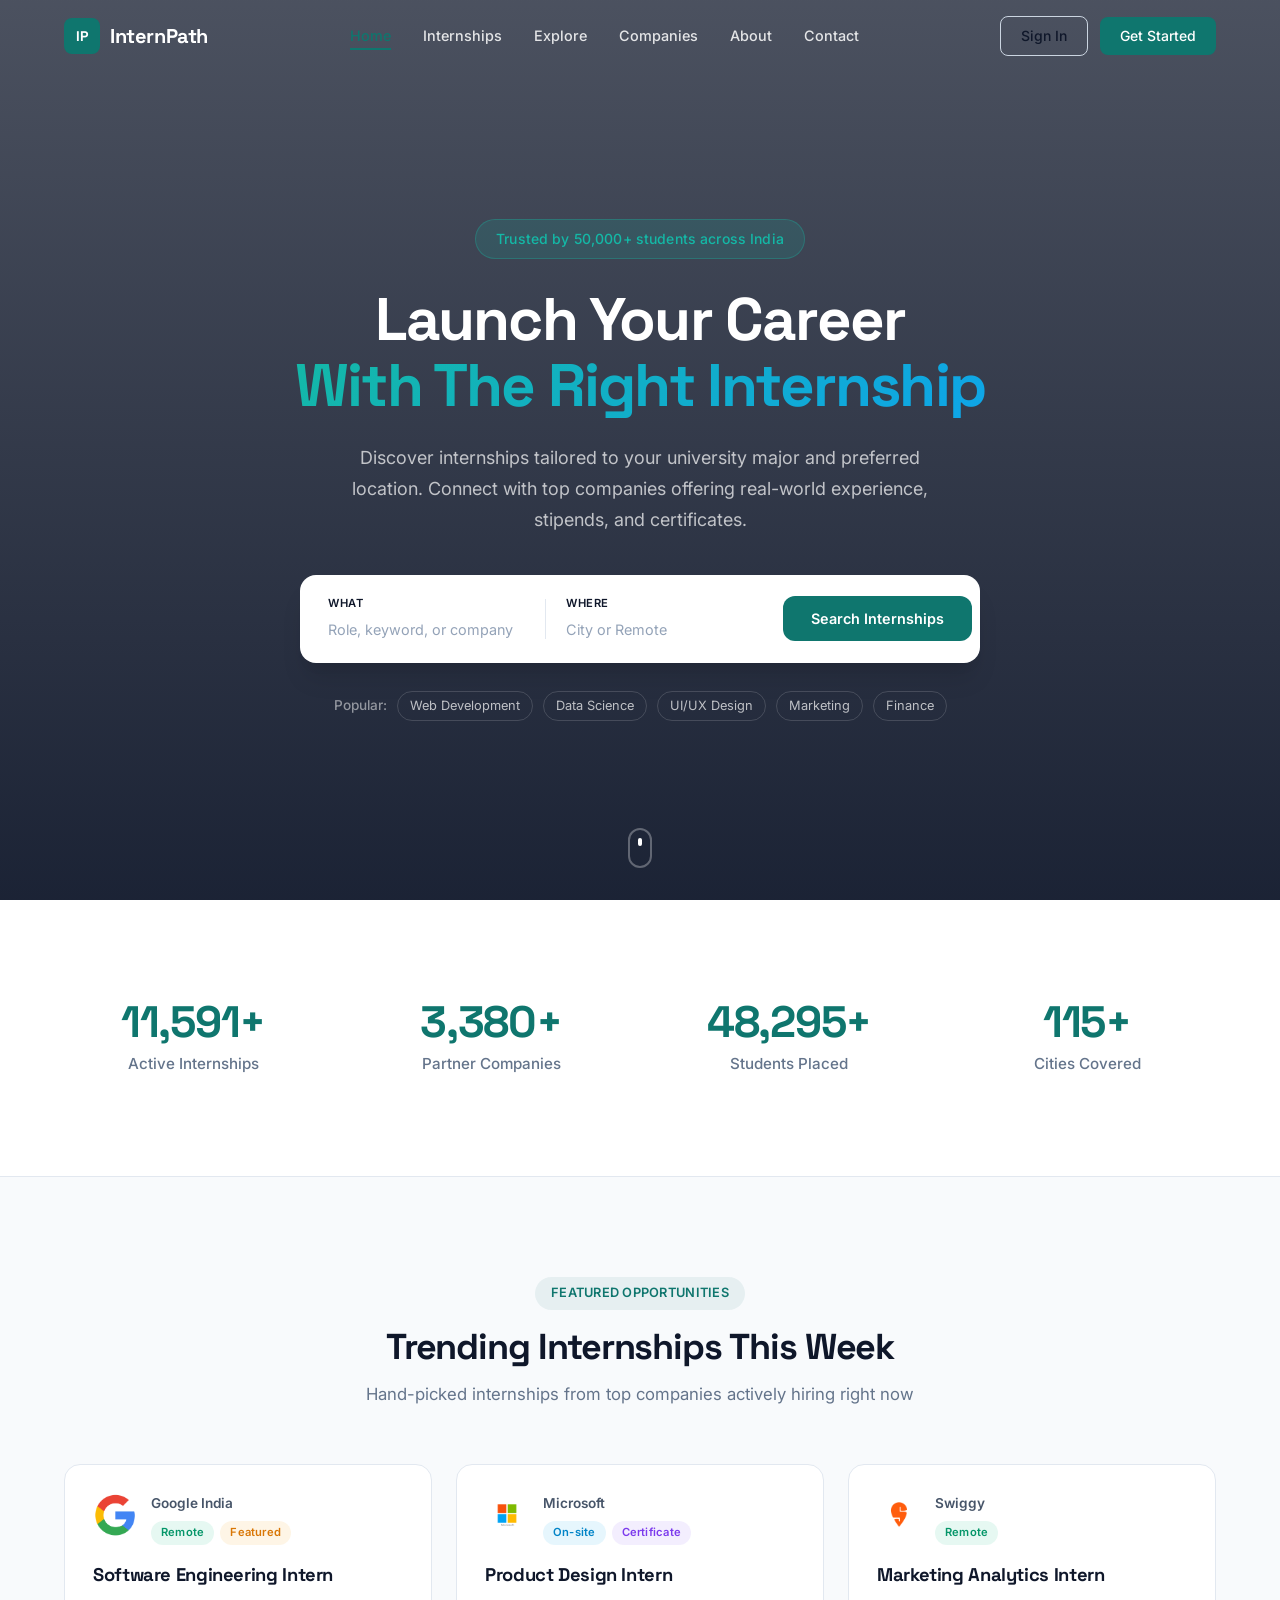
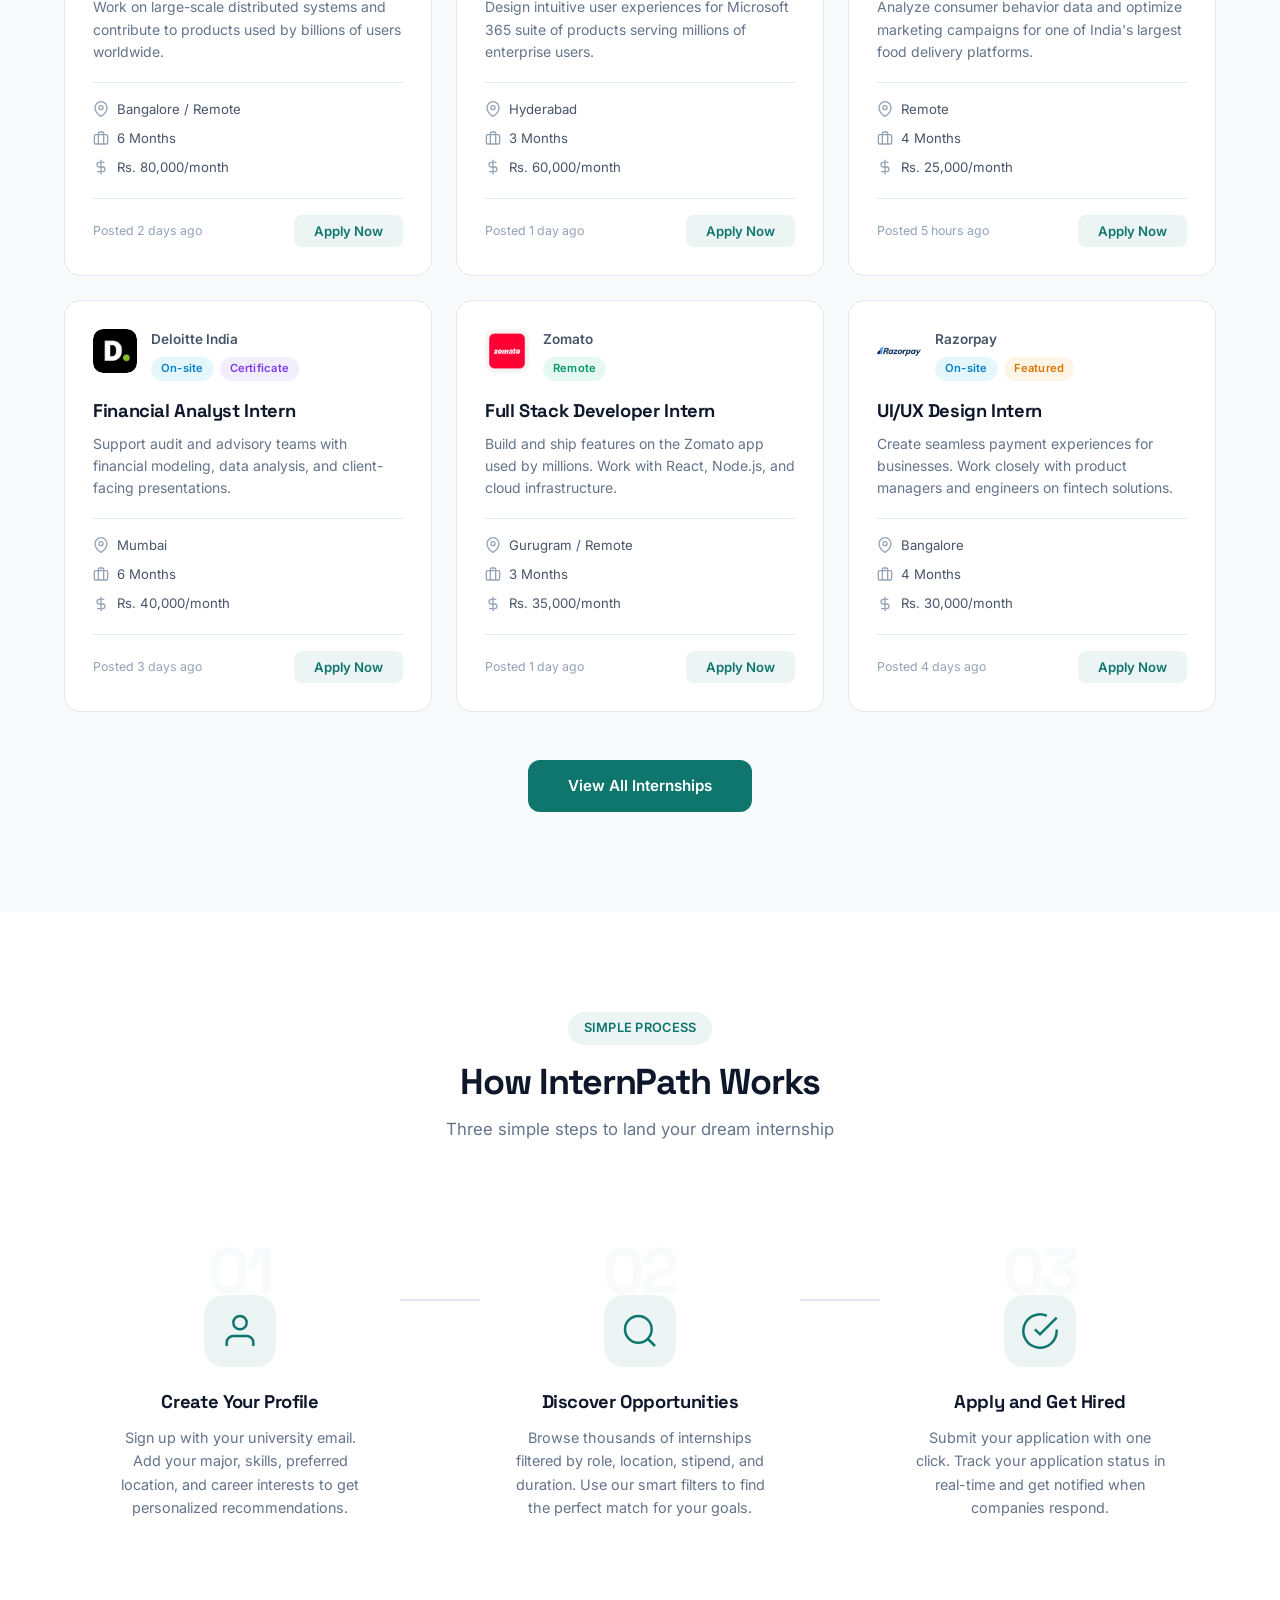
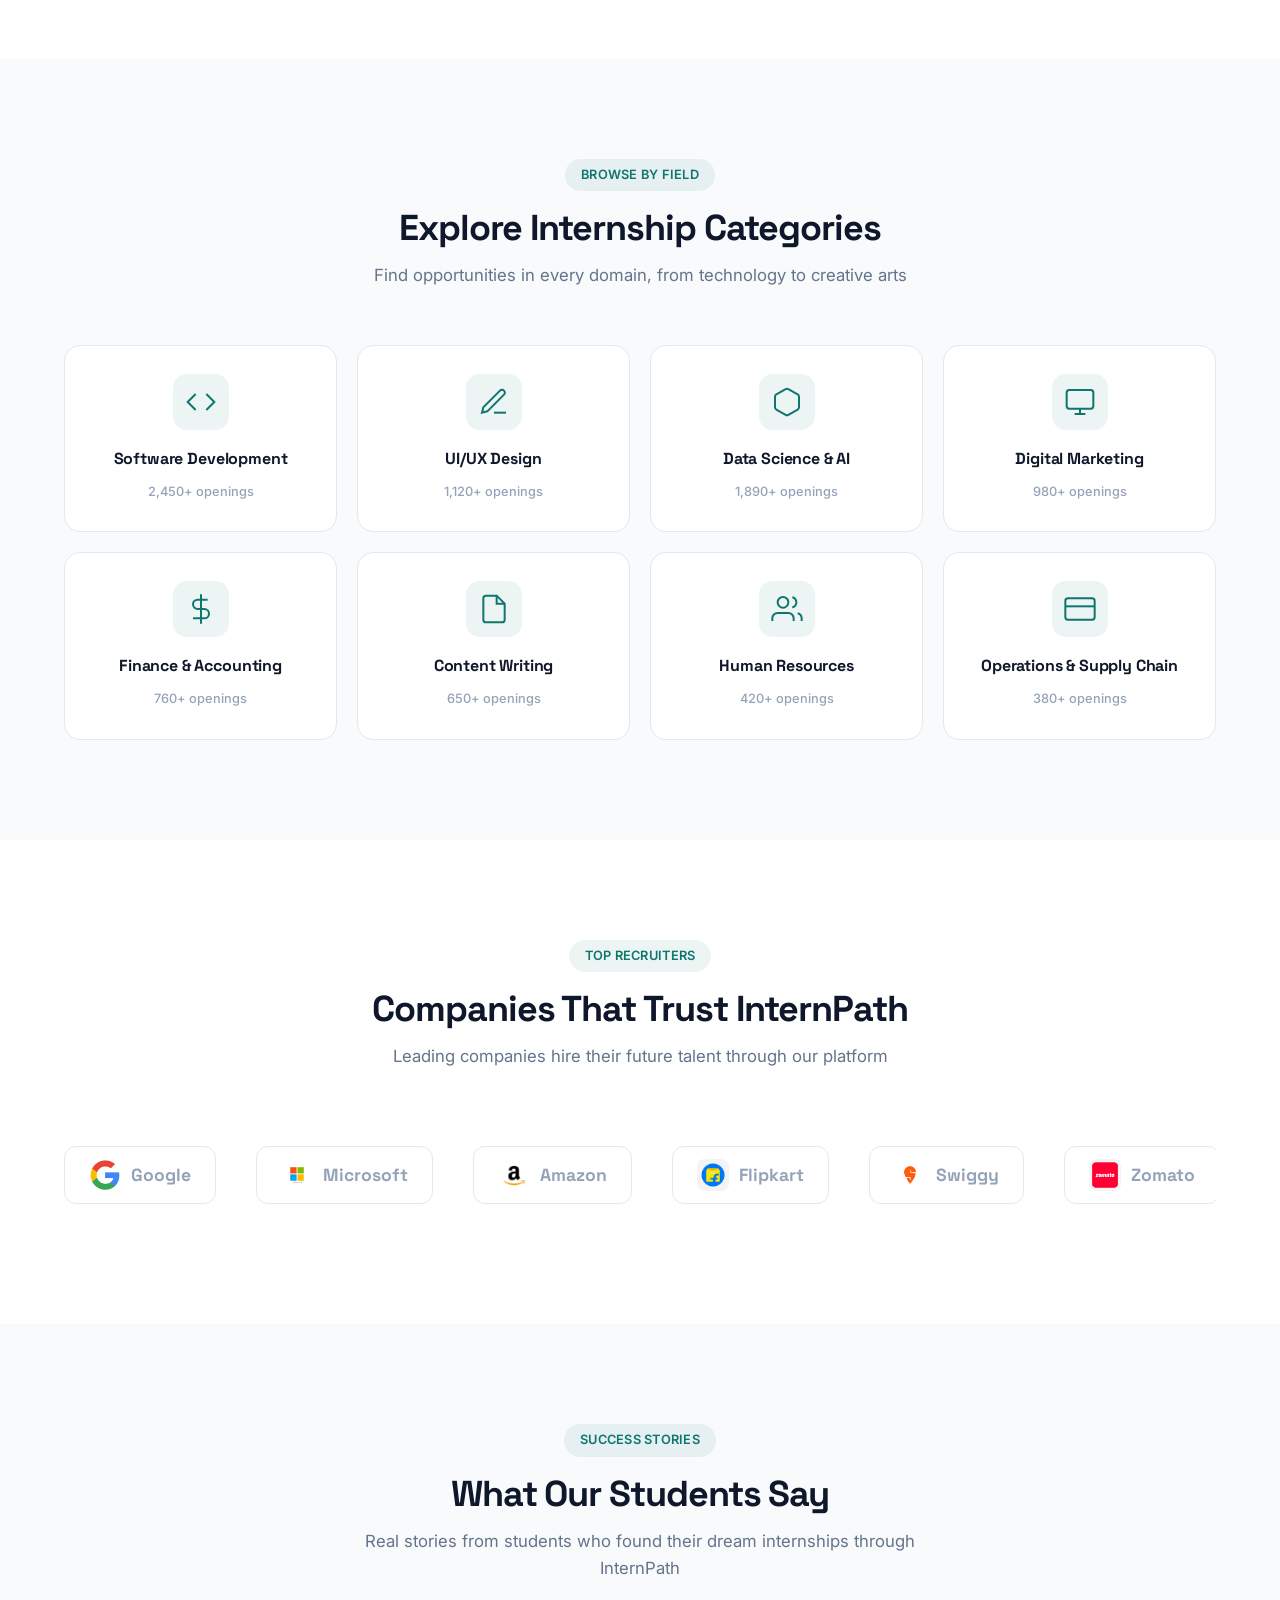
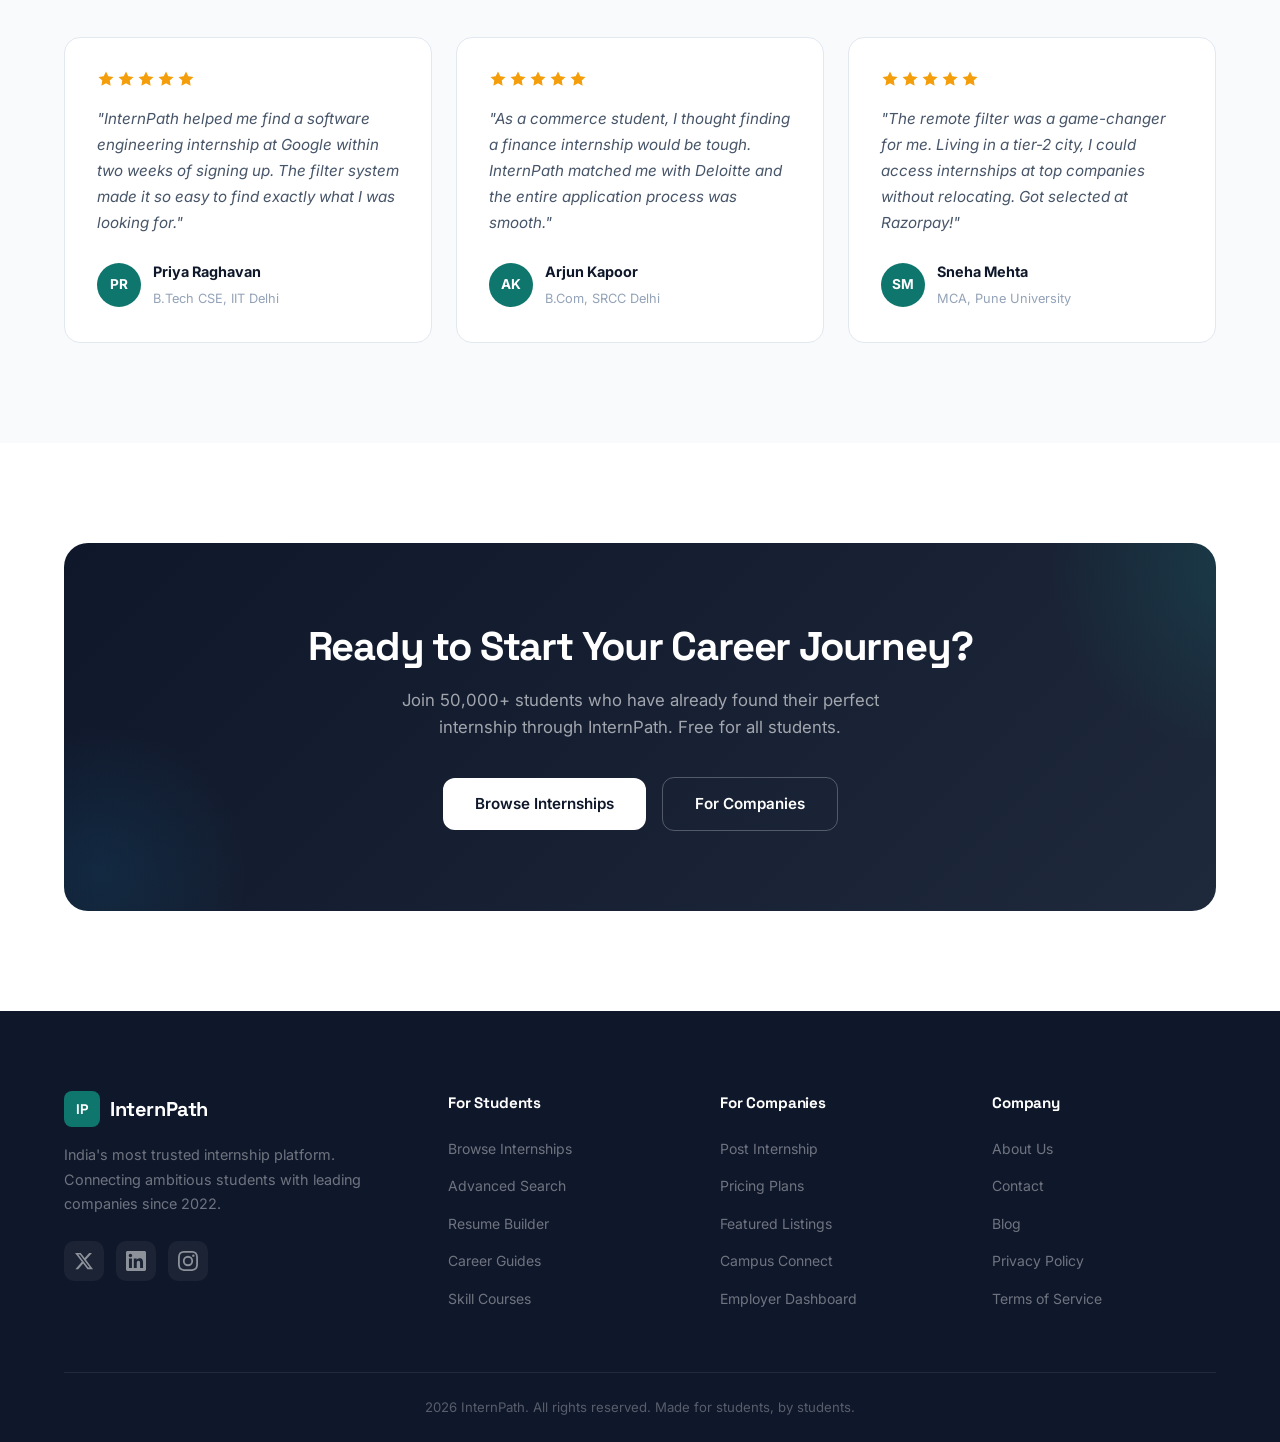
==== index.html @ c39f6db2 "first commit" ====
<!DOCTYPE html>
<html lang="en">
<head>
    <meta charset="UTF-8">
    <meta name="viewport" content="width=device-width, initial-scale=1.0">
    <title>InternPath - Find Your Dream Internship</title>
    <link rel="stylesheet" href="css/main.css">
    <link href="https://fonts.googleapis.com/css2?family=Inter:wght@300;400;500;600;700;800;900&family=Space+Grotesk:wght@400;500;600;700&display=swap" rel="stylesheet">
</head>
<body>
    <!-- Preloader -->
    <div id="preloader">
        <div class="loader">
            <div class="loader-bar"></div>
            <p class="loader-text">InternPath</p>
        </div>
    </div>

    <!-- Navigation -->
    <nav class="navbar" id="navbar">
        <div class="nav-container">
            <a href="index.html" class="nav-logo">
                <span class="logo-icon">IP</span>
                <span class="logo-text">InternPath</span>
            </a>
            <ul class="nav-links" id="navLinks">
                <li><a href="index.html" class="nav-link active">Home</a></li>
                <li><a href="jobs.html" class="nav-link">Internships</a></li>
                <li><a href="filters.html" class="nav-link">Explore</a></li>
                <li><a href="company.html" class="nav-link">Companies</a></li>
                <li><a href="about.html" class="nav-link">About</a></li>
                <li><a href="contact.html" class="nav-link">Contact</a></li>
            </ul>
            <div class="nav-actions">
                <a href="login.html" class="btn btn-outline-nav" id="navSignIn">Sign In</a>
                <a href="signup.html" class="btn btn-primary-nav" id="navGetStarted">Get Started</a>
            </div>
            <button class="nav-toggle" id="navToggle" aria-label="Toggle navigation">
                <span></span>
                <span></span>
                <span></span>
            </button>
        </div>
    </nav>

    <!-- Hero Section -->
    <section class="hero">
        <div class="hero-video-wrapper">
            <video autoplay muted loop playsinline class="hero-video">
                <source src="91744-636709154_medium.mp4" type="video/mp4">
            </video>
            <div class="hero-overlay"></div>
        </div>
        <div class="hero-content">
            <div class="hero-badge fade-up">Trusted by 50,000+ students across India</div>
            <h1 class="hero-title fade-up delay-1">
                Launch Your Career<br>
                <span class="hero-highlight">With The Right Internship</span>
            </h1>
            <p class="hero-subtitle fade-up delay-2">
                Discover internships tailored to your university major and preferred location. 
                Connect with top companies offering real-world experience, stipends, and certificates.
            </p>
            <div class="hero-search fade-up delay-3">
                <div class="search-box">
                    <div class="search-field">
                        <label>What</label>
                        <input type="text" placeholder="Role, keyword, or company" id="heroSearchRole">
                    </div>
                    <div class="search-divider"></div>
                    <div class="search-field">
                        <label>Where</label>
                        <input type="text" placeholder="City or Remote" id="heroSearchLocation">
                    </div>
                    <button class="search-btn" onclick="window.location.href='jobs.html'">
                        Search Internships
                    </button>
                </div>
            </div>
            <div class="hero-tags fade-up delay-4">
                <span>Popular:</span>
                <a href="jobs.html">Web Development</a>
                <a href="jobs.html">Data Science</a>
                <a href="jobs.html">UI/UX Design</a>
                <a href="jobs.html">Marketing</a>
                <a href="jobs.html">Finance</a>
            </div>
        </div>
        <div class="hero-scroll">
            <div class="scroll-indicator">
                <div class="scroll-dot"></div>
            </div>
        </div>
    </section>

    <!-- Stats Section -->
    <section class="stats-section">
        <div class="container">
            <div class="stats-grid">
                <div class="stat-card scroll-reveal">
                    <div class="stat-number" data-count="12000">0</div>
                    <div class="stat-label">Active Internships</div>
                </div>
                <div class="stat-card scroll-reveal">
                    <div class="stat-number" data-count="3500">0</div>
                    <div class="stat-label">Partner Companies</div>
                </div>
                <div class="stat-card scroll-reveal">
                    <div class="stat-number" data-count="50000">0</div>
                    <div class="stat-label">Students Placed</div>
                </div>
                <div class="stat-card scroll-reveal">
                    <div class="stat-number" data-count="120">0</div>
                    <div class="stat-label">Cities Covered</div>
                </div>
            </div>
        </div>
    </section>

    <!-- Featured Internships -->
    <section class="featured-section">
        <div class="container">
            <div class="section-header scroll-reveal">
                <span class="section-tag">Featured Opportunities</span>
                <h2 class="section-title">Trending Internships This Week</h2>
                <p class="section-desc">Hand-picked internships from top companies actively hiring right now</p>
            </div>
            <div class="featured-grid">
                <div class="job-card scroll-reveal" data-category="tech">
                    <div class="job-card-header">
                        <div class="company-logo-wrapper">
                            <div class="company-logo"><img src="images/Google.png" alt="Google"></div>
                        </div>
                        <div class="job-meta">
                            <span class="company-name">Google India</span>
                            <div class="job-badges">
                                <span class="badge badge-remote">Remote</span>
                                <span class="badge badge-featured">Featured</span>
                            </div>
                        </div>
                    </div>
                    <h3 class="job-title">Software Engineering Intern</h3>
                    <p class="job-desc">Work on large-scale distributed systems and contribute to products used by billions of users worldwide.</p>
                    <div class="job-details">
                        <div class="job-detail">
                            <svg width="16" height="16" viewBox="0 0 24 24" fill="none" stroke="currentColor" stroke-width="2"><path d="M21 10c0 7-9 13-9 13s-9-6-9-13a9 9 0 0 1 18 0z"></path><circle cx="12" cy="10" r="3"></circle></svg>
                            Bangalore / Remote
                        </div>
                        <div class="job-detail">
                            <svg width="16" height="16" viewBox="0 0 24 24" fill="none" stroke="currentColor" stroke-width="2"><rect x="2" y="7" width="20" height="14" rx="2" ry="2"></rect><path d="M16 21V5a2 2 0 0 0-2-2h-4a2 2 0 0 0-2 2v16"></path></svg>
                            6 Months
                        </div>
                        <div class="job-detail">
                            <svg width="16" height="16" viewBox="0 0 24 24" fill="none" stroke="currentColor" stroke-width="2"><line x1="12" y1="1" x2="12" y2="23"></line><path d="M17 5H9.5a3.5 3.5 0 0 0 0 7h5a3.5 3.5 0 0 1 0 7H6"></path></svg>
                            Rs. 80,000/month
                        </div>
                    </div>
                    <div class="job-footer">
                        <span class="job-posted">Posted 2 days ago</span>
                        <button class="btn btn-apply apply-btn" data-job="Software Engineering Intern - Google India">Apply Now</button>
                    </div>
                </div>

                <div class="job-card scroll-reveal" data-category="tech">
                    <div class="job-card-header">
                        <div class="company-logo-wrapper">
                            <div class="company-logo"><img src="images/Microsoft.png" alt="Microsoft"></div>
                        </div>
                        <div class="job-meta">
                            <span class="company-name">Microsoft</span>
                            <div class="job-badges">
                                <span class="badge badge-onsite">On-site</span>
                                <span class="badge badge-certificate">Certificate</span>
                            </div>
                        </div>
                    </div>
                    <h3 class="job-title">Product Design Intern</h3>
                    <p class="job-desc">Design intuitive user experiences for Microsoft 365 suite of products serving millions of enterprise users.</p>
                    <div class="job-details">
                        <div class="job-detail">
                            <svg width="16" height="16" viewBox="0 0 24 24" fill="none" stroke="currentColor" stroke-width="2"><path d="M21 10c0 7-9 13-9 13s-9-6-9-13a9 9 0 0 1 18 0z"></path><circle cx="12" cy="10" r="3"></circle></svg>
                            Hyderabad
                        </div>
                        <div class="job-detail">
                            <svg width="16" height="16" viewBox="0 0 24 24" fill="none" stroke="currentColor" stroke-width="2"><rect x="2" y="7" width="20" height="14" rx="2" ry="2"></rect><path d="M16 21V5a2 2 0 0 0-2-2h-4a2 2 0 0 0-2 2v16"></path></svg>
                            3 Months
                        </div>
                        <div class="job-detail">
                            <svg width="16" height="16" viewBox="0 0 24 24" fill="none" stroke="currentColor" stroke-width="2"><line x1="12" y1="1" x2="12" y2="23"></line><path d="M17 5H9.5a3.5 3.5 0 0 0 0 7h5a3.5 3.5 0 0 1 0 7H6"></path></svg>
                            Rs. 60,000/month
                        </div>
                    </div>
                    <div class="job-footer">
                        <span class="job-posted">Posted 1 day ago</span>
                        <button class="btn btn-apply apply-btn" data-job="Product Design Intern - Microsoft">Apply Now</button>
                    </div>
                </div>

                <div class="job-card scroll-reveal" data-category="marketing">
                    <div class="job-card-header">
                        <div class="company-logo-wrapper">
                            <div class="company-logo"><img src="images/Swiggy.png" alt="Swiggy"></div>
                        </div>
                        <div class="job-meta">
                            <span class="company-name">Swiggy</span>
                            <div class="job-badges">
                                <span class="badge badge-remote">Remote</span>
                            </div>
                        </div>
                    </div>
                    <h3 class="job-title">Marketing Analytics Intern</h3>
                    <p class="job-desc">Analyze consumer behavior data and optimize marketing campaigns for one of India's largest food delivery platforms.</p>
                    <div class="job-details">
                        <div class="job-detail">
                            <svg width="16" height="16" viewBox="0 0 24 24" fill="none" stroke="currentColor" stroke-width="2"><path d="M21 10c0 7-9 13-9 13s-9-6-9-13a9 9 0 0 1 18 0z"></path><circle cx="12" cy="10" r="3"></circle></svg>
                            Remote
                        </div>
                        <div class="job-detail">
                            <svg width="16" height="16" viewBox="0 0 24 24" fill="none" stroke="currentColor" stroke-width="2"><rect x="2" y="7" width="20" height="14" rx="2" ry="2"></rect><path d="M16 21V5a2 2 0 0 0-2-2h-4a2 2 0 0 0-2 2v16"></path></svg>
                            4 Months
                        </div>
                        <div class="job-detail">
                            <svg width="16" height="16" viewBox="0 0 24 24" fill="none" stroke="currentColor" stroke-width="2"><line x1="12" y1="1" x2="12" y2="23"></line><path d="M17 5H9.5a3.5 3.5 0 0 0 0 7h5a3.5 3.5 0 0 1 0 7H6"></path></svg>
                            Rs. 25,000/month
                        </div>
                    </div>
                    <div class="job-footer">
                        <span class="job-posted">Posted 5 hours ago</span>
                        <button class="btn btn-apply apply-btn" data-job="Marketing Analytics Intern - Swiggy">Apply Now</button>
                    </div>
                </div>

                <div class="job-card scroll-reveal" data-category="finance">
                    <div class="job-card-header">
                        <div class="company-logo-wrapper">
                            <div class="company-logo"><img src="images/Deloitte.png" alt="Deloitte"></div>
                        </div>
                        <div class="job-meta">
                            <span class="company-name">Deloitte India</span>
                            <div class="job-badges">
                                <span class="badge badge-onsite">On-site</span>
                                <span class="badge badge-certificate">Certificate</span>
                            </div>
                        </div>
                    </div>
                    <h3 class="job-title">Financial Analyst Intern</h3>
                    <p class="job-desc">Support audit and advisory teams with financial modeling, data analysis, and client-facing presentations.</p>
                    <div class="job-details">
                        <div class="job-detail">
                            <svg width="16" height="16" viewBox="0 0 24 24" fill="none" stroke="currentColor" stroke-width="2"><path d="M21 10c0 7-9 13-9 13s-9-6-9-13a9 9 0 0 1 18 0z"></path><circle cx="12" cy="10" r="3"></circle></svg>
                            Mumbai
                        </div>
                        <div class="job-detail">
                            <svg width="16" height="16" viewBox="0 0 24 24" fill="none" stroke="currentColor" stroke-width="2"><rect x="2" y="7" width="20" height="14" rx="2" ry="2"></rect><path d="M16 21V5a2 2 0 0 0-2-2h-4a2 2 0 0 0-2 2v16"></path></svg>
                            6 Months
                        </div>
                        <div class="job-detail">
                            <svg width="16" height="16" viewBox="0 0 24 24" fill="none" stroke="currentColor" stroke-width="2"><line x1="12" y1="1" x2="12" y2="23"></line><path d="M17 5H9.5a3.5 3.5 0 0 0 0 7h5a3.5 3.5 0 0 1 0 7H6"></path></svg>
                            Rs. 40,000/month
                        </div>
                    </div>
                    <div class="job-footer">
                        <span class="job-posted">Posted 3 days ago</span>
                        <button class="btn btn-apply apply-btn" data-job="Financial Analyst Intern - Deloitte India">Apply Now</button>
                    </div>
                </div>

                <div class="job-card scroll-reveal" data-category="tech">
                    <div class="job-card-header">
                        <div class="company-logo-wrapper">
                            <div class="company-logo"><img src="images/Zomato.png" alt="Zomato"></div>
                        </div>
                        <div class="job-meta">
                            <span class="company-name">Zomato</span>
                            <div class="job-badges">
                                <span class="badge badge-remote">Remote</span>
                            </div>
                        </div>
                    </div>
                    <h3 class="job-title">Full Stack Developer Intern</h3>
                    <p class="job-desc">Build and ship features on the Zomato app used by millions. Work with React, Node.js, and cloud infrastructure.</p>
                    <div class="job-details">
                        <div class="job-detail">
                            <svg width="16" height="16" viewBox="0 0 24 24" fill="none" stroke="currentColor" stroke-width="2"><path d="M21 10c0 7-9 13-9 13s-9-6-9-13a9 9 0 0 1 18 0z"></path><circle cx="12" cy="10" r="3"></circle></svg>
                            Gurugram / Remote
                        </div>
                        <div class="job-detail">
                            <svg width="16" height="16" viewBox="0 0 24 24" fill="none" stroke="currentColor" stroke-width="2"><rect x="2" y="7" width="20" height="14" rx="2" ry="2"></rect><path d="M16 21V5a2 2 0 0 0-2-2h-4a2 2 0 0 0-2 2v16"></path></svg>
                            3 Months
                        </div>
                        <div class="job-detail">
                            <svg width="16" height="16" viewBox="0 0 24 24" fill="none" stroke="currentColor" stroke-width="2"><line x1="12" y1="1" x2="12" y2="23"></line><path d="M17 5H9.5a3.5 3.5 0 0 0 0 7h5a3.5 3.5 0 0 1 0 7H6"></path></svg>
                            Rs. 35,000/month
                        </div>
                    </div>
                    <div class="job-footer">
                        <span class="job-posted">Posted 1 day ago</span>
                        <button class="btn btn-apply apply-btn" data-job="Full Stack Developer Intern - Zomato">Apply Now</button>
                    </div>
                </div>

                <div class="job-card scroll-reveal" data-category="design">
                    <div class="job-card-header">
                        <div class="company-logo-wrapper">
                            <div class="company-logo"><img src="images/Razorpay.png" alt="Razorpay"></div>
                        </div>
                        <div class="job-meta">
                            <span class="company-name">Razorpay</span>
                            <div class="job-badges">
                                <span class="badge badge-onsite">On-site</span>
                                <span class="badge badge-featured">Featured</span>
                            </div>
                        </div>
                    </div>
                    <h3 class="job-title">UI/UX Design Intern</h3>
                    <p class="job-desc">Create seamless payment experiences for businesses. Work closely with product managers and engineers on fintech solutions.</p>
                    <div class="job-details">
                        <div class="job-detail">
                            <svg width="16" height="16" viewBox="0 0 24 24" fill="none" stroke="currentColor" stroke-width="2"><path d="M21 10c0 7-9 13-9 13s-9-6-9-13a9 9 0 0 1 18 0z"></path><circle cx="12" cy="10" r="3"></circle></svg>
                            Bangalore
                        </div>
                        <div class="job-detail">
                            <svg width="16" height="16" viewBox="0 0 24 24" fill="none" stroke="currentColor" stroke-width="2"><rect x="2" y="7" width="20" height="14" rx="2" ry="2"></rect><path d="M16 21V5a2 2 0 0 0-2-2h-4a2 2 0 0 0-2 2v16"></path></svg>
                            4 Months
                        </div>
                        <div class="job-detail">
                            <svg width="16" height="16" viewBox="0 0 24 24" fill="none" stroke="currentColor" stroke-width="2"><line x1="12" y1="1" x2="12" y2="23"></line><path d="M17 5H9.5a3.5 3.5 0 0 0 0 7h5a3.5 3.5 0 0 1 0 7H6"></path></svg>
                            Rs. 30,000/month
                        </div>
                    </div>
                    <div class="job-footer">
                        <span class="job-posted">Posted 4 days ago</span>
                        <button class="btn btn-apply apply-btn" data-job="UI/UX Design Intern - Razorpay">Apply Now</button>
                    </div>
                </div>
            </div>
            <div class="section-cta scroll-reveal">
                <a href="jobs.html" class="btn btn-large">View All Internships</a>
            </div>
        </div>
    </section>

    <!-- How It Works -->
    <section class="how-it-works">
        <div class="container">
            <div class="section-header scroll-reveal">
                <span class="section-tag">Simple Process</span>
                <h2 class="section-title">How InternPath Works</h2>
                <p class="section-desc">Three simple steps to land your dream internship</p>
            </div>
            <div class="steps-grid">
                <div class="step-card scroll-reveal">
                    <div class="step-number">01</div>
                    <div class="step-icon">
                        <svg width="40" height="40" viewBox="0 0 24 24" fill="none" stroke="currentColor" stroke-width="1.5"><path d="M20 21v-2a4 4 0 0 0-4-4H8a4 4 0 0 0-4 4v2"></path><circle cx="12" cy="7" r="4"></circle></svg>
                    </div>
                    <h3>Create Your Profile</h3>
                    <p>Sign up with your university email. Add your major, skills, preferred location, and career interests to get personalized recommendations.</p>
                </div>
                <div class="step-connector scroll-reveal"></div>
                <div class="step-card scroll-reveal">
                    <div class="step-number">02</div>
                    <div class="step-icon">
                        <svg width="40" height="40" viewBox="0 0 24 24" fill="none" stroke="currentColor" stroke-width="1.5"><circle cx="11" cy="11" r="8"></circle><path d="m21 21-4.35-4.35"></path></svg>
                    </div>
                    <h3>Discover Opportunities</h3>
                    <p>Browse thousands of internships filtered by role, location, stipend, and duration. Use our smart filters to find the perfect match for your goals.</p>
                </div>
                <div class="step-connector scroll-reveal"></div>
                <div class="step-card scroll-reveal">
                    <div class="step-number">03</div>
                    <div class="step-icon">
                        <svg width="40" height="40" viewBox="0 0 24 24" fill="none" stroke="currentColor" stroke-width="1.5"><path d="M22 11.08V12a10 10 0 1 1-5.93-9.14"></path><polyline points="22 4 12 14.01 9 11.01"></polyline></svg>
                    </div>
                    <h3>Apply and Get Hired</h3>
                    <p>Submit your application with one click. Track your application status in real-time and get notified when companies respond.</p>
                </div>
            </div>
        </div>
    </section>

    <!-- Categories Section -->
    <section class="categories-section">
        <div class="container">
            <div class="section-header scroll-reveal">
                <span class="section-tag">Browse By Field</span>
                <h2 class="section-title">Explore Internship Categories</h2>
                <p class="section-desc">Find opportunities in every domain, from technology to creative arts</p>
            </div>
            <div class="categories-grid">
                <a href="jobs.html" class="category-card scroll-reveal">
                    <div class="category-icon">
                        <svg width="32" height="32" viewBox="0 0 24 24" fill="none" stroke="currentColor" stroke-width="1.5"><polyline points="16 18 22 12 16 6"></polyline><polyline points="8 6 2 12 8 18"></polyline></svg>
                    </div>
                    <h3>Software Development</h3>
                    <span class="category-count">2,450+ openings</span>
                </a>
                <a href="jobs.html" class="category-card scroll-reveal">
                    <div class="category-icon">
                        <svg width="32" height="32" viewBox="0 0 24 24" fill="none" stroke="currentColor" stroke-width="1.5"><path d="M12 20h9"></path><path d="M16.5 3.5a2.121 2.121 0 0 1 3 3L7 19l-4 1 1-4L16.5 3.5z"></path></svg>
                    </div>
                    <h3>UI/UX Design</h3>
                    <span class="category-count">1,120+ openings</span>
                </a>
                <a href="jobs.html" class="category-card scroll-reveal">
                    <div class="category-icon">
                        <svg width="32" height="32" viewBox="0 0 24 24" fill="none" stroke="currentColor" stroke-width="1.5"><path d="M21 16V8a2 2 0 0 0-1-1.73l-7-4a2 2 0 0 0-2 0l-7 4A2 2 0 0 0 3 8v8a2 2 0 0 0 1 1.73l7 4a2 2 0 0 0 2 0l7-4A2 2 0 0 0 21 16z"></path></svg>
                    </div>
                    <h3>Data Science & AI</h3>
                    <span class="category-count">1,890+ openings</span>
                </a>
                <a href="jobs.html" class="category-card scroll-reveal">
                    <div class="category-icon">
                        <svg width="32" height="32" viewBox="0 0 24 24" fill="none" stroke="currentColor" stroke-width="1.5"><rect x="2" y="3" width="20" height="14" rx="2" ry="2"></rect><line x1="8" y1="21" x2="16" y2="21"></line><line x1="12" y1="17" x2="12" y2="21"></line></svg>
                    </div>
                    <h3>Digital Marketing</h3>
                    <span class="category-count">980+ openings</span>
                </a>
                <a href="jobs.html" class="category-card scroll-reveal">
                    <div class="category-icon">
                        <svg width="32" height="32" viewBox="0 0 24 24" fill="none" stroke="currentColor" stroke-width="1.5"><line x1="12" y1="1" x2="12" y2="23"></line><path d="M17 5H9.5a3.5 3.5 0 0 0 0 7h5a3.5 3.5 0 0 1 0 7H6"></path></svg>
                    </div>
                    <h3>Finance & Accounting</h3>
                    <span class="category-count">760+ openings</span>
                </a>
                <a href="jobs.html" class="category-card scroll-reveal">
                    <div class="category-icon">
                        <svg width="32" height="32" viewBox="0 0 24 24" fill="none" stroke="currentColor" stroke-width="1.5"><path d="M14 2H6a2 2 0 0 0-2 2v16a2 2 0 0 0 2 2h12a2 2 0 0 0 2-2V8z"></path><polyline points="14 2 14 8 20 8"></polyline></svg>
                    </div>
                    <h3>Content Writing</h3>
                    <span class="category-count">650+ openings</span>
                </a>
                <a href="jobs.html" class="category-card scroll-reveal">
                    <div class="category-icon">
                        <svg width="32" height="32" viewBox="0 0 24 24" fill="none" stroke="currentColor" stroke-width="1.5"><path d="M17 21v-2a4 4 0 0 0-4-4H5a4 4 0 0 0-4 4v2"></path><circle cx="9" cy="7" r="4"></circle><path d="M23 21v-2a4 4 0 0 0-3-3.87"></path><path d="M16 3.13a4 4 0 0 1 0 7.75"></path></svg>
                    </div>
                    <h3>Human Resources</h3>
                    <span class="category-count">420+ openings</span>
                </a>
                <a href="jobs.html" class="category-card scroll-reveal">
                    <div class="category-icon">
                        <svg width="32" height="32" viewBox="0 0 24 24" fill="none" stroke="currentColor" stroke-width="1.5"><rect x="1" y="4" width="22" height="16" rx="2" ry="2"></rect><line x1="1" y1="10" x2="23" y2="10"></line></svg>
                    </div>
                    <h3>Operations & Supply Chain</h3>
                    <span class="category-count">380+ openings</span>
                </a>
            </div>
        </div>
    </section>

    <!-- Top Companies Section -->
    <section class="companies-section">
        <div class="container">
            <div class="section-header scroll-reveal">
                <span class="section-tag">Top Recruiters</span>
                <h2 class="section-title">Companies That Trust InternPath</h2>
                <p class="section-desc">Leading companies hire their future talent through our platform</p>
            </div>
            <div class="company-logos-marquee">
                <div class="marquee-track">
                    <div class="marquee-item"><img src="images/Google.png" alt="Google"><span>Google</span></div>
                    <div class="marquee-item"><img src="images/Microsoft.png" alt="Microsoft"><span>Microsoft</span></div>
                    <div class="marquee-item"><img src="images/Amazon.png" alt="Amazon"><span>Amazon</span></div>
                    <div class="marquee-item"><img src="images/Flipkart.png" alt="Flipkart"><span>Flipkart</span></div>
                    <div class="marquee-item"><img src="images/Swiggy.png" alt="Swiggy"><span>Swiggy</span></div>
                    <div class="marquee-item"><img src="images/Zomato.png" alt="Zomato"><span>Zomato</span></div>
                    <div class="marquee-item"><img src="images/Razorpay.png" alt="Razorpay"><span>Razorpay</span></div>
                    <div class="marquee-item"><img src="images/PhonePe.png" alt="PhonePe"><span>PhonePe</span></div>
                    <div class="marquee-item"><img src="images/Infosys.png" alt="Infosys"><span>Infosys</span></div>
                    <div class="marquee-item"><img src="images/TCS.png" alt="TCS"><span>TCS</span></div>
                    <div class="marquee-item"><img src="images/Wipro.png" alt="Wipro"><span>Wipro</span></div>
                    <div class="marquee-item"><img src="images/Deloitte.png" alt="Deloitte"><span>Deloitte</span></div>
                    <div class="marquee-item"><img src="images/Google.png" alt="Google"><span>Google</span></div>
                    <div class="marquee-item"><img src="images/Microsoft.png" alt="Microsoft"><span>Microsoft</span></div>
                    <div class="marquee-item"><img src="images/Amazon.png" alt="Amazon"><span>Amazon</span></div>
                    <div class="marquee-item"><img src="images/Flipkart.png" alt="Flipkart"><span>Flipkart</span></div>
                    <div class="marquee-item"><img src="images/Swiggy.png" alt="Swiggy"><span>Swiggy</span></div>
                    <div class="marquee-item"><img src="images/Zomato.png" alt="Zomato"><span>Zomato</span></div>
                    <div class="marquee-item"><img src="images/Razorpay.png" alt="Razorpay"><span>Razorpay</span></div>
                    <div class="marquee-item"><img src="images/PhonePe.png" alt="PhonePe"><span>PhonePe</span></div>
                    <div class="marquee-item"><img src="images/Infosys.png" alt="Infosys"><span>Infosys</span></div>
                    <div class="marquee-item"><img src="images/TCS.png" alt="TCS"><span>TCS</span></div>
                    <div class="marquee-item"><img src="images/Wipro.png" alt="Wipro"><span>Wipro</span></div>
                    <div class="marquee-item"><img src="images/Deloitte.png" alt="Deloitte"><span>Deloitte</span></div>
                </div>
            </div>
        </div>
    </section>

    <!-- Testimonials -->
    <section class="testimonials-section">
        <div class="container">
            <div class="section-header scroll-reveal">
                <span class="section-tag">Success Stories</span>
                <h2 class="section-title">What Our Students Say</h2>
                <p class="section-desc">Real stories from students who found their dream internships through InternPath</p>
            </div>
            <div class="testimonials-grid">
                <div class="testimonial-card scroll-reveal">
                    <div class="testimonial-stars">
                        <svg width="18" height="18" viewBox="0 0 24 24" fill="#f59e0b"><polygon points="12 2 15.09 8.26 22 9.27 17 14.14 18.18 21.02 12 17.77 5.82 21.02 7 14.14 2 9.27 8.91 8.26 12 2"></polygon></svg>
                        <svg width="18" height="18" viewBox="0 0 24 24" fill="#f59e0b"><polygon points="12 2 15.09 8.26 22 9.27 17 14.14 18.18 21.02 12 17.77 5.82 21.02 7 14.14 2 9.27 8.91 8.26 12 2"></polygon></svg>
                        <svg width="18" height="18" viewBox="0 0 24 24" fill="#f59e0b"><polygon points="12 2 15.09 8.26 22 9.27 17 14.14 18.18 21.02 12 17.77 5.82 21.02 7 14.14 2 9.27 8.91 8.26 12 2"></polygon></svg>
                        <svg width="18" height="18" viewBox="0 0 24 24" fill="#f59e0b"><polygon points="12 2 15.09 8.26 22 9.27 17 14.14 18.18 21.02 12 17.77 5.82 21.02 7 14.14 2 9.27 8.91 8.26 12 2"></polygon></svg>
                        <svg width="18" height="18" viewBox="0 0 24 24" fill="#f59e0b"><polygon points="12 2 15.09 8.26 22 9.27 17 14.14 18.18 21.02 12 17.77 5.82 21.02 7 14.14 2 9.27 8.91 8.26 12 2"></polygon></svg>
                    </div>
                    <p class="testimonial-text">"InternPath helped me find a software engineering internship at Google within two weeks of signing up. The filter system made it so easy to find exactly what I was looking for."</p>
                    <div class="testimonial-author">
                        <div class="author-avatar">PR</div>
                        <div class="author-info">
                            <strong>Priya Raghavan</strong>
                            <span>B.Tech CSE, IIT Delhi</span>
                        </div>
                    </div>
                </div>
                <div class="testimonial-card scroll-reveal">
                    <div class="testimonial-stars">
                        <svg width="18" height="18" viewBox="0 0 24 24" fill="#f59e0b"><polygon points="12 2 15.09 8.26 22 9.27 17 14.14 18.18 21.02 12 17.77 5.82 21.02 7 14.14 2 9.27 8.91 8.26 12 2"></polygon></svg>
                        <svg width="18" height="18" viewBox="0 0 24 24" fill="#f59e0b"><polygon points="12 2 15.09 8.26 22 9.27 17 14.14 18.18 21.02 12 17.77 5.82 21.02 7 14.14 2 9.27 8.91 8.26 12 2"></polygon></svg>
                        <svg width="18" height="18" viewBox="0 0 24 24" fill="#f59e0b"><polygon points="12 2 15.09 8.26 22 9.27 17 14.14 18.18 21.02 12 17.77 5.82 21.02 7 14.14 2 9.27 8.91 8.26 12 2"></polygon></svg>
                        <svg width="18" height="18" viewBox="0 0 24 24" fill="#f59e0b"><polygon points="12 2 15.09 8.26 22 9.27 17 14.14 18.18 21.02 12 17.77 5.82 21.02 7 14.14 2 9.27 8.91 8.26 12 2"></polygon></svg>
                        <svg width="18" height="18" viewBox="0 0 24 24" fill="#f59e0b"><polygon points="12 2 15.09 8.26 22 9.27 17 14.14 18.18 21.02 12 17.77 5.82 21.02 7 14.14 2 9.27 8.91 8.26 12 2"></polygon></svg>
                    </div>
                    <p class="testimonial-text">"As a commerce student, I thought finding a finance internship would be tough. InternPath matched me with Deloitte and the entire application process was smooth."</p>
                    <div class="testimonial-author">
                        <div class="author-avatar">AK</div>
                        <div class="author-info">
                            <strong>Arjun Kapoor</strong>
                            <span>B.Com, SRCC Delhi</span>
                        </div>
                    </div>
                </div>
                <div class="testimonial-card scroll-reveal">
                    <div class="testimonial-stars">
                        <svg width="18" height="18" viewBox="0 0 24 24" fill="#f59e0b"><polygon points="12 2 15.09 8.26 22 9.27 17 14.14 18.18 21.02 12 17.77 5.82 21.02 7 14.14 2 9.27 8.91 8.26 12 2"></polygon></svg>
                        <svg width="18" height="18" viewBox="0 0 24 24" fill="#f59e0b"><polygon points="12 2 15.09 8.26 22 9.27 17 14.14 18.18 21.02 12 17.77 5.82 21.02 7 14.14 2 9.27 8.91 8.26 12 2"></polygon></svg>
                        <svg width="18" height="18" viewBox="0 0 24 24" fill="#f59e0b"><polygon points="12 2 15.09 8.26 22 9.27 17 14.14 18.18 21.02 12 17.77 5.82 21.02 7 14.14 2 9.27 8.91 8.26 12 2"></polygon></svg>
                        <svg width="18" height="18" viewBox="0 0 24 24" fill="#f59e0b"><polygon points="12 2 15.09 8.26 22 9.27 17 14.14 18.18 21.02 12 17.77 5.82 21.02 7 14.14 2 9.27 8.91 8.26 12 2"></polygon></svg>
                        <svg width="18" height="18" viewBox="0 0 24 24" fill="#f59e0b"><polygon points="12 2 15.09 8.26 22 9.27 17 14.14 18.18 21.02 12 17.77 5.82 21.02 7 14.14 2 9.27 8.91 8.26 12 2"></polygon></svg>
                    </div>
                    <p class="testimonial-text">"The remote filter was a game-changer for me. Living in a tier-2 city, I could access internships at top companies without relocating. Got selected at Razorpay!"</p>
                    <div class="testimonial-author">
                        <div class="author-avatar">SM</div>
                        <div class="author-info">
                            <strong>Sneha Mehta</strong>
                            <span>MCA, Pune University</span>
                        </div>
                    </div>
                </div>
            </div>
        </div>
    </section>

    <!-- CTA Section -->
    <section class="cta-section">
        <div class="container">
            <div class="cta-wrapper scroll-reveal">
                <div class="cta-content">
                    <h2>Ready to Start Your Career Journey?</h2>
                    <p>Join 50,000+ students who have already found their perfect internship through InternPath. Free for all students.</p>
                    <div class="cta-actions">
                        <a href="jobs.html" class="btn btn-white">Browse Internships</a>
                        <a href="contact.html" class="btn btn-outline-white">For Companies</a>
                    </div>
                </div>
            </div>
        </div>
    </section>

    <!-- Footer -->
    <footer class="footer">
        <div class="container">
            <div class="footer-grid">
                <div class="footer-brand">
                    <div class="footer-logo">
                        <span class="logo-icon">IP</span>
                        <span class="logo-text">InternPath</span>
                    </div>
                    <p>India's most trusted internship platform. Connecting ambitious students with leading companies since 2022.</p>
                    <div class="social-links">
                        <a href="#" aria-label="Twitter">
                            <svg width="20" height="20" viewBox="0 0 24 24" fill="currentColor"><path d="M18.244 2.25h3.308l-7.227 8.26 8.502 11.24H16.17l-5.214-6.817L4.99 21.75H1.68l7.73-8.835L1.254 2.25H8.08l4.713 6.231zm-1.161 17.52h1.833L7.084 4.126H5.117z"></path></svg>
                        </a>
                        <a href="#" aria-label="LinkedIn">
                            <svg width="20" height="20" viewBox="0 0 24 24" fill="currentColor"><path d="M20.447 20.452h-3.554v-5.569c0-1.328-.027-3.037-1.852-3.037-1.853 0-2.136 1.445-2.136 2.939v5.667H9.351V9h3.414v1.561h.046c.477-.9 1.637-1.85 3.37-1.85 3.601 0 4.267 2.37 4.267 5.455v6.286zM5.337 7.433c-1.144 0-2.063-.926-2.063-2.065 0-1.138.92-2.063 2.063-2.063 1.14 0 2.064.925 2.064 2.063 0 1.139-.925 2.065-2.064 2.065zm1.782 13.019H3.555V9h3.564v11.452zM22.225 0H1.771C.792 0 0 .774 0 1.729v20.542C0 23.227.792 24 1.771 24h20.451C23.2 24 24 23.227 24 22.271V1.729C24 .774 23.2 0 22.222 0h.003z"></path></svg>
                        </a>
                        <a href="#" aria-label="Instagram">
                            <svg width="20" height="20" viewBox="0 0 24 24" fill="currentColor"><path d="M12 2.163c3.204 0 3.584.012 4.85.07 3.252.148 4.771 1.691 4.919 4.919.058 1.265.069 1.645.069 4.849 0 3.205-.012 3.584-.069 4.849-.149 3.225-1.664 4.771-4.919 4.919-1.266.058-1.644.07-4.85.07-3.204 0-3.584-.012-4.849-.07-3.26-.149-4.771-1.699-4.919-4.92-.058-1.265-.07-1.644-.07-4.849 0-3.204.013-3.583.07-4.849.149-3.227 1.664-4.771 4.919-4.919 1.266-.057 1.645-.069 4.849-.069zM12 0C8.741 0 8.333.014 7.053.072 2.695.272.273 2.69.073 7.052.014 8.333 0 8.741 0 12c0 3.259.014 3.668.072 4.948.2 4.358 2.618 6.78 6.98 6.98C8.333 23.986 8.741 24 12 24c3.259 0 3.668-.014 4.948-.072 4.354-.2 6.782-2.618 6.979-6.98.059-1.28.073-1.689.073-4.948 0-3.259-.014-3.667-.072-4.947-.196-4.354-2.617-6.78-6.979-6.98C15.668.014 15.259 0 12 0zm0 5.838a6.162 6.162 0 100 12.324 6.162 6.162 0 000-12.324zM12 16a4 4 0 110-8 4 4 0 010 8zm6.406-11.845a1.44 1.44 0 100 2.881 1.44 1.44 0 000-2.881z"></path></svg>
                        </a>
                    </div>
                </div>
                <div class="footer-links">
                    <h4>For Students</h4>
                    <ul>
                        <li><a href="jobs.html">Browse Internships</a></li>
                        <li><a href="filters.html">Advanced Search</a></li>
                        <li><a href="#">Resume Builder</a></li>
                        <li><a href="#">Career Guides</a></li>
                        <li><a href="#">Skill Courses</a></li>
                    </ul>
                </div>
                <div class="footer-links">
                    <h4>For Companies</h4>
                    <ul>
                        <li><a href="company.html">Post Internship</a></li>
                        <li><a href="#">Pricing Plans</a></li>
                        <li><a href="#">Featured Listings</a></li>
                        <li><a href="#">Campus Connect</a></li>
                        <li><a href="#">Employer Dashboard</a></li>
                    </ul>
                </div>
                <div class="footer-links">
                    <h4>Company</h4>
                    <ul>
                        <li><a href="about.html">About Us</a></li>
                        <li><a href="contact.html">Contact</a></li>
                        <li><a href="#">Blog</a></li>
                        <li><a href="#">Privacy Policy</a></li>
                        <li><a href="#">Terms of Service</a></li>
                    </ul>
                </div>
            </div>
            <div class="footer-bottom">
                <p>2026 InternPath. All rights reserved. Made for students, by students.</p>
            </div>
        </div>
    </footer>

    <!-- Application Modal -->
    <div class="modal-overlay" id="applicationModal">
        <div class="modal-box">
            <button class="modal-close" id="modalClose">&times;</button>
            
            <!-- Step 1: Login Required -->
            <div class="modal-step" id="stepLogin">
                <div class="modal-icon">
                    <svg width="48" height="48" viewBox="0 0 24 24" fill="none" stroke="currentColor" stroke-width="1.5"><rect x="3" y="11" width="18" height="11" rx="2" ry="2"></rect><path d="M7 11V7a5 5 0 0 1 10 0v4"></path></svg>
                </div>
                <h3>Login Required</h3>
                <p>You need to sign in to apply for this internship. Create a free account or login to continue.</p>
                <div class="modal-actions">
                    <a href="login.html" class="btn btn-modal-primary">Sign In</a>
                    <a href="signup.html" class="btn btn-modal-outline">Create Account</a>
                </div>
            </div>

            <!-- Step 2: Application Form -->
            <div class="modal-step" id="stepApply" style="display:none;">
                <h3>Apply for <span id="applyJobTitle"></span></h3>
                <p class="modal-subtitle">Fill in your details and upload your resume to submit your application.</p>
                <form id="applicationForm" class="application-form">
                    <div class="form-row">
                        <div class="form-group">
                            <label>Full Name</label>
                            <input type="text" id="appFullName" placeholder="Enter your full name" required>
                        </div>
                        <div class="form-group">
                            <label>Email</label>
                            <input type="email" id="appEmail" placeholder="you@university.edu" required>
                        </div>
                    </div>
                    <div class="form-row">
                        <div class="form-group">
                            <label>Phone Number</label>
                            <input type="tel" id="appPhone" placeholder="+91 98765 43210" required>
                        </div>
                        <div class="form-group">
                            <label>University / College</label>
                            <input type="text" id="appCollege" placeholder="e.g. IIT Delhi" required>
                        </div>
                    </div>
                    <div class="form-row">
                        <div class="form-group">
                            <label>Degree & Year</label>
                            <input type="text" id="appDegree" placeholder="e.g. B.Tech CSE, 2nd Year" required>
                        </div>
                        <div class="form-group">
                            <label>LinkedIn Profile (Optional)</label>
                            <input type="url" id="appLinkedin" placeholder="https://linkedin.com/in/yourprofile">
                        </div>
                    </div>
                    <div class="form-group form-group-full">
                        <label>Why should we hire you?</label>
                        <textarea id="appCoverLetter" rows="3" placeholder="Write a brief cover letter explaining your interest and relevant skills..." required></textarea>
                    </div>
                    <div class="form-group form-group-full">
                        <label>Upload Resume (PDF)</label>
                        <div class="file-upload-area" id="fileUploadArea">
                            <svg width="32" height="32" viewBox="0 0 24 24" fill="none" stroke="currentColor" stroke-width="1.5"><path d="M21 15v4a2 2 0 0 1-2 2H5a2 2 0 0 1-2-2v-4"></path><polyline points="17 8 12 3 7 8"></polyline><line x1="12" y1="3" x2="12" y2="15"></line></svg>
                            <p>Drag & drop your resume here or <span>browse files</span></p>
                            <small>PDF only, max 5MB</small>
                            <input type="file" id="appResume" accept=".pdf" required>
                        </div>
                        <div class="file-name" id="fileName"></div>
                    </div>
                    <button type="submit" class="btn btn-modal-primary btn-submit-app">Submit Application</button>
                </form>
            </div>

            <!-- Step 3: Success -->
            <div class="modal-step" id="stepSuccess" style="display:none;">
                <div class="modal-icon success-icon">
                    <svg width="56" height="56" viewBox="0 0 24 24" fill="none" stroke="#10b981" stroke-width="1.5"><path d="M22 11.08V12a10 10 0 1 1-5.93-9.14"></path><polyline points="22 4 12 14.01 9 11.01"></polyline></svg>
                </div>
                <h3>Application Submitted!</h3>
                <p>Your application has been sent successfully. The company will review your profile and get back to you within 5-7 business days.</p>
                <div class="application-summary" id="applicationSummary"></div>
                <button class="btn btn-modal-primary" onclick="document.getElementById('applicationModal').classList.remove('active');">Done</button>
            </div>
        </div>
    </div>

    <script src="Java-script/script.js"></script>
</body>
</html>
---- css/main.css ----
/* ==========================================================================
   TABLE OF CONTENTS:
   1.  CSS Variables & Reset
   2.  Preloader
   3.  Navigation
   4.  Hero Section
   5.  Stats Section
   6.  Section Common Styles
   7.  Featured Internships (Home Page Cards)
   8.  How It Works
   9.  Categories
   10. Companies Marquee
   11. Testimonials
   12. CTA Section
   13. Page Header (Inner Pages)
   14. Footer
   15. Jobs Page (Search, Filters Sidebar, Job List Cards, Pagination)
   16. Filters / Explore Page
   17. Company Page (Benefits, Pricing, Post Form)
   18. About Page (Story, Mission, Team, Timeline)
   19. Contact Page (Contact Grid, Form, FAQ)
   20. Auth Pages (Login, Signup, Form Fields)
   21. Application Modal
   22. Nav User State (Logged In)
   23. Animations (Fade Up, Scroll Reveal, Hover Effects)
   24. Responsive (1024px, 768px, 480px)
   ========================================================================== */


/* ==========================================================================
   1. CSS VARIABLES & RESET
   ========================================================================== */
:root {
    --primary: #0f766e;
    --primary-dark: #0d5f59;
    --primary-light: #14b8a6;
    --secondary: #0ea5e9;
    --dark: #0f172a;
    --dark-2: #1e293b;
    --dark-3: #334155;
    --gray-100: #f8fafc;
    --gray-200: #e2e8f0;
    --gray-300: #cbd5e1;
    --gray-400: #94a3b8;
    --gray-500: #64748b;
    --gray-600: #475569;
    --white: #ffffff;
    --success: #10b981;
    --warning: #f59e0b;
    --danger: #ef4444;
    --font-primary: 'Inter', -apple-system, BlinkMacSystemFont, 'Segoe UI', sans-serif;
    --font-display: 'Space Grotesk', 'Inter', sans-serif;
    --shadow-sm: 0 1px 2px rgba(0,0,0,0.05);
    --shadow: 0 1px 3px rgba(0,0,0,0.1), 0 1px 2px rgba(0,0,0,0.06);
    --shadow-md: 0 4px 6px -1px rgba(0,0,0,0.1), 0 2px 4px -1px rgba(0,0,0,0.06);
    --shadow-lg: 0 10px 15px -3px rgba(0,0,0,0.1), 0 4px 6px -2px rgba(0,0,0,0.05);
    --shadow-xl: 0 20px 25px -5px rgba(0,0,0,0.1), 0 10px 10px -5px rgba(0,0,0,0.04);
    --radius: 8px;
    --radius-lg: 12px;
    --radius-xl: 16px;
    --transition: all 0.3s cubic-bezier(0.4, 0, 0.2, 1);
}

/* Reset & Base */
*, *::before, *::after {
    margin: 0;
    padding: 0;
    box-sizing: border-box;
}

html {
    scroll-behavior: smooth;
    -webkit-font-smoothing: antialiased;
    -moz-osx-font-smoothing: grayscale;
}

body {
    font-family: var(--font-primary);
    color: var(--dark);
    background: var(--white);
    line-height: 1.6;
    overflow-x: hidden;
}

a {
    text-decoration: none;
    color: inherit;
    transition: var(--transition);
}

ul {
    list-style: none;
}

img {
    max-width: 100%;
    display: block;
}

.container {
    max-width: 1200px;
    margin: 0 auto;
    padding: 0 24px;
}


/* ==========================================================================
   2. PRELOADER
   ========================================================================== */
#preloader {
    position: fixed;
    top: 0;
    left: 0;
    width: 100%;
    height: 100%;
    background: var(--dark);
    z-index: 10000;
    display: flex;
    align-items: center;
    justify-content: center;
    transition: opacity 0.6s ease, visibility 0.6s ease;
}

#preloader.loaded {
    opacity: 0;
    visibility: hidden;
}

.loader {
    text-align: center;
}

.loader-bar {
    width: 200px;
    height: 2px;
    background: var(--dark-3);
    border-radius: 4px;
    overflow: hidden;
    margin-bottom: 20px;
}

.loader-bar::after {
    content: '';
    display: block;
    width: 40%;
    height: 100%;
    background: var(--primary-light);
    border-radius: 4px;
    animation: loaderSlide 1.2s ease-in-out infinite;
}

@keyframes loaderSlide {
    0% { transform: translateX(-100%); }
    100% { transform: translateX(350%); }
}

.loader-text {
    color: var(--white);
    font-family: var(--font-display);
    font-size: 1.25rem;
    font-weight: 600;
    letter-spacing: -0.02em;
}


/* ==========================================================================
   3. NAVIGATION
   ========================================================================== */
.navbar {
    position: fixed;
    top: 0;
    left: 0;
    right: 0;
    z-index: 1000;
    padding: 16px 0;
    transition: all 0.4s cubic-bezier(0.4, 0, 0.2, 1);
}

.navbar.scrolled,
.navbar-solid {
    background: rgba(255, 255, 255, 0.95);
    backdrop-filter: blur(20px);
    -webkit-backdrop-filter: blur(20px);
    border-bottom: 1px solid var(--gray-200);
    padding: 10px 0;
}

.navbar.scrolled .nav-link,
.navbar-solid .nav-link {
    color: var(--dark);
}

.navbar.scrolled .logo-text,
.navbar-solid .logo-text {
    color: var(--dark);
}

.nav-container {
    max-width: 1200px;
    margin: 0 auto;
    padding: 0 24px;
    display: flex;
    align-items: center;
    justify-content: space-between;
}

.nav-logo {
    display: flex;
    align-items: center;
    gap: 10px;
    z-index: 10;
}

.logo-icon {
    display: inline-flex;
    align-items: center;
    justify-content: center;
    width: 36px;
    height: 36px;
    background: var(--primary);
    color: var(--white);
    font-family: var(--font-display);
    font-weight: 700;
    font-size: 0.875rem;
    border-radius: 8px;
    letter-spacing: -0.02em;
}

.logo-text {
    font-family: var(--font-display);
    font-size: 1.25rem;
    font-weight: 700;
    color: var(--white);
    letter-spacing: -0.02em;
    transition: var(--transition);
}

.nav-links {
    display: flex;
    align-items: center;
    gap: 32px;
}

.nav-link {
    font-size: 0.9rem;
    font-weight: 500;
    color: rgba(255, 255, 255, 0.85);
    position: relative;
    padding: 4px 0;
    transition: var(--transition);
}

.nav-link::after {
    content: '';
    position: absolute;
    bottom: -2px;
    left: 0;
    width: 0;
    height: 2px;
    background: var(--primary);
    transition: width 0.3s ease;
}

.nav-link:hover,
.nav-link.active {
    color: var(--primary);
}

.nav-link.active::after,
.nav-link:hover::after {
    width: 100%;
}

.nav-actions {
    display: flex;
    align-items: center;
    gap: 12px;
}

.btn {
    display: inline-flex;
    align-items: center;
    justify-content: center;
    font-family: var(--font-primary);
    font-weight: 500;
    border: none;
    cursor: pointer;
    transition: var(--transition);
    text-decoration: none;
}

.btn-outline-nav {
    padding: 8px 20px;
    font-size: 0.875rem;
    color: var(--dark);
    background: transparent;
    border: 1.5px solid var(--gray-300);
    border-radius: var(--radius);
}

.btn-outline-nav:hover {
    border-color: var(--primary);
    color: var(--primary);
}

.btn-primary-nav {
    padding: 8px 20px;
    font-size: 0.875rem;
    color: var(--white);
    background: var(--primary);
    border-radius: var(--radius);
}

.btn-primary-nav:hover {
    background: var(--primary-dark);
    transform: translateY(-1px);
    box-shadow: 0 4px 12px rgba(15, 118, 110, 0.3);
}

.nav-toggle {
    display: none;
    flex-direction: column;
    gap: 5px;
    background: none;
    border: none;
    cursor: pointer;
    padding: 4px;
    z-index: 10;
}

.nav-toggle span {
    width: 24px;
    height: 2px;
    background: var(--dark);
    border-radius: 2px;
    transition: var(--transition);
}


/* ==========================================================================
   4. HERO SECTION
   ========================================================================== */
.hero {
    position: relative;
    min-height: 100vh;
    display: flex;
    align-items: center;
    justify-content: center;
    overflow: hidden;
}

.hero-video-wrapper {
    position: absolute;
    top: 0;
    left: 0;
    width: 100%;
    height: 100%;
    z-index: 0;
}

.hero-video {
    width: 100%;
    height: 100%;
    object-fit: cover;
}

.hero-overlay {
    position: absolute;
    top: 0;
    left: 0;
    width: 100%;
    height: 100%;
    background: linear-gradient(
        180deg,
        rgba(15, 23, 42, 0.75) 0%,
        rgba(15, 23, 42, 0.85) 50%,
        rgba(15, 23, 42, 0.95) 100%
    );
}

.hero-content {
    position: relative;
    z-index: 2;
    text-align: center;
    max-width: 800px;
    padding: 120px 24px 80px;
}

.hero-badge {
    display: inline-block;
    padding: 8px 20px;
    background: rgba(20, 184, 166, 0.15);
    border: 1px solid rgba(20, 184, 166, 0.3);
    border-radius: 50px;
    color: var(--primary-light);
    font-size: 0.875rem;
    font-weight: 500;
    margin-bottom: 28px;
    letter-spacing: 0.01em;
}

.hero-title {
    font-family: var(--font-display);
    font-size: 3.75rem;
    font-weight: 800;
    color: var(--white);
    line-height: 1.1;
    letter-spacing: -0.03em;
    margin-bottom: 24px;
}

.hero-highlight {
    background: linear-gradient(135deg, var(--primary-light), var(--secondary));
    -webkit-background-clip: text;
    -webkit-text-fill-color: transparent;
    background-clip: text;
}

.hero-subtitle {
    font-size: 1.125rem;
    color: rgba(255, 255, 255, 0.7);
    max-width: 600px;
    margin: 0 auto 40px;
    line-height: 1.7;
}

/* Hero Search Box */
.hero-search {
    margin-bottom: 28px;
}

.search-box {
    display: flex;
    align-items: center;
    background: var(--white);
    border-radius: var(--radius-xl);
    padding: 8px;
    box-shadow: var(--shadow-xl);
    max-width: 680px;
    margin: 0 auto;
}

.search-field {
    flex: 1;
    padding: 12px 20px;
    text-align: left;
}

.search-field label {
    display: block;
    font-size: 0.7rem;
    font-weight: 600;
    color: var(--dark);
    text-transform: uppercase;
    letter-spacing: 0.05em;
    margin-bottom: 4px;
}

.search-field input {
    width: 100%;
    border: none;
    outline: none;
    font-family: var(--font-primary);
    font-size: 0.9rem;
    color: var(--dark);
    background: transparent;
}

.search-field input::placeholder {
    color: var(--gray-400);
}

.search-divider {
    width: 1px;
    height: 40px;
    background: var(--gray-200);
    flex-shrink: 0;
}

.search-btn {
    padding: 14px 28px;
    background: var(--primary);
    color: var(--white);
    border: none;
    border-radius: var(--radius-lg);
    font-family: var(--font-primary);
    font-size: 0.9rem;
    font-weight: 600;
    cursor: pointer;
    white-space: nowrap;
    transition: var(--transition);
}

.search-btn:hover {
    background: var(--primary-dark);
    transform: translateY(-1px);
    box-shadow: 0 4px 12px rgba(15, 118, 110, 0.3);
}

/* Hero Tags */
.hero-tags {
    display: flex;
    align-items: center;
    justify-content: center;
    gap: 10px;
    flex-wrap: wrap;
    color: rgba(255, 255, 255, 0.5);
    font-size: 0.85rem;
}

.hero-tags span {
    font-weight: 500;
}

.hero-tags a {
    color: rgba(255, 255, 255, 0.7);
    padding: 4px 12px;
    border: 1px solid rgba(255, 255, 255, 0.15);
    border-radius: 50px;
    font-size: 0.8rem;
    transition: var(--transition);
}

.hero-tags a:hover {
    background: rgba(255, 255, 255, 0.1);
    border-color: rgba(255, 255, 255, 0.3);
    color: var(--white);
}

/* Scroll Indicator */
.hero-scroll {
    position: absolute;
    bottom: 32px;
    left: 50%;
    transform: translateX(-50%);
    z-index: 2;
}

.scroll-indicator {
    width: 24px;
    height: 40px;
    border: 2px solid rgba(255, 255, 255, 0.3);
    border-radius: 12px;
    display: flex;
    justify-content: center;
    padding-top: 8px;
}

.scroll-dot {
    width: 4px;
    height: 8px;
    background: var(--white);
    border-radius: 2px;
    animation: scrollBounce 2s ease-in-out infinite;
}

@keyframes scrollBounce {
    0%, 100% { transform: translateY(0); opacity: 1; }
    50% { transform: translateY(12px); opacity: 0.3; }
}


/* ==========================================================================
   5. STATS SECTION
   ========================================================================== */
.stats-section {
    padding: 80px 0;
    background: var(--white);
    border-bottom: 1px solid var(--gray-200);
}

.stats-grid {
    display: grid;
    grid-template-columns: repeat(4, 1fr);
    gap: 40px;
}

.stat-card {
    text-align: center;
    padding: 20px;
}

.stat-number {
    font-family: var(--font-display);
    font-size: 2.75rem;
    font-weight: 800;
    color: var(--primary);
    letter-spacing: -0.03em;
    line-height: 1;
    margin-bottom: 8px;
}

.stat-label {
    font-size: 0.95rem;
    color: var(--gray-500);
    font-weight: 500;
}


/* ==========================================================================
   6. SECTION COMMON STYLES
   ========================================================================== */
.section-header {
    text-align: center;
    margin-bottom: 56px;
}

.section-tag {
    display: inline-block;
    padding: 6px 16px;
    background: rgba(15, 118, 110, 0.08);
    color: var(--primary);
    font-size: 0.8rem;
    font-weight: 600;
    border-radius: 50px;
    margin-bottom: 16px;
    letter-spacing: 0.02em;
    text-transform: uppercase;
}

.section-title {
    font-family: var(--font-display);
    font-size: 2.25rem;
    font-weight: 800;
    color: var(--dark);
    letter-spacing: -0.03em;
    line-height: 1.2;
    margin-bottom: 12px;
}

.section-desc {
    font-size: 1.05rem;
    color: var(--gray-500);
    max-width: 560px;
    margin: 0 auto;
    line-height: 1.6;
}


/* ==========================================================================
   7. FEATURED INTERNSHIPS (Home Page Cards)
   ========================================================================== */
.featured-section {
    padding: 100px 0;
    background: var(--gray-100);
}

.featured-grid {
    display: grid;
    grid-template-columns: repeat(3, 1fr);
    gap: 24px;
    margin-bottom: 48px;
}

.job-card {
    background: var(--white);
    border-radius: var(--radius-xl);
    padding: 28px;
    border: 1px solid var(--gray-200);
    transition: var(--transition);
    display: flex;
    flex-direction: column;
}

.job-card:hover {
    transform: translateY(-4px);
    box-shadow: var(--shadow-lg);
    border-color: transparent;
}

.job-card-header {
    display: flex;
    align-items: flex-start;
    gap: 14px;
    margin-bottom: 18px;
}

.company-logo-wrapper {
    flex-shrink: 0;
}

.company-logo {
    width: 44px;
    height: 44px;
    border-radius: 10px;
    display: flex;
    align-items: center;
    justify-content: center;
    color: var(--white);
    font-family: var(--font-display);
    font-weight: 700;
    font-size: 1.1rem;
    overflow: hidden;
    flex-shrink: 0;
}

.company-logo img {
    width: 100%;
    height: 100%;
    object-fit: contain;
    border-radius: inherit;
}

.job-meta {
    flex: 1;
}

.company-name {
    font-size: 0.85rem;
    font-weight: 600;
    color: var(--gray-600);
    display: block;
    margin-bottom: 6px;
}

.job-badges {
    display: flex;
    gap: 6px;
    flex-wrap: wrap;
}

.badge {
    padding: 3px 10px;
    border-radius: 50px;
    font-size: 0.7rem;
    font-weight: 600;
    letter-spacing: 0.02em;
}

.badge-remote {
    background: rgba(16, 185, 129, 0.1);
    color: #059669;
}

.badge-onsite {
    background: rgba(14, 165, 233, 0.1);
    color: #0284c7;
}

.badge-featured {
    background: rgba(245, 158, 11, 0.1);
    color: #d97706;
}

.badge-certificate {
    background: rgba(139, 92, 246, 0.1);
    color: #7c3aed;
}

.badge-hybrid {
    background: rgba(236, 72, 153, 0.1);
    color: #db2777;
}

.job-title {
    font-family: var(--font-display);
    font-size: 1.15rem;
    font-weight: 700;
    color: var(--dark);
    margin-bottom: 10px;
    letter-spacing: -0.02em;
    line-height: 1.3;
}

.job-desc {
    font-size: 0.875rem;
    color: var(--gray-500);
    line-height: 1.6;
    margin-bottom: 18px;
    flex: 1;
}

.job-details {
    display: flex;
    flex-direction: column;
    gap: 8px;
    margin-bottom: 20px;
    padding-top: 16px;
    border-top: 1px solid var(--gray-200);
}

.job-detail {
    display: flex;
    align-items: center;
    gap: 8px;
    font-size: 0.825rem;
    color: var(--gray-600);
}

.job-detail svg {
    color: var(--gray-400);
    flex-shrink: 0;
}

.job-footer {
    display: flex;
    align-items: center;
    justify-content: space-between;
    padding-top: 16px;
    border-top: 1px solid var(--gray-200);
}

.job-posted {
    font-size: 0.775rem;
    color: var(--gray-400);
}

.btn-apply {
    padding: 8px 20px;
    font-size: 0.825rem;
    font-weight: 600;
    color: var(--primary);
    background: rgba(15, 118, 110, 0.08);
    border-radius: var(--radius);
    transition: var(--transition);
}

.btn-apply:hover {
    background: var(--primary);
    color: var(--white);
}

.section-cta {
    text-align: center;
}

.btn-large {
    padding: 14px 40px;
    font-size: 0.95rem;
    font-weight: 600;
    color: var(--white);
    background: var(--primary);
    border-radius: var(--radius-lg);
}

.btn-large:hover {
    background: var(--primary-dark);
    transform: translateY(-2px);
    box-shadow: 0 8px 20px rgba(15, 118, 110, 0.25);
}


/* ==========================================================================
   8. HOW IT WORKS
   ========================================================================== */
.how-it-works {
    padding: 100px 0;
    background: var(--white);
}

.steps-grid {
    display: flex;
    align-items: flex-start;
    justify-content: center;
    gap: 0;
}

.step-card {
    text-align: center;
    padding: 40px 32px;
    flex: 1;
    max-width: 320px;
    position: relative;
}

.step-number {
    font-family: var(--font-display);
    font-size: 4rem;
    font-weight: 800;
    color: var(--gray-100);
    line-height: 1;
    margin-bottom: -8px;
    letter-spacing: -0.04em;
}

.step-icon {
    width: 72px;
    height: 72px;
    margin: 0 auto 20px;
    background: rgba(15, 118, 110, 0.08);
    border-radius: 20px;
    display: flex;
    align-items: center;
    justify-content: center;
    color: var(--primary);
}

.step-card h3 {
    font-family: var(--font-display);
    font-size: 1.15rem;
    font-weight: 700;
    color: var(--dark);
    margin-bottom: 10px;
    letter-spacing: -0.02em;
}

.step-card p {
    font-size: 0.9rem;
    color: var(--gray-500);
    line-height: 1.6;
}

.step-connector {
    width: 80px;
    height: 2px;
    background: var(--gray-200);
    margin-top: 100px;
    flex-shrink: 0;
}


/* ==========================================================================
   9. CATEGORIES
   ========================================================================== */
.categories-section {
    padding: 100px 0;
    background: var(--gray-100);
}

.categories-grid {
    display: grid;
    grid-template-columns: repeat(4, 1fr);
    gap: 20px;
}

.category-card {
    background: var(--white);
    border: 1px solid var(--gray-200);
    border-radius: var(--radius-xl);
    padding: 28px;
    text-align: center;
    transition: var(--transition);
    display: block;
}

.category-card:hover {
    transform: translateY(-4px);
    box-shadow: var(--shadow-lg);
    border-color: var(--primary);
}

.category-card:hover .category-icon {
    background: var(--primary);
    color: var(--white);
}

.category-icon {
    width: 56px;
    height: 56px;
    margin: 0 auto 16px;
    background: rgba(15, 118, 110, 0.08);
    border-radius: 14px;
    display: flex;
    align-items: center;
    justify-content: center;
    color: var(--primary);
    transition: var(--transition);
}

.category-card h3 {
    font-family: var(--font-display);
    font-size: 1rem;
    font-weight: 700;
    color: var(--dark);
    margin-bottom: 6px;
    letter-spacing: -0.01em;
}

.category-count {
    font-size: 0.8rem;
    color: var(--gray-400);
    font-weight: 500;
}


/* ==========================================================================
   10. COMPANIES MARQUEE
   ========================================================================== */
.companies-section {
    padding: 100px 0;
    background: var(--white);
    overflow: hidden;
}

.company-logos-marquee {
    overflow: hidden;
    margin-top: 40px;
    padding: 20px 0;
}

.marquee-track {
    display: flex;
    gap: 40px;
    animation: marquee 30s linear infinite;
    width: max-content;
}

.marquee-item {
    flex-shrink: 0;
    font-family: var(--font-display);
    font-size: 1.1rem;
    font-weight: 700;
    color: var(--gray-400);
    padding: 12px 24px;
    white-space: nowrap;
    transition: var(--transition);
    display: flex;
    align-items: center;
    gap: 10px;
    background: var(--white);
    border: 1px solid var(--gray-200);
    border-radius: var(--radius-lg);
}

/* Marquee letter-based logos */
.marquee-logo {
    width: 32px;
    height: 32px;
    border-radius: 8px;
    display: flex;
    align-items: center;
    justify-content: center;
    color: var(--white);
    font-family: var(--font-display);
    font-weight: 700;
    font-size: 0.85rem;
    flex-shrink: 0;
}

.marquee-item:hover {
    color: var(--primary);
    border-color: var(--primary);
    transform: translateY(-2px);
    box-shadow: var(--shadow-md);
}

.marquee-item img {
    width: 32px;
    height: 32px;
    object-fit: contain;
    border-radius: 8px;
    flex-shrink: 0;
}

@keyframes marquee {
    0% { transform: translateX(0); }
    100% { transform: translateX(-50%); }
}


/* ==========================================================================
   11. TESTIMONIALS
   ========================================================================== */
.testimonials-section {
    padding: 100px 0;
    background: var(--gray-100);
}

.testimonials-grid {
    display: grid;
    grid-template-columns: repeat(3, 1fr);
    gap: 24px;
}

.testimonial-card {
    background: var(--white);
    border: 1px solid var(--gray-200);
    border-radius: var(--radius-xl);
    padding: 32px;
    transition: var(--transition);
}

.testimonial-card:hover {
    transform: translateY(-4px);
    box-shadow: var(--shadow-lg);
}

.testimonial-stars {
    display: flex;
    gap: 2px;
    margin-bottom: 18px;
}

.testimonial-text {
    font-size: 0.95rem;
    color: var(--gray-600);
    line-height: 1.7;
    margin-bottom: 24px;
    font-style: italic;
}

.testimonial-author {
    display: flex;
    align-items: center;
    gap: 12px;
}

.author-avatar {
    width: 44px;
    height: 44px;
    border-radius: 50%;
    background: var(--primary);
    color: var(--white);
    display: flex;
    align-items: center;
    justify-content: center;
    font-weight: 700;
    font-size: 0.85rem;
    flex-shrink: 0;
}

.author-info strong {
    display: block;
    font-size: 0.9rem;
    color: var(--dark);
    margin-bottom: 2px;
}

.author-info span {
    font-size: 0.8rem;
    color: var(--gray-400);
}


/* ==========================================================================
   12. CTA SECTION
   ========================================================================== */
.cta-section {
    padding: 100px 0;
    background: var(--white);
}

.cta-wrapper {
    background: linear-gradient(135deg, var(--dark) 0%, var(--dark-2) 100%);
    border-radius: 24px;
    padding: 80px 60px;
    text-align: center;
    position: relative;
    overflow: hidden;
}

.cta-wrapper::before {
    content: '';
    position: absolute;
    top: -50%;
    right: -20%;
    width: 400px;
    height: 400px;
    background: radial-gradient(circle, rgba(20, 184, 166, 0.15) 0%, transparent 70%);
    border-radius: 50%;
}

.cta-wrapper::after {
    content: '';
    position: absolute;
    bottom: -30%;
    left: -10%;
    width: 300px;
    height: 300px;
    background: radial-gradient(circle, rgba(14, 165, 233, 0.1) 0%, transparent 70%);
    border-radius: 50%;
}

.cta-content {
    position: relative;
    z-index: 1;
}

.cta-content h2 {
    font-family: var(--font-display);
    font-size: 2.5rem;
    font-weight: 800;
    color: var(--white);
    letter-spacing: -0.03em;
    margin-bottom: 16px;
    line-height: 1.2;
}

.cta-content p {
    font-size: 1.05rem;
    color: rgba(255, 255, 255, 0.6);
    max-width: 520px;
    margin: 0 auto 36px;
    line-height: 1.6;
}

.cta-actions {
    display: flex;
    align-items: center;
    justify-content: center;
    gap: 16px;
}

.btn-white {
    padding: 14px 32px;
    font-size: 0.95rem;
    font-weight: 600;
    color: var(--dark);
    background: var(--white);
    border-radius: var(--radius-lg);
}

.btn-white:hover {
    transform: translateY(-2px);
    box-shadow: var(--shadow-lg);
}

.btn-outline-white {
    padding: 14px 32px;
    font-size: 0.95rem;
    font-weight: 600;
    color: var(--white);
    background: transparent;
    border: 1.5px solid rgba(255, 255, 255, 0.25);
    border-radius: var(--radius-lg);
}

.btn-outline-white:hover {
    background: rgba(255, 255, 255, 0.1);
    border-color: rgba(255, 255, 255, 0.4);
}


/* ==========================================================================
   13. PAGE HEADER (Inner Pages)
   ========================================================================== */
.page-header {
    background: var(--dark);
    padding: 140px 0 60px;
    position: relative;
    overflow: hidden;
}

.page-header::before {
    content: '';
    position: absolute;
    top: 0;
    right: 0;
    width: 500px;
    height: 500px;
    background: radial-gradient(circle, rgba(20, 184, 166, 0.08) 0%, transparent 70%);
    border-radius: 50%;
}

.page-header-content {
    position: relative;
    z-index: 1;
}

.page-header h1 {
    font-family: var(--font-display);
    font-size: 2.75rem;
    font-weight: 800;
    color: var(--white);
    letter-spacing: -0.03em;
    margin-bottom: 10px;
}

.page-header p {
    font-size: 1.05rem;
    color: rgba(255, 255, 255, 0.6);
    margin-bottom: 16px;
}

.breadcrumb {
    display: flex;
    align-items: center;
    gap: 8px;
    font-size: 0.85rem;
}

.breadcrumb a {
    color: rgba(255, 255, 255, 0.5);
}

.breadcrumb a:hover {
    color: var(--primary-light);
}

.breadcrumb span {
    color: rgba(255, 255, 255, 0.3);
}

.breadcrumb span:last-child {
    color: var(--primary-light);
}


/* ==========================================================================
   14. FOOTER
   ========================================================================== */
.footer {
    background: var(--dark);
    padding: 80px 0 0;
}

.footer-grid {
    display: grid;
    grid-template-columns: 1.5fr 1fr 1fr 1fr;
    gap: 48px;
    padding-bottom: 48px;
    border-bottom: 1px solid rgba(255, 255, 255, 0.08);
}

.footer-logo {
    display: flex;
    align-items: center;
    gap: 10px;
    margin-bottom: 16px;
}

.footer-logo .logo-text {
    color: var(--white);
}

.footer-brand p {
    font-size: 0.9rem;
    color: rgba(255, 255, 255, 0.4);
    line-height: 1.7;
    margin-bottom: 24px;
    max-width: 300px;
}

.social-links {
    display: flex;
    gap: 12px;
}

.social-links a {
    width: 40px;
    height: 40px;
    display: flex;
    align-items: center;
    justify-content: center;
    border-radius: 10px;
    background: rgba(255, 255, 255, 0.05);
    color: rgba(255, 255, 255, 0.5);
    transition: var(--transition);
}

.social-links a:hover {
    background: var(--primary);
    color: var(--white);
}

.footer-links h4 {
    font-family: var(--font-display);
    font-size: 0.95rem;
    font-weight: 700;
    color: var(--white);
    margin-bottom: 20px;
    letter-spacing: -0.01em;
}

.footer-links li {
    margin-bottom: 12px;
}

.footer-links a {
    font-size: 0.875rem;
    color: rgba(255, 255, 255, 0.4);
    transition: var(--transition);
}

.footer-links a:hover {
    color: var(--primary-light);
    padding-left: 4px;
}

.footer-bottom {
    padding: 24px 0;
    text-align: center;
}

.footer-bottom p {
    font-size: 0.825rem;
    color: rgba(255, 255, 255, 0.3);
}


/* ==========================================================================
   15. JOBS PAGE (Search, Filters Sidebar, Job List Cards, Pagination)
   ========================================================================== */

/* Jobs Main */
.jobs-main {
    padding: 48px 0 80px;
    background: var(--gray-100);
    min-height: 80vh;
}

/* Jobs Search Bar */
.jobs-search-bar {
    display: flex;
    align-items: center;
    gap: 12px;
    background: var(--white);
    border-radius: var(--radius-xl);
    padding: 8px;
    box-shadow: var(--shadow-md);
    margin-bottom: 24px;
    border: 1px solid var(--gray-200);
}

.search-input-group {
    flex: 1;
    display: flex;
    align-items: center;
    gap: 10px;
    padding: 10px 16px;
}

.search-input-group svg {
    color: var(--gray-400);
    flex-shrink: 0;
}

.search-input-group input {
    width: 100%;
    border: none;
    outline: none;
    font-family: var(--font-primary);
    font-size: 0.9rem;
    color: var(--dark);
    background: transparent;
}

.search-input-group input::placeholder {
    color: var(--gray-400);
}

.btn-search {
    padding: 12px 28px;
    background: var(--primary);
    color: var(--white);
    border: none;
    border-radius: var(--radius-lg);
    font-family: var(--font-primary);
    font-size: 0.875rem;
    font-weight: 600;
    cursor: pointer;
    white-space: nowrap;
    transition: var(--transition);
}

.btn-search:hover {
    background: var(--primary-dark);
}

/* Active Filters */
.active-filters {
    display: flex;
    flex-wrap: wrap;
    gap: 8px;
    margin-bottom: 16px;
    min-height: 0;
}

.active-filter-tag {
    display: inline-flex;
    align-items: center;
    gap: 6px;
    padding: 6px 14px;
    background: rgba(15, 118, 110, 0.08);
    color: var(--primary);
    border-radius: 50px;
    font-size: 0.8rem;
    font-weight: 500;
}

.active-filter-tag button {
    background: none;
    border: none;
    color: var(--primary);
    cursor: pointer;
    font-size: 1rem;
    line-height: 1;
    padding: 0;
    margin-left: 2px;
    opacity: 0.7;
}

.active-filter-tag button:hover {
    opacity: 1;
}

/* Results Info */
.results-info {
    display: flex;
    align-items: center;
    justify-content: space-between;
    margin-bottom: 24px;
    padding: 0 4px;
}

#resultsCount {
    font-size: 0.9rem;
    color: var(--gray-500);
    font-weight: 500;
}

.sort-options {
    display: flex;
    align-items: center;
    gap: 8px;
}

.sort-options label {
    font-size: 0.85rem;
    color: var(--gray-500);
}

.sort-options select {
    padding: 8px 12px;
    border: 1px solid var(--gray-200);
    border-radius: var(--radius);
    font-family: var(--font-primary);
    font-size: 0.85rem;
    color: var(--dark);
    background: var(--white);
    cursor: pointer;
    outline: none;
}

.sort-options select:focus {
    border-color: var(--primary);
}

/* Jobs Layout */
.jobs-section {
    padding: 0 0 80px;
    background: var(--gray-100);
}

.jobs-layout {
    display: grid;
    grid-template-columns: 280px 1fr;
    gap: 28px;
    align-items: start;
}

/* Sidebar Filters - FIX: Added max-height and overflow-y for scrollability */
.jobs-sidebar {
    background: var(--white);
    border: 1px solid var(--gray-200);
    border-radius: var(--radius-xl);
    padding: 24px;
    position: sticky;
    top: 90px;
    max-height: calc(100vh - 110px);
    overflow-y: auto;
}

.sidebar-header {
    display: flex;
    align-items: center;
    justify-content: space-between;
    margin-bottom: 24px;
    padding-bottom: 16px;
    border-bottom: 1px solid var(--gray-200);
}

.sidebar-header h3 {
    font-family: var(--font-display);
    font-size: 1.1rem;
    font-weight: 700;
    color: var(--dark);
    letter-spacing: -0.02em;
}

.clear-filters {
    background: none;
    border: none;
    color: var(--primary);
    font-size: 0.8rem;
    font-weight: 600;
    cursor: pointer;
    transition: var(--transition);
}

.clear-filters:hover {
    text-decoration: underline;
}

/* Filter Groups */
.filter-group {
    margin-bottom: 20px;
    padding-bottom: 20px;
    border-bottom: 1px solid var(--gray-100);
}

.filter-group:last-child {
    border-bottom: none;
    margin-bottom: 0;
    padding-bottom: 0;
}

.filter-title {
    display: flex;
    align-items: center;
    justify-content: space-between;
    font-size: 0.85rem;
    font-weight: 700;
    color: var(--dark);
    cursor: pointer;
    padding: 4px 0;
    margin-bottom: 12px;
    user-select: none;
}

.filter-title svg {
    color: var(--gray-400);
    transition: transform 0.3s ease;
}

.filter-title.collapsed svg {
    transform: rotate(-90deg);
}

.filter-options {
    display: flex;
    flex-direction: column;
    gap: 8px;
    overflow: hidden;
    transition: max-height 0.3s ease;
}

.filter-options.collapsed {
    max-height: 0 !important;
    overflow: hidden;
}

/* Filter Checkboxes */
.filter-checkbox {
    display: flex;
    align-items: center;
    gap: 10px;
    font-size: 0.85rem;
    color: var(--gray-600);
    cursor: pointer;
    padding: 4px 0;
    transition: var(--transition);
}

.filter-checkbox:hover {
    color: var(--dark);
}

.filter-checkbox input[type="checkbox"] {
    display: none;
}

.checkmark {
    width: 18px;
    height: 18px;
    border: 2px solid var(--gray-300);
    border-radius: 4px;
    display: flex;
    align-items: center;
    justify-content: center;
    flex-shrink: 0;
    transition: var(--transition);
}

.filter-checkbox input:checked + .checkmark {
    background: var(--primary);
    border-color: var(--primary);
}

.filter-checkbox input:checked + .checkmark::after {
    content: '';
    width: 5px;
    height: 9px;
    border: solid var(--white);
    border-width: 0 2px 2px 0;
    transform: rotate(45deg);
    margin-top: -2px;
}

.filter-count {
    margin-left: auto;
    font-size: 0.75rem;
    color: var(--gray-400);
    font-weight: 500;
}

/* Jobs List */
.jobs-list {
    display: flex;
    flex-direction: column;
    gap: 16px;
}

/* Job List Cards */
.job-list-card {
    background: var(--white);
    border: 1px solid var(--gray-200);
    border-radius: var(--radius-xl);
    padding: 24px 28px;
    transition: var(--transition);
    cursor: pointer;
}

.job-list-card:hover {
    border-color: var(--primary);
    box-shadow: var(--shadow-md);
    transform: translateX(4px);
}

.job-list-card-header {
    display: flex;
    align-items: flex-start;
    justify-content: space-between;
    margin-bottom: 14px;
}

.job-list-left {
    display: flex;
    align-items: center;
    gap: 14px;
}

.job-list-left .company-logo {
    width: 48px;
    height: 48px;
    border-radius: 12px;
    display: flex;
    align-items: center;
    justify-content: center;
    color: var(--white);
    font-family: var(--font-display);
    font-weight: 700;
    font-size: 1.2rem;
    flex-shrink: 0;
    overflow: hidden;
}

.job-list-left .company-logo img {
    width: 100%;
    height: 100%;
    object-fit: contain;
    border-radius: inherit;
}

.job-list-info h3 {
    font-family: var(--font-display);
    font-size: 1.05rem;
    font-weight: 700;
    color: var(--dark);
    margin-bottom: 4px;
    letter-spacing: -0.02em;
}

.job-list-info .company-name {
    font-size: 0.825rem;
    color: var(--gray-500);
    font-weight: 500;
}

.job-list-right {
    text-align: right;
}

.job-list-stipend {
    font-family: var(--font-display);
    font-size: 1rem;
    font-weight: 700;
    color: var(--primary);
    margin-bottom: 2px;
}

.job-list-posted {
    font-size: 0.75rem;
    color: var(--gray-400);
}

/* Job List Meta */
.job-list-meta {
    display: flex;
    flex-wrap: wrap;
    gap: 14px;
    margin-bottom: 12px;
}

.job-list-meta-item {
    display: flex;
    align-items: center;
    gap: 6px;
    font-size: 0.8rem;
    color: var(--gray-500);
}

.job-list-meta-item svg {
    color: var(--gray-400);
    flex-shrink: 0;
}

.job-list-desc {
    font-size: 0.85rem;
    color: var(--gray-500);
    line-height: 1.65;
    margin-bottom: 16px;
}

.job-list-footer {
    display: flex;
    align-items: center;
    justify-content: space-between;
    padding-top: 14px;
    border-top: 1px solid var(--gray-200);
}

.job-list-tags {
    display: flex;
    gap: 6px;
    flex-wrap: wrap;
}

.job-list-footer .btn-apply {
    flex-shrink: 0;
}

/* No Results */
.no-results {
    text-align: center;
    padding: 60px 24px;
    background: var(--white);
    border-radius: var(--radius-xl);
    border: 1px solid var(--gray-200);
}

.no-results h3 {
    font-family: var(--font-display);
    font-size: 1.25rem;
    font-weight: 700;
    color: var(--dark);
    margin-bottom: 8px;
}

.no-results p {
    font-size: 0.9rem;
    color: var(--gray-500);
}

/* Pagination */
.pagination {
    display: flex;
    align-items: center;
    justify-content: center;
    gap: 8px;
    margin-top: 40px;
}

.page-btn {
    width: 40px;
    height: 40px;
    display: flex;
    align-items: center;
    justify-content: center;
    border: 1px solid var(--gray-200);
    border-radius: var(--radius);
    background: var(--white);
    color: var(--gray-600);
    font-family: var(--font-primary);
    font-size: 0.875rem;
    font-weight: 500;
    cursor: pointer;
    transition: var(--transition);
}

.page-btn:hover {
    border-color: var(--primary);
    color: var(--primary);
}

.page-btn.active {
    background: var(--primary);
    border-color: var(--primary);
    color: var(--white);
}

.page-next {
    width: auto;
    padding: 0 20px;
}

/* Mobile Filter Toggle */
.mobile-filter-toggle {
    display: none;
    position: fixed;
    bottom: 24px;
    left: 50%;
    transform: translateX(-50%);
    padding: 12px 28px;
    background: var(--dark);
    color: var(--white);
    border: none;
    border-radius: 50px;
    font-family: var(--font-primary);
    font-size: 0.875rem;
    font-weight: 600;
    cursor: pointer;
    box-shadow: var(--shadow-xl);
    z-index: 100;
    gap: 8px;
    align-items: center;
}


/* ==========================================================================
   16. FILTERS / EXPLORE PAGE
   ========================================================================== */
.explore-section {
    padding: 60px 0 100px;
    background: var(--gray-100);
}

.explore-block {
    margin-bottom: 72px;
}

.explore-block:last-child {
    margin-bottom: 0;
}

.explore-title {
    font-family: var(--font-display);
    font-size: 1.75rem;
    font-weight: 800;
    color: var(--dark);
    letter-spacing: -0.03em;
    margin-bottom: 8px;
}

.explore-desc {
    font-size: 0.95rem;
    color: var(--gray-500);
    margin-bottom: 32px;
}

/* Location Grid */
.location-grid {
    display: grid;
    grid-template-columns: repeat(3, 1fr);
    gap: 16px;
}

.location-card {
    position: relative;
    border-radius: var(--radius-xl);
    overflow: hidden;
    height: 180px;
    display: block;
    transition: var(--transition);
}

.location-card:hover {
    transform: translateY(-4px);
    box-shadow: var(--shadow-lg);
}

.location-card-remote {
    grid-column: span 2;
}

.location-image {
    width: 100%;
    height: 100%;
    position: absolute;
    top: 0;
    left: 0;
}

.location-image img {
    width: 100%;
    height: 100%;
    object-fit: cover;
}

.location-info {
    position: relative;
    z-index: 1;
    height: 100%;
    display: flex;
    flex-direction: column;
    justify-content: flex-end;
    padding: 24px;
    background: linear-gradient(180deg, transparent 30%, rgba(0,0,0,0.6) 100%);
}

.location-info h3 {
    font-family: var(--font-display);
    font-size: 1.25rem;
    font-weight: 700;
    color: var(--white);
    margin-bottom: 4px;
}

.location-info span {
    font-size: 0.85rem;
    color: rgba(255, 255, 255, 0.7);
}

/* Major Grid */
.major-grid {
    display: grid;
    grid-template-columns: repeat(3, 1fr);
    gap: 20px;
}

.major-card {
    background: var(--white);
    border: 1px solid var(--gray-200);
    border-radius: var(--radius-xl);
    padding: 28px;
    display: block;
    transition: var(--transition);
}

.major-card:hover {
    transform: translateY(-4px);
    box-shadow: var(--shadow-lg);
    border-color: var(--primary);
}

.major-card:hover .major-icon {
    background: var(--primary);
    color: var(--white);
}

.major-icon {
    width: 52px;
    height: 52px;
    background: rgba(15, 118, 110, 0.08);
    border-radius: 14px;
    display: flex;
    align-items: center;
    justify-content: center;
    color: var(--primary);
    margin-bottom: 18px;
    transition: var(--transition);
}

.major-card h3 {
    font-family: var(--font-display);
    font-size: 1.1rem;
    font-weight: 700;
    color: var(--dark);
    margin-bottom: 8px;
    letter-spacing: -0.02em;
}

.major-card p {
    font-size: 0.85rem;
    color: var(--gray-500);
    line-height: 1.6;
    margin-bottom: 14px;
}

.major-count {
    font-size: 0.8rem;
    color: var(--primary);
    font-weight: 600;
}

/* Trending Tags */
.trending-tags {
    display: flex;
    flex-wrap: wrap;
    gap: 10px;
}

.trending-tag {
    display: inline-block;
    padding: 10px 22px;
    background: var(--white);
    border: 1px solid var(--gray-200);
    border-radius: 50px;
    font-size: 0.875rem;
    color: var(--gray-600);
    font-weight: 500;
    transition: var(--transition);
}

.trending-tag:hover {
    background: var(--primary);
    border-color: var(--primary);
    color: var(--white);
    transform: translateY(-2px);
    box-shadow: 0 4px 12px rgba(15, 118, 110, 0.2);
}


/* ==========================================================================
   17. COMPANY PAGE (Benefits, Pricing, Post Form)
   ========================================================================== */
.page-header-company {
    background: linear-gradient(135deg, var(--dark) 0%, #0c2e2a 100%);
}

/* Benefits */
.company-benefits {
    padding: 100px 0;
    background: var(--gray-100);
}

.benefits-grid {
    display: grid;
    grid-template-columns: repeat(3, 1fr);
    gap: 24px;
}

.benefit-card {
    background: var(--white);
    border: 1px solid var(--gray-200);
    border-radius: var(--radius-xl);
    padding: 32px;
    transition: var(--transition);
}

.benefit-card:hover {
    transform: translateY(-4px);
    box-shadow: var(--shadow-lg);
}

.benefit-icon {
    width: 60px;
    height: 60px;
    background: rgba(15, 118, 110, 0.08);
    border-radius: 16px;
    display: flex;
    align-items: center;
    justify-content: center;
    color: var(--primary);
    margin-bottom: 20px;
}

.benefit-card:hover .benefit-icon {
    background: var(--primary);
    color: var(--white);
}

.benefit-card h3 {
    font-family: var(--font-display);
    font-size: 1.1rem;
    font-weight: 700;
    color: var(--dark);
    margin-bottom: 10px;
    letter-spacing: -0.02em;
}

.benefit-card p {
    font-size: 0.875rem;
    color: var(--gray-500);
    line-height: 1.7;
}

/* Pricing */
.pricing-section {
    padding: 100px 0;
    background: var(--white);
}

.pricing-grid {
    display: grid;
    grid-template-columns: repeat(3, 1fr);
    gap: 24px;
    align-items: start;
}

.pricing-card {
    background: var(--white);
    border: 1px solid var(--gray-200);
    border-radius: var(--radius-xl);
    padding: 36px;
    position: relative;
    transition: var(--transition);
}

.pricing-card:hover {
    box-shadow: var(--shadow-lg);
}

.pricing-card-popular {
    border-color: var(--primary);
    box-shadow: var(--shadow-lg);
    transform: scale(1.03);
}

.popular-badge {
    position: absolute;
    top: -12px;
    left: 50%;
    transform: translateX(-50%);
    padding: 6px 20px;
    background: var(--primary);
    color: var(--white);
    border-radius: 50px;
    font-size: 0.75rem;
    font-weight: 700;
    white-space: nowrap;
    letter-spacing: 0.02em;
}

.pricing-header {
    margin-bottom: 24px;
}

.pricing-header h3 {
    font-family: var(--font-display);
    font-size: 1.35rem;
    font-weight: 700;
    color: var(--dark);
    margin-bottom: 6px;
}

.pricing-header p {
    font-size: 0.85rem;
    color: var(--gray-500);
    line-height: 1.5;
}

.pricing-price {
    margin-bottom: 28px;
    padding-bottom: 28px;
    border-bottom: 1px solid var(--gray-200);
}

.price-amount {
    font-family: var(--font-display);
    font-size: 2rem;
    font-weight: 800;
    color: var(--dark);
    letter-spacing: -0.03em;
}

.price-period {
    font-size: 0.85rem;
    color: var(--gray-400);
    margin-left: 4px;
}

.pricing-features {
    list-style: none;
    margin-bottom: 32px;
}

.pricing-features li {
    display: flex;
    align-items: center;
    gap: 10px;
    padding: 8px 0;
    font-size: 0.875rem;
    color: var(--gray-600);
}

.pricing-features svg {
    color: var(--success);
    flex-shrink: 0;
}

.btn-pricing {
    display: block;
    width: 100%;
    padding: 14px;
    text-align: center;
    font-size: 0.9rem;
    font-weight: 600;
    border-radius: var(--radius-lg);
    color: var(--primary);
    background: rgba(15, 118, 110, 0.08);
    transition: var(--transition);
}

.btn-pricing:hover {
    background: rgba(15, 118, 110, 0.15);
}

.btn-pricing-primary {
    background: var(--primary);
    color: var(--white);
}

.btn-pricing-primary:hover {
    background: var(--primary-dark);
    box-shadow: 0 4px 12px rgba(15, 118, 110, 0.3);
}

/* Post Form */
.post-form-section {
    padding: 100px 0;
    background: var(--gray-100);
}

.form-wrapper {
    max-width: 740px;
    margin: 0 auto;
    background: var(--white);
    border-radius: var(--radius-xl);
    border: 1px solid var(--gray-200);
    padding: 48px;
}

.post-form {
    display: flex;
    flex-direction: column;
    gap: 20px;
}

.form-row {
    display: grid;
    grid-template-columns: 1fr 1fr;
    gap: 20px;
}

.form-group {
    display: flex;
    flex-direction: column;
    gap: 6px;
}

.form-group-full {
    grid-column: span 2;
}

.form-group label {
    font-size: 0.85rem;
    font-weight: 600;
    color: var(--dark);
}

.form-group input,
.form-group select,
.form-group textarea {
    padding: 12px 16px;
    border: 1.5px solid var(--gray-200);
    border-radius: var(--radius);
    font-family: var(--font-primary);
    font-size: 0.9rem;
    color: var(--dark);
    transition: var(--transition);
    background: var(--white);
    outline: none;
}

.form-group input:focus,
.form-group select:focus,
.form-group textarea:focus {
    border-color: var(--primary);
    box-shadow: 0 0 0 3px rgba(15, 118, 110, 0.1);
}

.form-group textarea {
    resize: vertical;
    min-height: 120px;
}

.perks-checkboxes {
    display: flex;
    flex-wrap: wrap;
    gap: 12px;
    margin-top: 4px;
}

.perk-checkbox {
    display: flex;
    align-items: center;
    gap: 8px;
    cursor: pointer;
}

.perk-checkbox input {
    width: 18px;
    height: 18px;
    accent-color: var(--primary);
}

.perk-checkbox span {
    font-size: 0.85rem;
    color: var(--gray-600);
}

.btn-submit {
    padding: 14px 36px;
    background: var(--primary);
    color: var(--white);
    border: none;
    border-radius: var(--radius-lg);
    font-family: var(--font-primary);
    font-size: 0.95rem;
    font-weight: 600;
    cursor: pointer;
    transition: var(--transition);
    align-self: flex-start;
}

.btn-submit:hover {
    background: var(--primary-dark);
    transform: translateY(-2px);
    box-shadow: 0 4px 12px rgba(15, 118, 110, 0.3);
}

.form-success {
    text-align: center;
    padding: 60px 40px;
}

.form-success h3 {
    font-family: var(--font-display);
    font-size: 1.5rem;
    font-weight: 700;
    color: var(--dark);
    margin: 20px 0 10px;
}

.form-success p {
    font-size: 0.95rem;
    color: var(--gray-500);
    margin-bottom: 24px;
    line-height: 1.6;
}


/* ==========================================================================
   18. ABOUT PAGE (Story, Mission, Team, Timeline)
   ========================================================================== */

/* Story Section */
.about-story {
    padding: 100px 0;
    background: var(--white);
}

.story-grid {
    display: grid;
    grid-template-columns: 1.2fr 0.8fr;
    gap: 60px;
    align-items: center;
}

.story-content .section-tag {
    margin-bottom: 18px;
}

.story-content h2 {
    font-family: var(--font-display);
    font-size: 2rem;
    font-weight: 800;
    color: var(--dark);
    letter-spacing: -0.03em;
    margin-bottom: 24px;
    line-height: 1.2;
}

.story-content p {
    font-size: 0.95rem;
    color: var(--gray-600);
    line-height: 1.8;
    margin-bottom: 16px;
}

.story-stats {
    display: grid;
    grid-template-columns: 1fr 1fr;
    gap: 24px;
}

.story-stat {
    background: var(--gray-100);
    border-radius: var(--radius-xl);
    padding: 28px;
    text-align: center;
}

.story-stat-number {
    display: block;
    font-family: var(--font-display);
    font-size: 2.25rem;
    font-weight: 800;
    color: var(--primary);
    letter-spacing: -0.03em;
    margin-bottom: 6px;
}

.story-stat-label {
    font-size: 0.85rem;
    color: var(--gray-500);
    font-weight: 500;
}

/* Mission Section */
.mission-section {
    padding: 100px 0;
    background: var(--gray-100);
}

.mission-grid {
    display: grid;
    grid-template-columns: repeat(2, 1fr);
    gap: 24px;
}

.mission-card {
    background: var(--white);
    border: 1px solid var(--gray-200);
    border-radius: var(--radius-xl);
    padding: 36px;
    transition: var(--transition);
}

.mission-card:hover {
    transform: translateY(-4px);
    box-shadow: var(--shadow-lg);
}

.mission-icon {
    width: 60px;
    height: 60px;
    background: rgba(15, 118, 110, 0.08);
    border-radius: 16px;
    display: flex;
    align-items: center;
    justify-content: center;
    color: var(--primary);
    margin-bottom: 20px;
}

.mission-card h3 {
    font-family: var(--font-display);
    font-size: 1.15rem;
    font-weight: 700;
    color: var(--dark);
    margin-bottom: 10px;
    letter-spacing: -0.02em;
}

.mission-card p {
    font-size: 0.9rem;
    color: var(--gray-500);
    line-height: 1.7;
}

/* Team Section */
.team-section {
    padding: 100px 0;
    background: var(--white);
}

.team-grid {
    display: grid;
    grid-template-columns: repeat(4, 1fr);
    gap: 24px;
}

.team-card {
    text-align: center;
    padding: 36px 24px;
    background: var(--gray-100);
    border-radius: var(--radius-xl);
    transition: var(--transition);
}

.team-card:hover {
    transform: translateY(-4px);
    box-shadow: var(--shadow-md);
}

.team-avatar {
    width: 72px;
    height: 72px;
    border-radius: 50%;
    background: var(--primary);
    color: var(--white);
    display: flex;
    align-items: center;
    justify-content: center;
    margin: 0 auto 18px;
    font-family: var(--font-display);
    font-size: 1.25rem;
    font-weight: 700;
}

.team-card h3 {
    font-family: var(--font-display);
    font-size: 1.05rem;
    font-weight: 700;
    color: var(--dark);
    margin-bottom: 4px;
}

.team-role {
    display: block;
    font-size: 0.8rem;
    color: var(--primary);
    font-weight: 600;
    margin-bottom: 14px;
}

.team-card p {
    font-size: 0.85rem;
    color: var(--gray-500);
    line-height: 1.6;
}

/* Timeline */
.timeline-section {
    padding: 100px 0;
    background: var(--gray-100);
}

.timeline {
    max-width: 700px;
    margin: 0 auto;
    position: relative;
    padding-left: 40px;
}

.timeline::before {
    content: '';
    position: absolute;
    left: 15px;
    top: 0;
    bottom: 0;
    width: 2px;
    background: var(--gray-200);
}

.timeline-item {
    position: relative;
    margin-bottom: 40px;
    padding-left: 36px;
}

.timeline-item:last-child {
    margin-bottom: 0;
}

.timeline-marker {
    position: absolute;
    left: -25px;
    top: 4px;
    width: 12px;
    height: 12px;
    background: var(--primary);
    border-radius: 50%;
    border: 3px solid var(--gray-100);
    z-index: 1;
}

.timeline-date {
    display: inline-block;
    padding: 4px 14px;
    background: rgba(15, 118, 110, 0.08);
    color: var(--primary);
    border-radius: 50px;
    font-size: 0.75rem;
    font-weight: 600;
    margin-bottom: 10px;
}

.timeline-content h3 {
    font-family: var(--font-display);
    font-size: 1.1rem;
    font-weight: 700;
    color: var(--dark);
    margin-bottom: 8px;
    letter-spacing: -0.02em;
}

.timeline-content p {
    font-size: 0.9rem;
    color: var(--gray-500);
    line-height: 1.7;
}


/* ==========================================================================
   19. CONTACT PAGE (Contact Grid, Form, FAQ)
   ========================================================================== */
.contact-section {
    padding: 80px 0;
    background: var(--gray-100);
}

.contact-grid {
    display: grid;
    grid-template-columns: 1fr 1.2fr;
    gap: 48px;
    align-items: start;
}

.contact-info h2 {
    font-family: var(--font-display);
    font-size: 1.75rem;
    font-weight: 800;
    color: var(--dark);
    letter-spacing: -0.03em;
    margin-bottom: 14px;
    line-height: 1.2;
}

.contact-info > p {
    font-size: 0.95rem;
    color: var(--gray-500);
    line-height: 1.7;
    margin-bottom: 36px;
}

.contact-details {
    display: flex;
    flex-direction: column;
    gap: 28px;
    margin-bottom: 36px;
}

.contact-item {
    display: flex;
    gap: 16px;
}

.contact-icon {
    width: 48px;
    height: 48px;
    background: rgba(15, 118, 110, 0.08);
    border-radius: 12px;
    display: flex;
    align-items: center;
    justify-content: center;
    color: var(--primary);
    flex-shrink: 0;
}

.contact-item h4 {
    font-family: var(--font-display);
    font-size: 0.95rem;
    font-weight: 700;
    color: var(--dark);
    margin-bottom: 6px;
}

.contact-item p {
    font-size: 0.85rem;
    color: var(--gray-500);
    line-height: 1.7;
}

.contact-social h4 {
    font-family: var(--font-display);
    font-size: 0.95rem;
    font-weight: 700;
    color: var(--dark);
    margin-bottom: 12px;
}

/* Contact Form */
.contact-form-wrapper {
    background: var(--white);
    border: 1px solid var(--gray-200);
    border-radius: var(--radius-xl);
    padding: 40px;
}

.contact-form {
    display: flex;
    flex-direction: column;
    gap: 20px;
}

.contact-form .form-row {
    display: grid;
    grid-template-columns: 1fr 1fr;
    gap: 20px;
}

.contact-form .form-group {
    display: flex;
    flex-direction: column;
    gap: 6px;
}

.contact-form label {
    font-size: 0.85rem;
    font-weight: 600;
    color: var(--dark);
}

.contact-form input,
.contact-form select,
.contact-form textarea {
    padding: 12px 16px;
    border: 1.5px solid var(--gray-200);
    border-radius: var(--radius);
    font-family: var(--font-primary);
    font-size: 0.9rem;
    color: var(--dark);
    transition: var(--transition);
    background: var(--white);
    outline: none;
}

.contact-form input:focus,
.contact-form select:focus,
.contact-form textarea:focus {
    border-color: var(--primary);
    box-shadow: 0 0 0 3px rgba(15, 118, 110, 0.1);
}

.contact-form textarea {
    resize: vertical;
    min-height: 140px;
}

.contact-form .btn-submit {
    align-self: flex-start;
}

/* FAQ Section */
.faq-section {
    padding: 80px 0 100px;
    background: var(--white);
}

.faq-list {
    max-width: 740px;
    margin: 0 auto;
}

.faq-item {
    border-bottom: 1px solid var(--gray-200);
}

.faq-question {
    display: flex;
    align-items: center;
    justify-content: space-between;
    width: 100%;
    padding: 20px 0;
    background: none;
    border: none;
    text-align: left;
    font-family: var(--font-primary);
    font-size: 0.95rem;
    font-weight: 600;
    color: var(--dark);
    cursor: pointer;
    transition: var(--transition);
    gap: 16px;
}

.faq-question:hover {
    color: var(--primary);
}

.faq-question svg {
    flex-shrink: 0;
    color: var(--gray-400);
    transition: transform 0.3s ease;
}

.faq-item.active .faq-question svg {
    transform: rotate(180deg);
}

.faq-answer {
    max-height: 0;
    overflow: hidden;
    transition: max-height 0.4s ease, padding 0.4s ease;
}

.faq-item.active .faq-answer {
    max-height: 300px;
    padding-bottom: 20px;
}

.faq-answer p {
    font-size: 0.9rem;
    color: var(--gray-500);
    line-height: 1.7;
}


/* ==========================================================================
   20. AUTH PAGES (Login, Signup, Form Fields)
   ========================================================================== */
.auth-section {
    min-height: 100vh;
    padding-top: 72px;
}

.auth-container {
    display: grid;
    grid-template-columns: 1fr 1fr;
    min-height: calc(100vh - 72px);
}

.auth-left {
    background: linear-gradient(135deg, var(--dark) 0%, #0c2a35 50%, var(--dark-2) 100%);
    display: flex;
    align-items: center;
    justify-content: center;
    padding: 60px 48px;
    position: relative;
    overflow: hidden;
}

.auth-left::before {
    content: '';
    position: absolute;
    top: -30%;
    right: -20%;
    width: 500px;
    height: 500px;
    background: radial-gradient(circle, rgba(20, 184, 166, 0.12) 0%, transparent 70%);
    border-radius: 50%;
}

.auth-left::after {
    content: '';
    position: absolute;
    bottom: -20%;
    left: -15%;
    width: 400px;
    height: 400px;
    background: radial-gradient(circle, rgba(14, 165, 233, 0.08) 0%, transparent 70%);
    border-radius: 50%;
}

.auth-left-content {
    position: relative;
    z-index: 1;
    max-width: 420px;
}

.auth-logo {
    display: flex;
    align-items: center;
    gap: 10px;
    margin-bottom: 48px;
}

.auth-logo .logo-text {
    color: var(--white);
}

.auth-left-content h2 {
    font-family: var(--font-display);
    font-size: 2.25rem;
    font-weight: 800;
    color: var(--white);
    letter-spacing: -0.03em;
    line-height: 1.2;
    margin-bottom: 16px;
}

.auth-left-content p {
    font-size: 1rem;
    color: rgba(255, 255, 255, 0.55);
    line-height: 1.7;
    margin-bottom: 40px;
}

/* Auth Stats */
.auth-stats {
    display: grid;
    grid-template-columns: repeat(3, 1fr);
    gap: 20px;
}

.auth-stat {
    text-align: center;
    padding: 16px 8px;
    background: rgba(255, 255, 255, 0.04);
    border: 1px solid rgba(255, 255, 255, 0.06);
    border-radius: var(--radius-lg);
}

.auth-stat strong {
    display: block;
    font-family: var(--font-display);
    font-size: 1.25rem;
    font-weight: 800;
    color: var(--primary-light);
    letter-spacing: -0.02em;
}

.auth-stat span {
    font-size: 0.72rem;
    color: rgba(255, 255, 255, 0.4);
    font-weight: 500;
}

/* Auth Features */
.auth-features {
    display: flex;
    flex-direction: column;
    gap: 16px;
}

.auth-feature {
    display: flex;
    align-items: center;
    gap: 12px;
    font-size: 0.9rem;
    color: rgba(255, 255, 255, 0.65);
}

.auth-feature svg {
    flex-shrink: 0;
}

/* Auth Right (Form Side) */
.auth-right {
    display: flex;
    align-items: center;
    justify-content: center;
    padding: 48px;
    background: var(--white);
}

.auth-form-wrapper {
    width: 100%;
    max-width: 440px;
}

.auth-form-wrapper h2 {
    font-family: var(--font-display);
    font-size: 1.75rem;
    font-weight: 800;
    color: var(--dark);
    letter-spacing: -0.03em;
    margin-bottom: 8px;
}

.auth-subtitle {
    font-size: 0.9rem;
    color: var(--gray-500);
    margin-bottom: 32px;
}

/* Auth Form Fields */
.auth-form .form-row {
    display: grid;
    grid-template-columns: 1fr 1fr;
    gap: 12px;
}

.auth-field {
    margin-bottom: 20px;
}

.auth-field label {
    display: block;
    font-size: 0.8rem;
    font-weight: 600;
    color: var(--dark);
    margin-bottom: 8px;
    letter-spacing: 0.01em;
}

.input-icon-wrapper {
    display: flex;
    align-items: center;
    gap: 10px;
    padding: 0 14px;
    background: var(--gray-100);
    border: 1.5px solid var(--gray-200);
    border-radius: var(--radius);
    transition: var(--transition);
}

.input-icon-wrapper:focus-within {
    border-color: var(--primary);
    background: var(--white);
    box-shadow: 0 0 0 3px rgba(15, 118, 110, 0.08);
}

.input-icon-wrapper svg {
    color: var(--gray-400);
    flex-shrink: 0;
}

.input-icon-wrapper input {
    flex: 1;
    padding: 12px 0;
    border: none;
    outline: none;
    background: transparent;
    font-family: var(--font-primary);
    font-size: 0.9rem;
    color: var(--dark);
}

.input-icon-wrapper input::placeholder {
    color: var(--gray-400);
}

/* Toggle Password */
.toggle-password {
    background: none;
    border: none;
    cursor: pointer;
    color: var(--gray-400);
    padding: 4px;
    display: flex;
    align-items: center;
    transition: var(--transition);
}

.toggle-password:hover {
    color: var(--dark);
}

/* Field Error */
.field-error {
    display: block;
    font-size: 0.75rem;
    color: var(--danger);
    margin-top: 6px;
    min-height: 0;
}

/* Auth Options */
.auth-options {
    display: flex;
    align-items: center;
    justify-content: space-between;
    margin-bottom: 24px;
}

.remember-me {
    display: flex;
    align-items: center;
    gap: 8px;
    font-size: 0.85rem;
    color: var(--gray-600);
    cursor: pointer;
}

.remember-me input[type="checkbox"] {
    display: none;
}

.custom-check {
    width: 18px;
    height: 18px;
    border: 1.5px solid var(--gray-300);
    border-radius: 4px;
    display: flex;
    align-items: center;
    justify-content: center;
    transition: var(--transition);
    flex-shrink: 0;
}

.remember-me input:checked + .custom-check {
    background: var(--primary);
    border-color: var(--primary);
}

.remember-me input:checked + .custom-check::after {
    content: '';
    display: block;
    width: 5px;
    height: 9px;
    border: 2px solid white;
    border-top: none;
    border-left: none;
    transform: rotate(45deg);
    margin-top: -2px;
}

.forgot-link {
    font-size: 0.85rem;
    color: var(--primary);
    font-weight: 500;
}

.forgot-link:hover {
    text-decoration: underline;
}

.terms-link {
    color: var(--primary);
    font-weight: 500;
}

.terms-link:hover {
    text-decoration: underline;
}

/* Password Strength */
.password-strength {
    display: flex;
    align-items: center;
    gap: 10px;
    margin-top: 8px;
}

.strength-bar {
    flex: 1;
    height: 4px;
    background: var(--gray-200);
    border-radius: 2px;
    overflow: hidden;
}

.strength-fill {
    height: 100%;
    width: 0;
    border-radius: 2px;
    transition: width 0.3s ease, background 0.3s ease;
}

.strength-text {
    font-size: 0.72rem;
    font-weight: 600;
    min-width: 50px;
}

/* Submit Button */
.btn-auth-submit {
    width: 100%;
    padding: 14px;
    font-size: 0.95rem;
    font-weight: 600;
    color: var(--white);
    background: var(--primary);
    border-radius: var(--radius);
    border: none;
    cursor: pointer;
    transition: var(--transition);
    margin-bottom: 20px;
}

.btn-auth-submit:hover {
    background: var(--primary-dark);
    transform: translateY(-1px);
    box-shadow: 0 4px 12px rgba(15, 118, 110, 0.25);
}

.btn-auth-submit:active {
    transform: scale(0.99);
}

/* Divider */
.auth-divider {
    display: flex;
    align-items: center;
    gap: 16px;
    margin-bottom: 20px;
}

.auth-divider::before,
.auth-divider::after {
    content: '';
    flex: 1;
    height: 1px;
    background: var(--gray-200);
}

.auth-divider span {
    font-size: 0.8rem;
    color: var(--gray-400);
    white-space: nowrap;
}

/* Social Auth */
.social-auth {
    display: grid;
    grid-template-columns: 1fr 1fr;
    gap: 12px;
    margin-bottom: 24px;
}

.btn-social {
    display: flex;
    align-items: center;
    justify-content: center;
    gap: 10px;
    padding: 12px 16px;
    background: var(--white);
    border: 1.5px solid var(--gray-200);
    border-radius: var(--radius);
    font-family: var(--font-primary);
    font-size: 0.875rem;
    font-weight: 500;
    color: var(--dark);
    cursor: pointer;
    transition: var(--transition);
}

.btn-social:hover {
    border-color: var(--gray-300);
    background: var(--gray-100);
    transform: translateY(-1px);
}

/* Auth Switch */
.auth-switch {
    text-align: center;
    font-size: 0.875rem;
    color: var(--gray-500);
}

.auth-switch a {
    color: var(--primary);
    font-weight: 600;
}

.auth-switch a:hover {
    text-decoration: underline;
}


/* ==========================================================================
   21. APPLICATION MODAL
   ========================================================================== */
.modal-overlay {
    position: fixed;
    top: 0;
    left: 0;
    width: 100%;
    height: 100%;
    background: rgba(15, 23, 42, 0.6);
    backdrop-filter: blur(8px);
    -webkit-backdrop-filter: blur(8px);
    z-index: 9999;
    display: flex;
    align-items: center;
    justify-content: center;
    opacity: 0;
    visibility: hidden;
    transition: all 0.3s ease;
    padding: 20px;
}

.modal-overlay.active {
    opacity: 1;
    visibility: visible;
}

.modal-box {
    background: var(--white);
    border-radius: var(--radius-xl);
    padding: 40px;
    max-width: 600px;
    width: 100%;
    max-height: 90vh;
    overflow-y: auto;
    position: relative;
    transform: translateY(20px) scale(0.98);
    transition: transform 0.3s cubic-bezier(0.16, 1, 0.3, 1);
    box-shadow: 0 25px 50px -12px rgba(0, 0, 0, 0.25);
}

.modal-overlay.active .modal-box {
    transform: translateY(0) scale(1);
}

.modal-close {
    position: absolute;
    top: 16px;
    right: 16px;
    width: 36px;
    height: 36px;
    display: flex;
    align-items: center;
    justify-content: center;
    background: var(--gray-100);
    border: none;
    border-radius: 50%;
    font-size: 1.3rem;
    color: var(--gray-500);
    cursor: pointer;
    transition: var(--transition);
}

.modal-close:hover {
    background: var(--gray-200);
    color: var(--dark);
}

/* Modal Steps */
.modal-step {
    text-align: center;
}

.modal-icon {
    margin: 0 auto 20px;
    width: 72px;
    height: 72px;
    display: flex;
    align-items: center;
    justify-content: center;
    background: rgba(15, 118, 110, 0.08);
    border-radius: 20px;
    color: var(--primary);
}

.success-icon {
    background: rgba(16, 185, 129, 0.08);
}

.modal-step h3 {
    font-family: var(--font-display);
    font-size: 1.5rem;
    font-weight: 700;
    color: var(--dark);
    letter-spacing: -0.02em;
    margin-bottom: 12px;
}

.modal-step p {
    font-size: 0.9rem;
    color: var(--gray-500);
    line-height: 1.6;
    margin-bottom: 28px;
}

.modal-subtitle {
    margin-bottom: 24px !important;
}

/* Modal Actions */
.modal-actions {
    display: flex;
    gap: 12px;
    justify-content: center;
}

.btn-modal-primary {
    padding: 12px 32px;
    font-size: 0.9rem;
    font-weight: 600;
    color: var(--white);
    background: var(--primary);
    border-radius: var(--radius);
    border: none;
    cursor: pointer;
    transition: var(--transition);
}

.btn-modal-primary:hover {
    background: var(--primary-dark);
    transform: translateY(-1px);
    box-shadow: 0 4px 12px rgba(15, 118, 110, 0.25);
}

.btn-modal-outline {
    padding: 12px 32px;
    font-size: 0.9rem;
    font-weight: 600;
    color: var(--primary);
    background: transparent;
    border: 1.5px solid var(--primary);
    border-radius: var(--radius);
    transition: var(--transition);
}

.btn-modal-outline:hover {
    background: rgba(15, 118, 110, 0.05);
}

/* Application Form inside Modal */
.application-form {
    text-align: left;
}

.application-form .form-row {
    display: grid;
    grid-template-columns: 1fr 1fr;
    gap: 12px;
}

.application-form .form-group {
    margin-bottom: 16px;
}

.application-form .form-group-full {
    grid-column: 1 / -1;
    margin-bottom: 16px;
}

.application-form label {
    display: block;
    font-size: 0.78rem;
    font-weight: 600;
    color: var(--dark);
    margin-bottom: 6px;
}

.application-form input,
.application-form textarea {
    width: 100%;
    padding: 10px 14px;
    border: 1.5px solid var(--gray-200);
    border-radius: var(--radius);
    font-family: var(--font-primary);
    font-size: 0.875rem;
    color: var(--dark);
    background: var(--gray-100);
    outline: none;
    transition: var(--transition);
}

.application-form input:focus,
.application-form textarea:focus {
    border-color: var(--primary);
    background: var(--white);
    box-shadow: 0 0 0 3px rgba(15, 118, 110, 0.08);
}

.application-form textarea {
    resize: vertical;
    min-height: 80px;
}

/* File Upload */
.file-upload-area {
    border: 2px dashed var(--gray-300);
    border-radius: var(--radius-lg);
    padding: 28px;
    text-align: center;
    cursor: pointer;
    transition: var(--transition);
    position: relative;
}

.file-upload-area:hover {
    border-color: var(--primary);
    background: rgba(15, 118, 110, 0.02);
}

.file-upload-area.dragover {
    border-color: var(--primary);
    background: rgba(15, 118, 110, 0.05);
}

.file-upload-area svg {
    color: var(--gray-400);
    margin-bottom: 8px;
}

.file-upload-area p {
    font-size: 0.85rem;
    color: var(--gray-500);
    margin-bottom: 4px !important;
}

.file-upload-area p span {
    color: var(--primary);
    font-weight: 600;
}

.file-upload-area small {
    font-size: 0.75rem;
    color: var(--gray-400);
}

.file-upload-area input[type="file"] {
    position: absolute;
    top: 0;
    left: 0;
    width: 100%;
    height: 100%;
    opacity: 0;
    cursor: pointer;
}

.file-name {
    font-size: 0.82rem;
    color: var(--primary);
    font-weight: 500;
    margin-top: 8px;
}

/* Submit Application Button */
.btn-submit-app {
    width: 100%;
    margin-top: 12px;
}

/* Application Summary */
.application-summary {
    background: var(--gray-100);
    border-radius: var(--radius-lg);
    padding: 20px;
    text-align: left;
    margin-bottom: 24px;
}

.application-summary .summary-item {
    display: flex;
    justify-content: space-between;
    padding: 8px 0;
    border-bottom: 1px solid var(--gray-200);
    font-size: 0.85rem;
}

.application-summary .summary-item:last-child {
    border-bottom: none;
}

.application-summary .summary-item .label {
    color: var(--gray-500);
    font-weight: 500;
}

.application-summary .summary-item .value {
    color: var(--dark);
    font-weight: 600;
}


/* ==========================================================================
   22. NAV USER STATE (Logged In)
   ========================================================================== */
.nav-user {
    display: flex;
    align-items: center;
    gap: 12px;
}

.nav-user-avatar {
    width: 34px;
    height: 34px;
    border-radius: 50%;
    background: var(--primary);
    color: var(--white);
    display: flex;
    align-items: center;
    justify-content: center;
    font-weight: 700;
    font-size: 0.8rem;
    cursor: pointer;
}

.nav-user-name {
    font-size: 0.85rem;
    font-weight: 600;
    color: var(--dark);
}

.btn-logout {
    padding: 6px 16px;
    font-size: 0.8rem;
    font-weight: 500;
    color: var(--gray-600);
    background: var(--gray-100);
    border: 1px solid var(--gray-200);
    border-radius: var(--radius);
    cursor: pointer;
    transition: var(--transition);
}

.btn-logout:hover {
    background: var(--gray-200);
    color: var(--danger);
}


/* ==========================================================================
   23. ANIMATIONS (Fade Up, Scroll Reveal, Hover Effects)
   ========================================================================== */

/* Fade Up Animation */
.fade-up {
    opacity: 0;
    transform: translateY(30px);
    transition: opacity 0.8s cubic-bezier(0.16, 1, 0.3, 1),
                transform 0.8s cubic-bezier(0.16, 1, 0.3, 1);
}

.fade-up.visible {
    opacity: 1;
    transform: translateY(0);
}

.delay-1 { transition-delay: 0.15s; }
.delay-2 { transition-delay: 0.3s; }
.delay-3 { transition-delay: 0.45s; }
.delay-4 { transition-delay: 0.6s; }

/* Scroll Reveal */
.scroll-reveal {
    opacity: 0;
    transform: translateY(40px);
    transition: opacity 0.7s cubic-bezier(0.16, 1, 0.3, 1),
                transform 0.7s cubic-bezier(0.16, 1, 0.3, 1);
}

.scroll-reveal.revealed {
    opacity: 1;
    transform: translateY(0);
}

/* Stagger children */
.featured-grid .scroll-reveal:nth-child(1) { transition-delay: 0s; }
.featured-grid .scroll-reveal:nth-child(2) { transition-delay: 0.1s; }
.featured-grid .scroll-reveal:nth-child(3) { transition-delay: 0.2s; }
.featured-grid .scroll-reveal:nth-child(4) { transition-delay: 0.3s; }
.featured-grid .scroll-reveal:nth-child(5) { transition-delay: 0.4s; }
.featured-grid .scroll-reveal:nth-child(6) { transition-delay: 0.5s; }

.categories-grid .scroll-reveal:nth-child(1) { transition-delay: 0s; }
.categories-grid .scroll-reveal:nth-child(2) { transition-delay: 0.07s; }
.categories-grid .scroll-reveal:nth-child(3) { transition-delay: 0.14s; }
.categories-grid .scroll-reveal:nth-child(4) { transition-delay: 0.21s; }
.categories-grid .scroll-reveal:nth-child(5) { transition-delay: 0.28s; }
.categories-grid .scroll-reveal:nth-child(6) { transition-delay: 0.35s; }
.categories-grid .scroll-reveal:nth-child(7) { transition-delay: 0.42s; }
.categories-grid .scroll-reveal:nth-child(8) { transition-delay: 0.49s; }

.stats-grid .scroll-reveal:nth-child(1) { transition-delay: 0s; }
.stats-grid .scroll-reveal:nth-child(2) { transition-delay: 0.12s; }
.stats-grid .scroll-reveal:nth-child(3) { transition-delay: 0.24s; }
.stats-grid .scroll-reveal:nth-child(4) { transition-delay: 0.36s; }

.testimonials-grid .scroll-reveal:nth-child(1) { transition-delay: 0s; }
.testimonials-grid .scroll-reveal:nth-child(2) { transition-delay: 0.15s; }
.testimonials-grid .scroll-reveal:nth-child(3) { transition-delay: 0.3s; }

.benefits-grid .scroll-reveal:nth-child(1) { transition-delay: 0s; }
.benefits-grid .scroll-reveal:nth-child(2) { transition-delay: 0.1s; }
.benefits-grid .scroll-reveal:nth-child(3) { transition-delay: 0.2s; }
.benefits-grid .scroll-reveal:nth-child(4) { transition-delay: 0.3s; }
.benefits-grid .scroll-reveal:nth-child(5) { transition-delay: 0.4s; }
.benefits-grid .scroll-reveal:nth-child(6) { transition-delay: 0.5s; }

.team-grid .scroll-reveal:nth-child(1) { transition-delay: 0s; }
.team-grid .scroll-reveal:nth-child(2) { transition-delay: 0.1s; }
.team-grid .scroll-reveal:nth-child(3) { transition-delay: 0.2s; }
.team-grid .scroll-reveal:nth-child(4) { transition-delay: 0.3s; }

/* Hover Effects */
@media (hover: hover) {
    .job-card { transition: transform 0.3s ease, box-shadow 0.3s ease, border-color 0.3s ease; }
    .category-card { transition: transform 0.3s ease, box-shadow 0.3s ease, border-color 0.3s ease; }
    .testimonial-card { transition: transform 0.3s ease, box-shadow 0.3s ease; }
    .benefit-card { transition: transform 0.3s ease, box-shadow 0.3s ease; }
    .mission-card { transition: transform 0.3s ease, box-shadow 0.3s ease; }
    .team-card { transition: transform 0.3s ease, box-shadow 0.3s ease; }
    .major-card { transition: transform 0.3s ease, box-shadow 0.3s ease, border-color 0.3s ease; }
    .location-card { transition: transform 0.3s ease, box-shadow 0.3s ease; }
}

/* Smooth link underline */
.nav-link::after {
    transition: width 0.3s cubic-bezier(0.4, 0, 0.2, 1);
}

/* Button press effect */
.btn:active {
    transform: scale(0.98);
}

/* Card hover subtle glow */
.job-card:hover {
    box-shadow: 0 10px 40px -10px rgba(15, 118, 110, 0.12);
}


/* ==========================================================================
   24. RESPONSIVE (1024px, 768px, 480px)
   ========================================================================== */

/* ---- Tablet (1024px) ---- */
@media (max-width: 1024px) {
    .hero-title {
        font-size: 2.75rem;
    }

    .featured-grid {
        grid-template-columns: repeat(2, 1fr);
    }

    .categories-grid {
        grid-template-columns: repeat(3, 1fr);
    }

    .stats-grid {
        grid-template-columns: repeat(2, 1fr);
        gap: 24px;
    }

    .testimonials-grid {
        grid-template-columns: repeat(2, 1fr);
    }

    .testimonials-grid .testimonial-card:nth-child(3) {
        grid-column: span 2;
        max-width: 500px;
        margin: 0 auto;
    }

    .footer-grid {
        grid-template-columns: 1fr 1fr;
        gap: 36px;
    }

    .jobs-layout {
        grid-template-columns: 260px 1fr;
    }

    .benefits-grid {
        grid-template-columns: repeat(2, 1fr);
    }

    .pricing-grid {
        grid-template-columns: repeat(2, 1fr);
    }

    .pricing-card:nth-child(3) {
        grid-column: span 2;
        max-width: 400px;
        margin: 0 auto;
    }

    .team-grid {
        grid-template-columns: repeat(2, 1fr);
    }

    .story-grid {
        grid-template-columns: 1fr;
        gap: 48px;
    }

    .contact-grid {
        grid-template-columns: 1fr;
        gap: 48px;
    }

    .location-grid {
        grid-template-columns: repeat(2, 1fr);
    }

    .location-card-remote {
        grid-column: span 2;
    }

    .major-grid {
        grid-template-columns: repeat(2, 1fr);
    }

    /* Auth Page */
    .auth-container {
        grid-template-columns: 1fr;
    }

    .auth-left {
        display: none;
    }

    .auth-right {
        padding: 32px 24px;
    }
}

/* ---- Mobile (768px) ---- */
@media (max-width: 768px) {
    .nav-links {
        display: none;
        position: fixed;
        top: 0;
        left: 0;
        width: 100%;
        height: 100vh;
        background: var(--white);
        flex-direction: column;
        align-items: center;
        justify-content: center;
        gap: 24px;
        z-index: 5;
    }

    .nav-links.open {
        display: flex;
    }

    .nav-links .nav-link {
        color: var(--dark) !important;
        font-size: 1.1rem;
    }

    .nav-actions {
        display: none;
    }

    .nav-toggle {
        display: flex;
    }

    .nav-toggle.active span:nth-child(1) {
        transform: rotate(45deg) translate(5px, 5px);
    }

    .nav-toggle.active span:nth-child(2) {
        opacity: 0;
    }

    .nav-toggle.active span:nth-child(3) {
        transform: rotate(-45deg) translate(5px, -5px);
    }

    .hero-title {
        font-size: 2rem;
    }

    .hero-subtitle {
        font-size: 1rem;
    }

    .search-box {
        flex-direction: column;
        border-radius: var(--radius-lg);
    }

    .search-divider {
        width: 100%;
        height: 1px;
    }

    .search-btn {
        width: 100%;
        border-radius: var(--radius);
    }

    .hero-tags {
        display: none;
    }

    .stats-grid {
        grid-template-columns: repeat(2, 1fr);
        gap: 16px;
    }

    .stat-number {
        font-size: 2rem;
    }

    .section-title {
        font-size: 1.75rem;
    }

    .featured-grid {
        grid-template-columns: 1fr;
    }

    .steps-grid {
        flex-direction: column;
        align-items: center;
    }

    .step-connector {
        width: 2px;
        height: 40px;
        margin: 0;
    }

    .categories-grid {
        grid-template-columns: repeat(2, 1fr);
    }

    .testimonials-grid {
        grid-template-columns: 1fr;
    }

    .testimonials-grid .testimonial-card:nth-child(3) {
        grid-column: span 1;
        max-width: 100%;
    }

    .cta-wrapper {
        padding: 48px 28px;
    }

    .cta-content h2 {
        font-size: 1.75rem;
    }

    .cta-actions {
        flex-direction: column;
    }

    .page-header h1 {
        font-size: 2rem;
    }

    .footer-grid {
        grid-template-columns: 1fr;
        gap: 32px;
    }

    /* Jobs Page */
    .jobs-search-bar {
        flex-direction: column;
    }

    .jobs-layout {
        grid-template-columns: 1fr;
    }

    .jobs-sidebar {
        display: none;
        position: fixed;
        top: 0;
        left: 0;
        width: 100%;
        height: 100vh;
        z-index: 200;
        border-radius: 0;
        overflow-y: auto;
        padding: 24px;
        padding-top: 80px;
        max-height: none;
    }

    .jobs-sidebar.open {
        display: block;
    }

    .mobile-filter-toggle {
        display: flex;
    }

    .job-list-card-header {
        flex-direction: column;
        gap: 12px;
    }

    .job-list-right {
        text-align: left;
    }

    .job-list-meta {
        flex-direction: column;
        align-items: flex-start;
        gap: 8px;
    }

    /* Company Page */
    .benefits-grid {
        grid-template-columns: 1fr;
    }

    .pricing-grid {
        grid-template-columns: 1fr;
    }

    .pricing-card-popular {
        transform: none;
    }

    .pricing-card:nth-child(3) {
        grid-column: span 1;
        max-width: 100%;
    }

    .form-wrapper {
        padding: 28px;
    }

    .form-row {
        grid-template-columns: 1fr;
    }

    .form-group-full {
        grid-column: span 1;
    }

    /* About Page */
    .team-grid {
        grid-template-columns: 1fr;
    }

    .mission-grid {
        grid-template-columns: 1fr;
    }

    /* Filters Page */
    .location-grid {
        grid-template-columns: 1fr;
    }

    .location-card-remote {
        grid-column: span 1;
    }

    .major-grid {
        grid-template-columns: 1fr;
    }

    /* Contact */
    .contact-form-wrapper {
        padding: 28px;
    }

    .contact-form .form-row {
        grid-template-columns: 1fr;
    }

    /* Auth Pages */
    .auth-form-wrapper {
        max-width: 100%;
    }

    .auth-form .form-row {
        grid-template-columns: 1fr;
        gap: 0;
    }

    .social-auth {
        grid-template-columns: 1fr;
    }

    .modal-box {
        padding: 28px 20px;
        margin: 10px;
    }

    .application-form .form-row {
        grid-template-columns: 1fr;
    }

    .modal-actions {
        flex-direction: column;
    }

    .modal-actions .btn-modal-primary,
    .modal-actions .btn-modal-outline {
        width: 100%;
    }
}

/* ---- Small Mobile (480px) ---- */
@media (max-width: 480px) {
    .container {
        padding: 0 16px;
    }

    .hero-title {
        font-size: 1.75rem;
    }

    .hero-content {
        padding: 100px 16px 60px;
    }

    .categories-grid {
        grid-template-columns: 1fr;
    }

    .stat-card {
        padding: 12px;
    }

    .stat-number {
        font-size: 1.75rem;
    }

    .page-header {
        padding: 120px 0 40px;
    }

    .page-header h1 {
        font-size: 1.5rem;
    }

    .section-title {
        font-size: 1.5rem;
    }

    .auth-form-wrapper h2 {
        font-size: 1.5rem;
    }
}
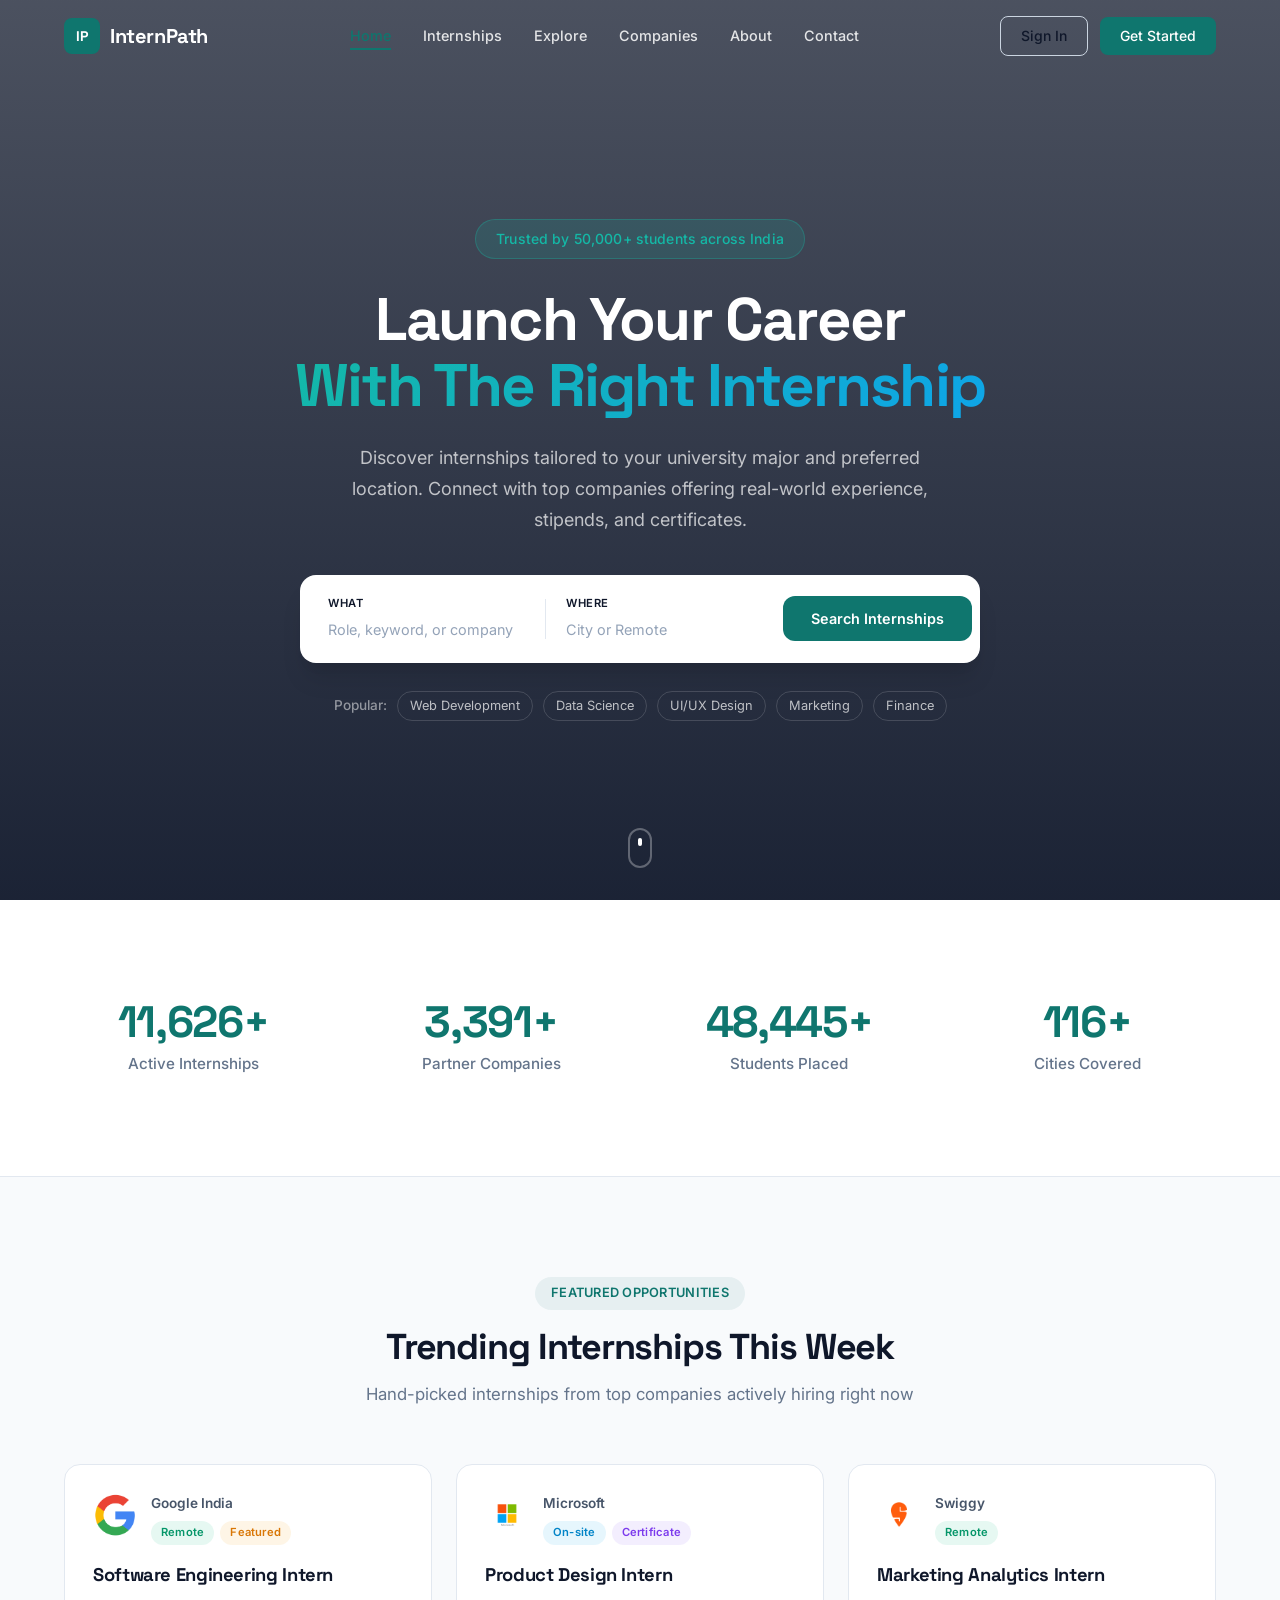
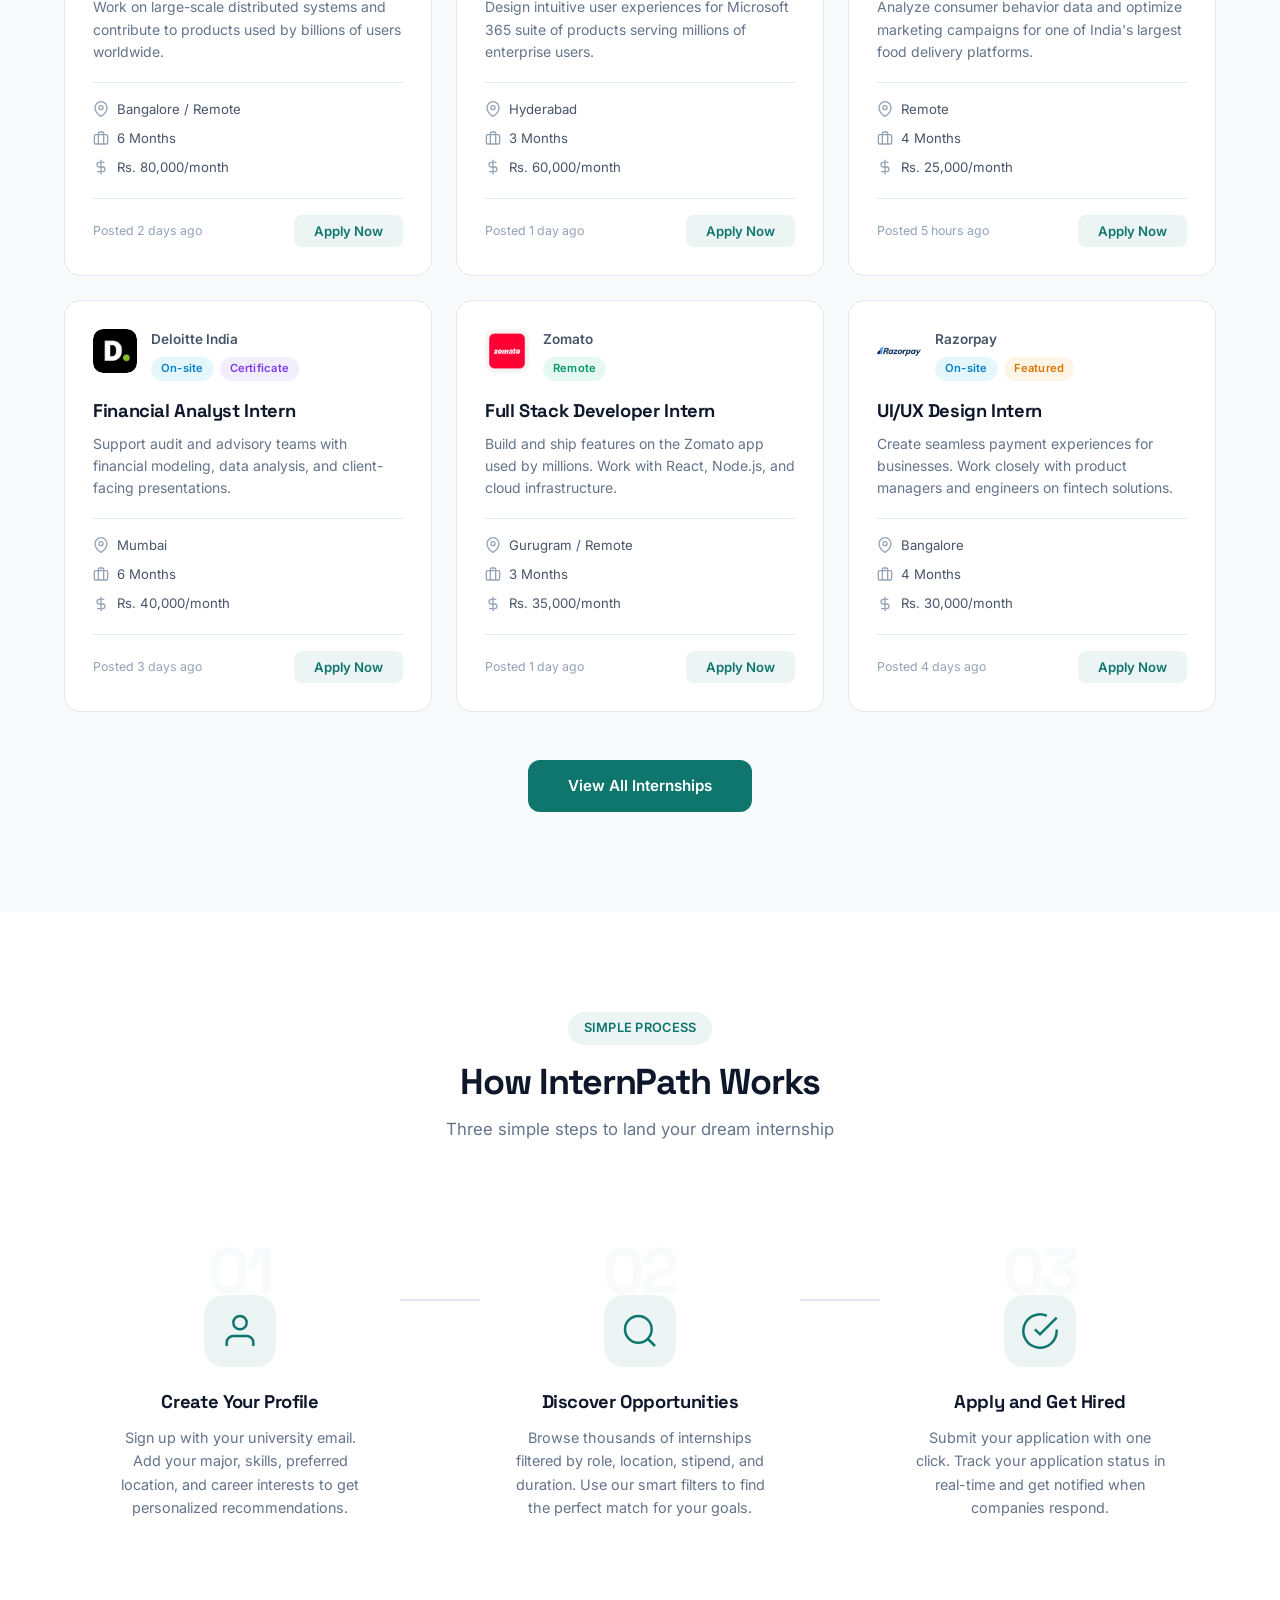
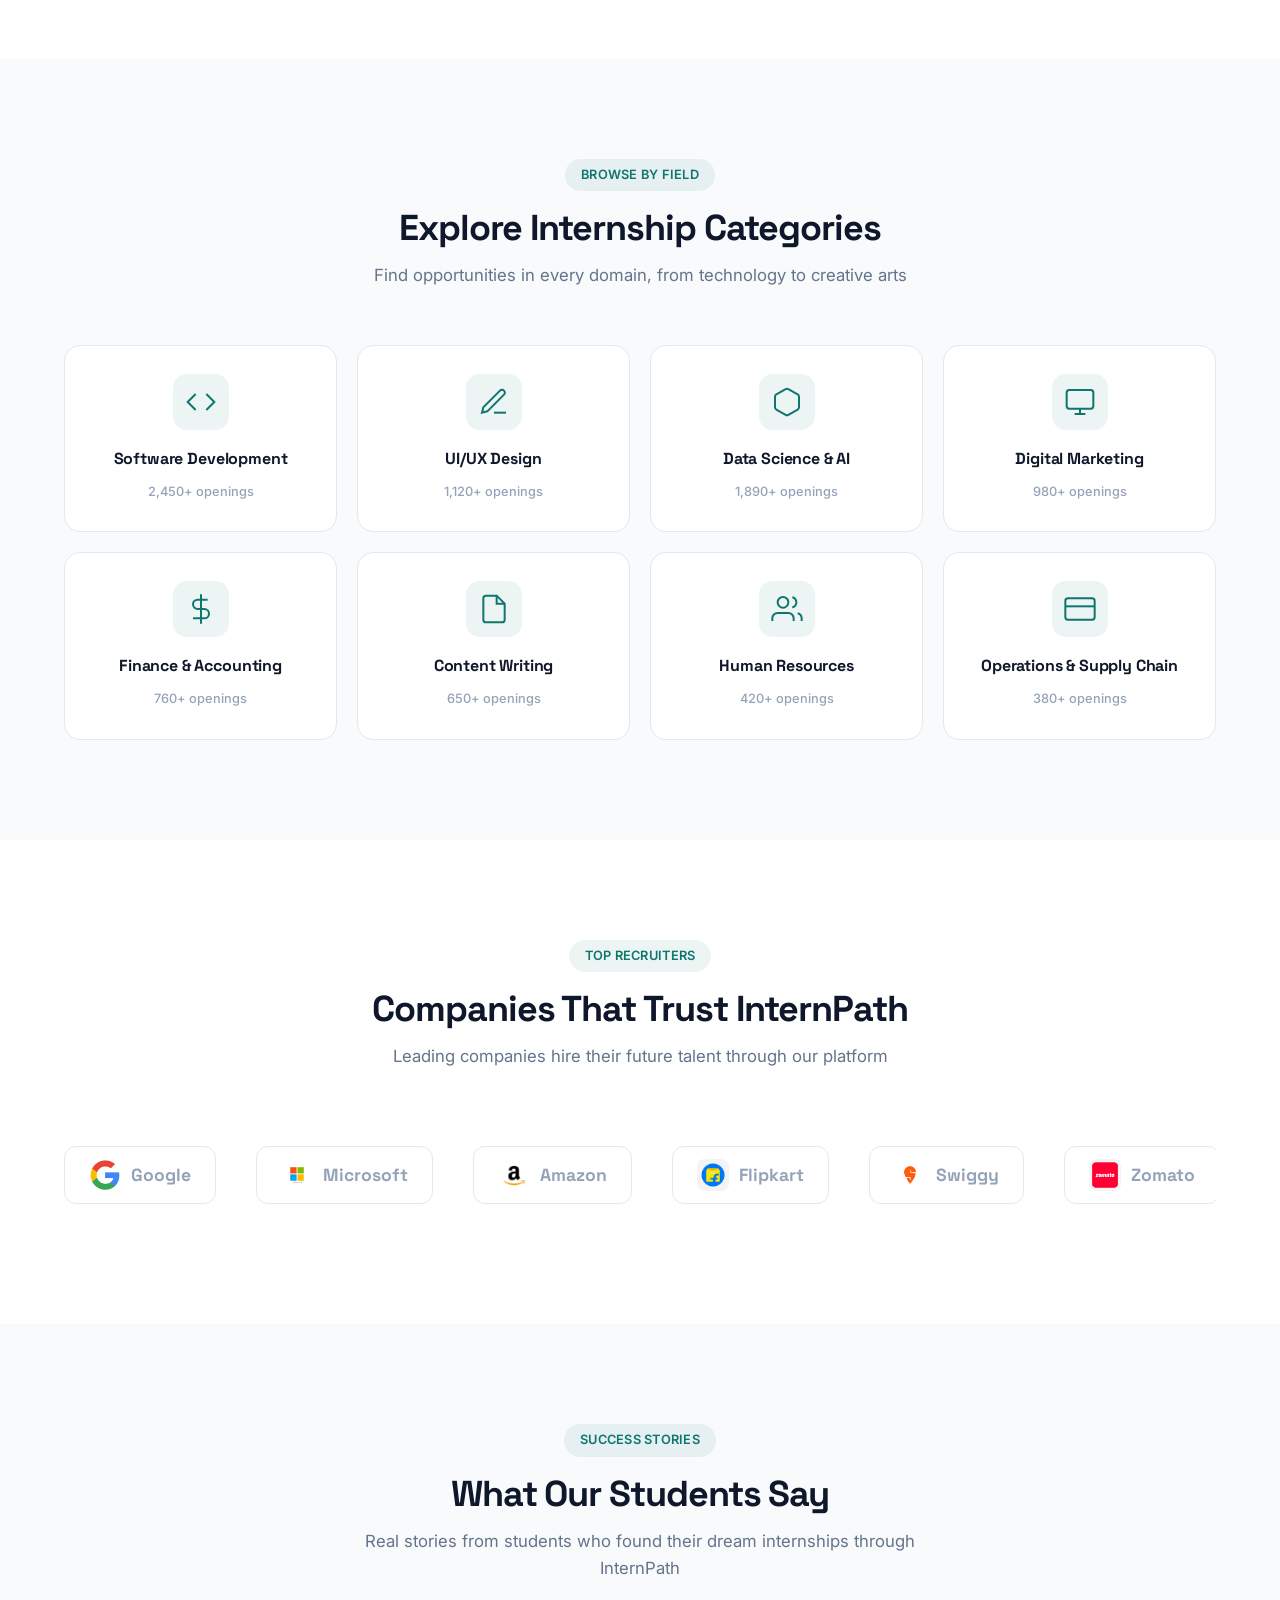
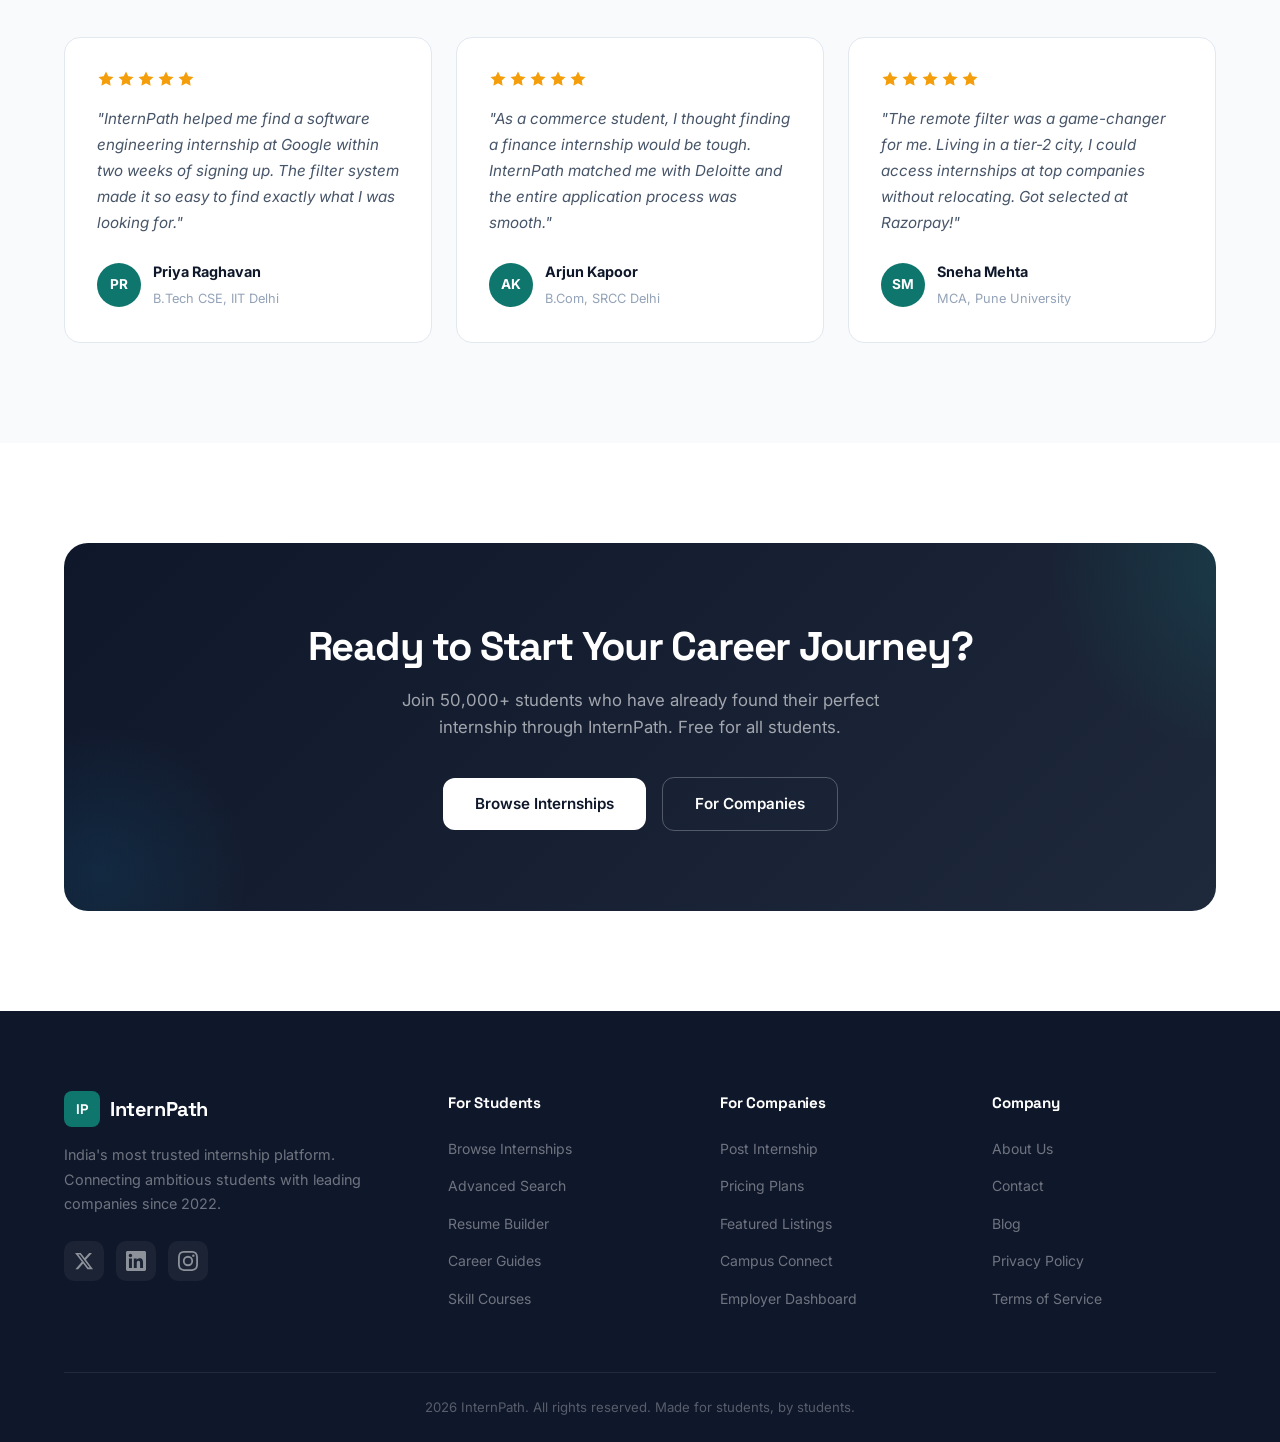
==== commit 5ac3dba3: "Update index.html" ====
--- a/index.html
+++ b/index.html
@@ -42,7 +42,6 @@
             </button>
         </div>
     </nav>
-
     <!-- Hero Section -->
     <section class="hero">
         <div class="hero-video-wrapper">
@@ -116,7 +115,6 @@
             </div>
         </div>
     </section>
-
     <!-- Featured Internships -->
     <section class="featured-section">
         <div class="container">
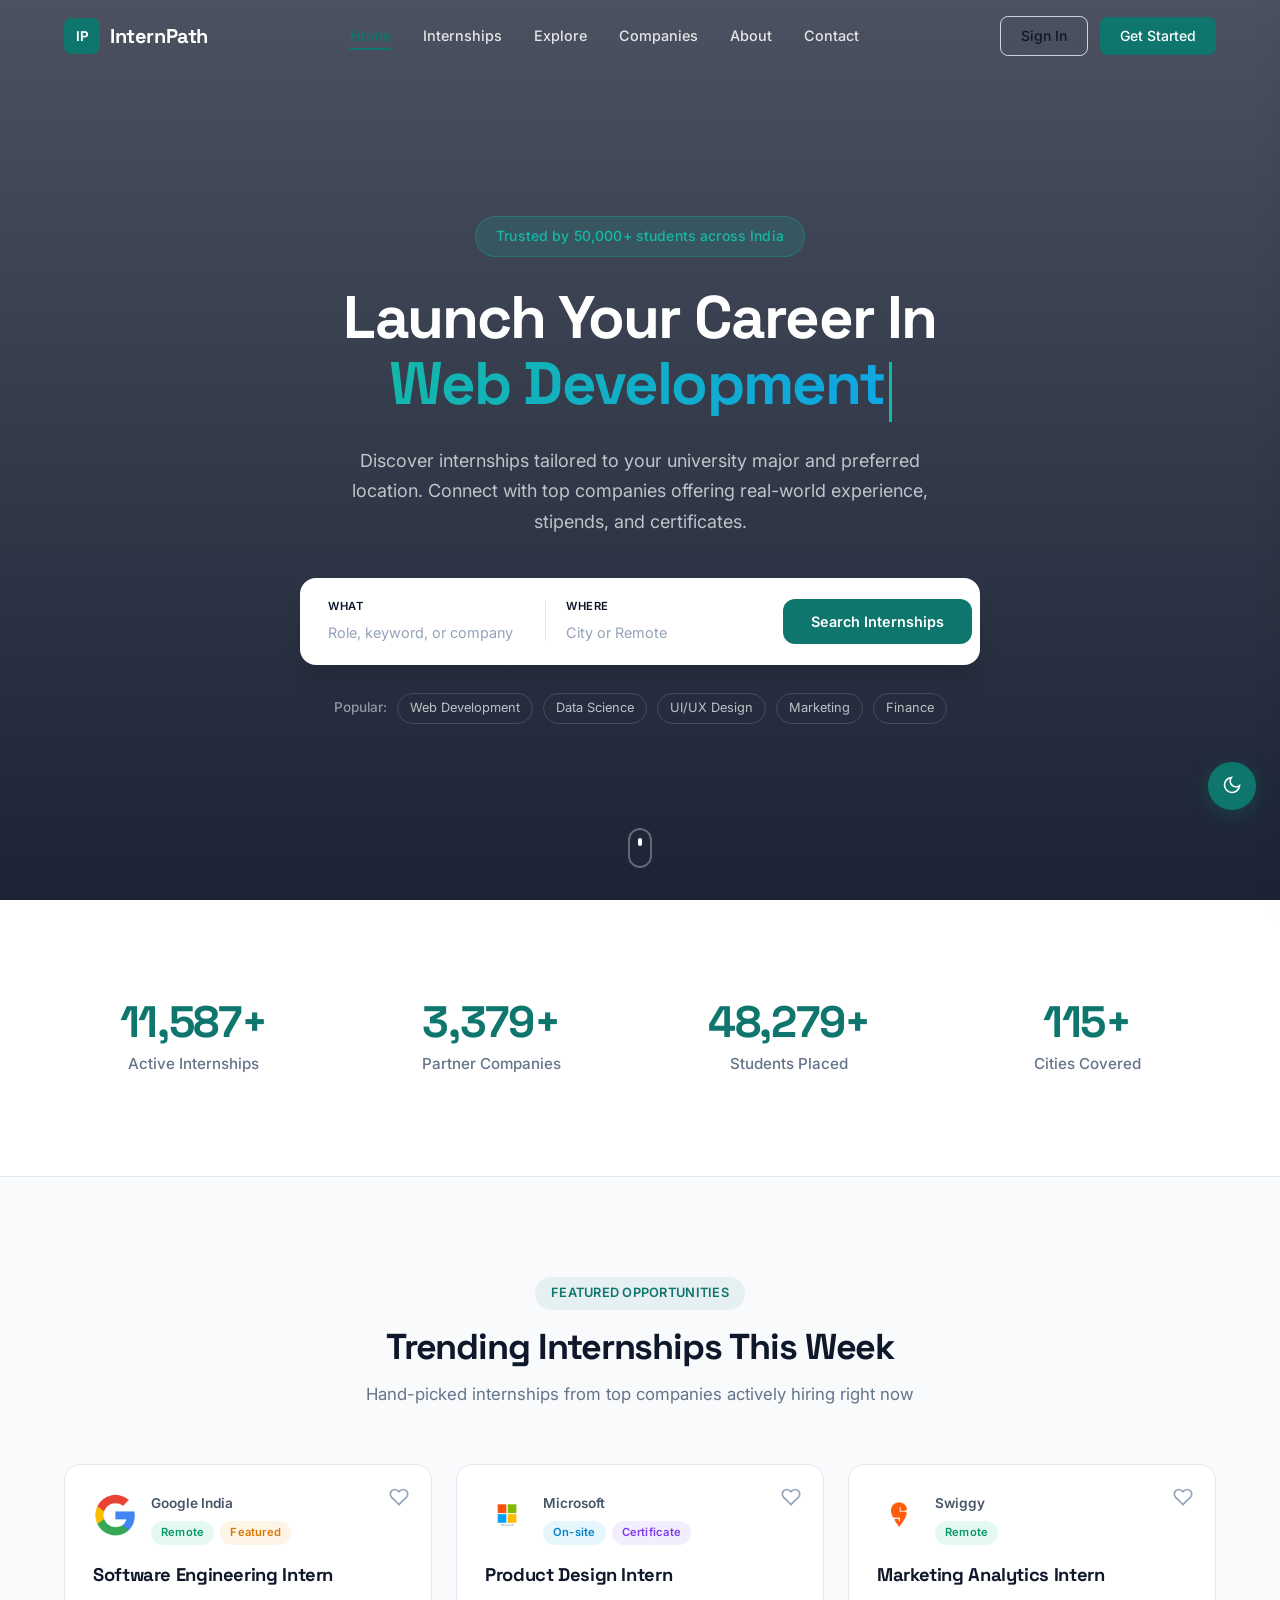
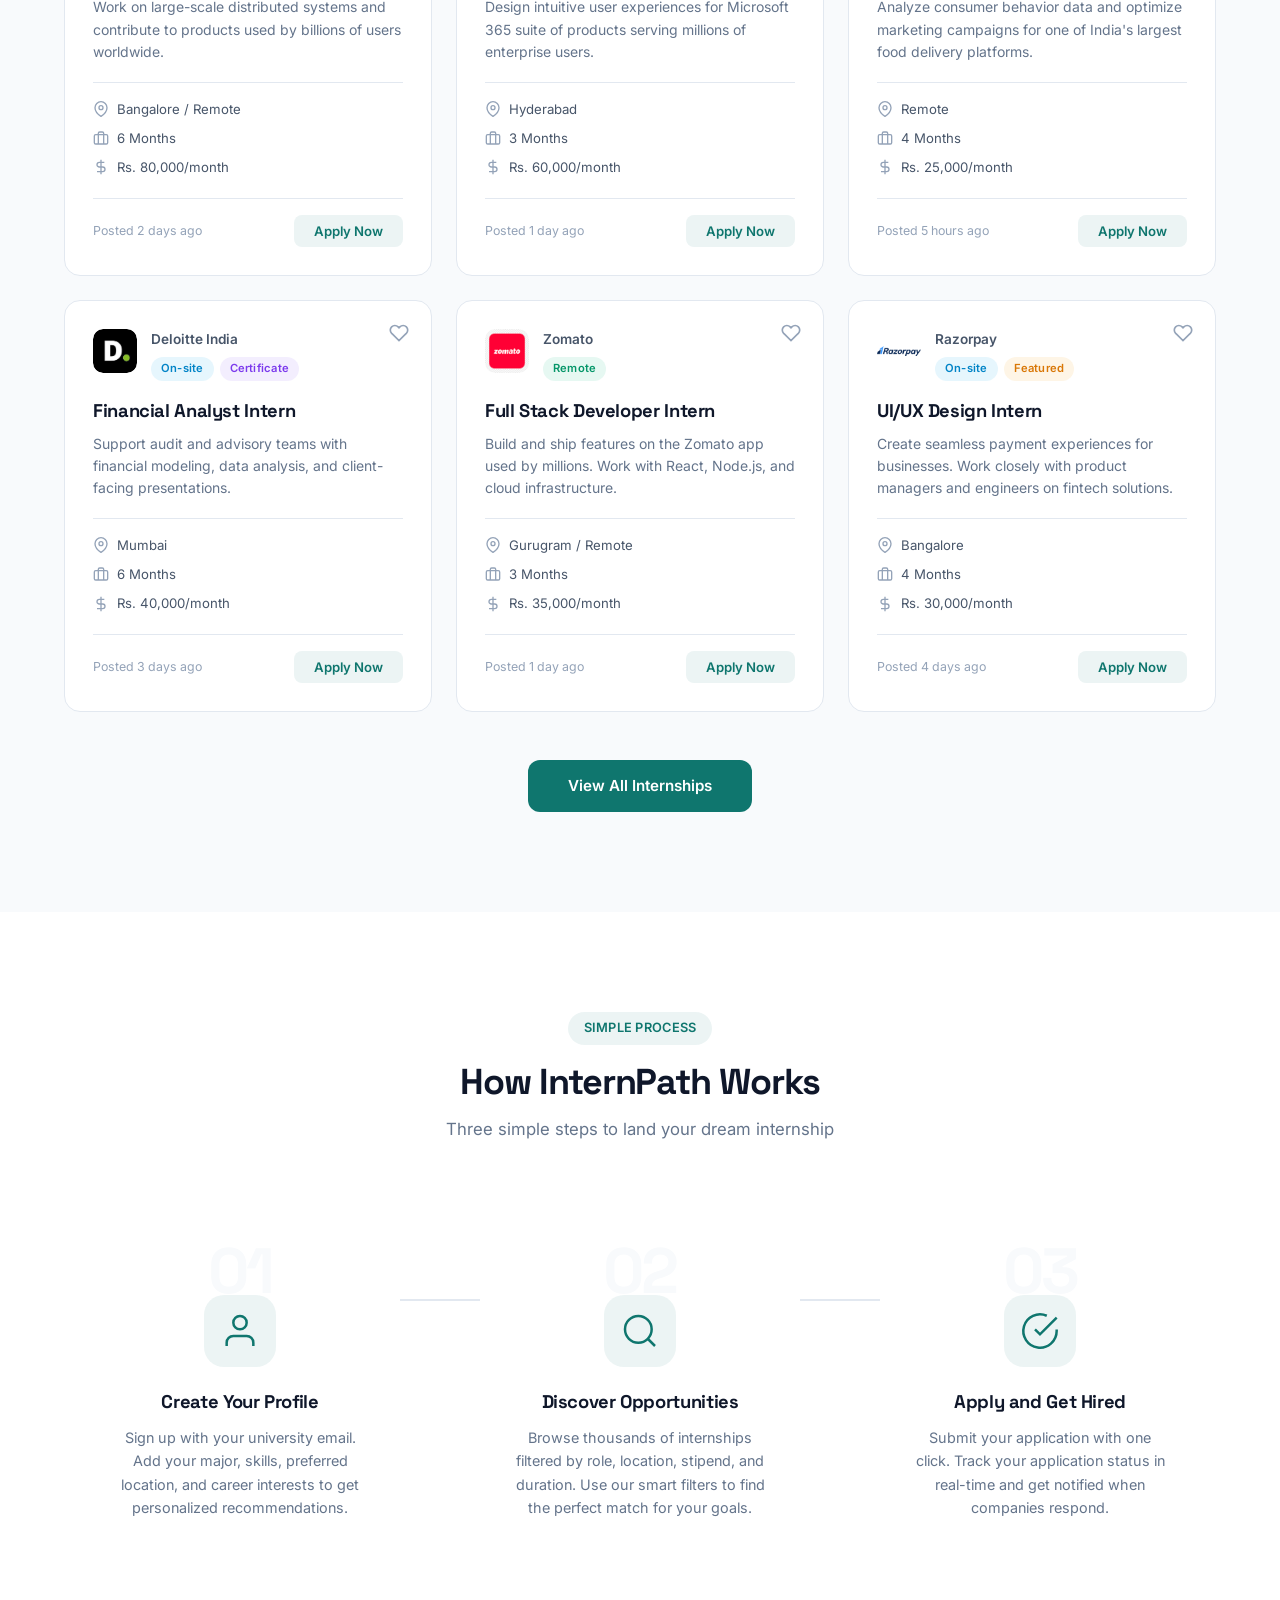
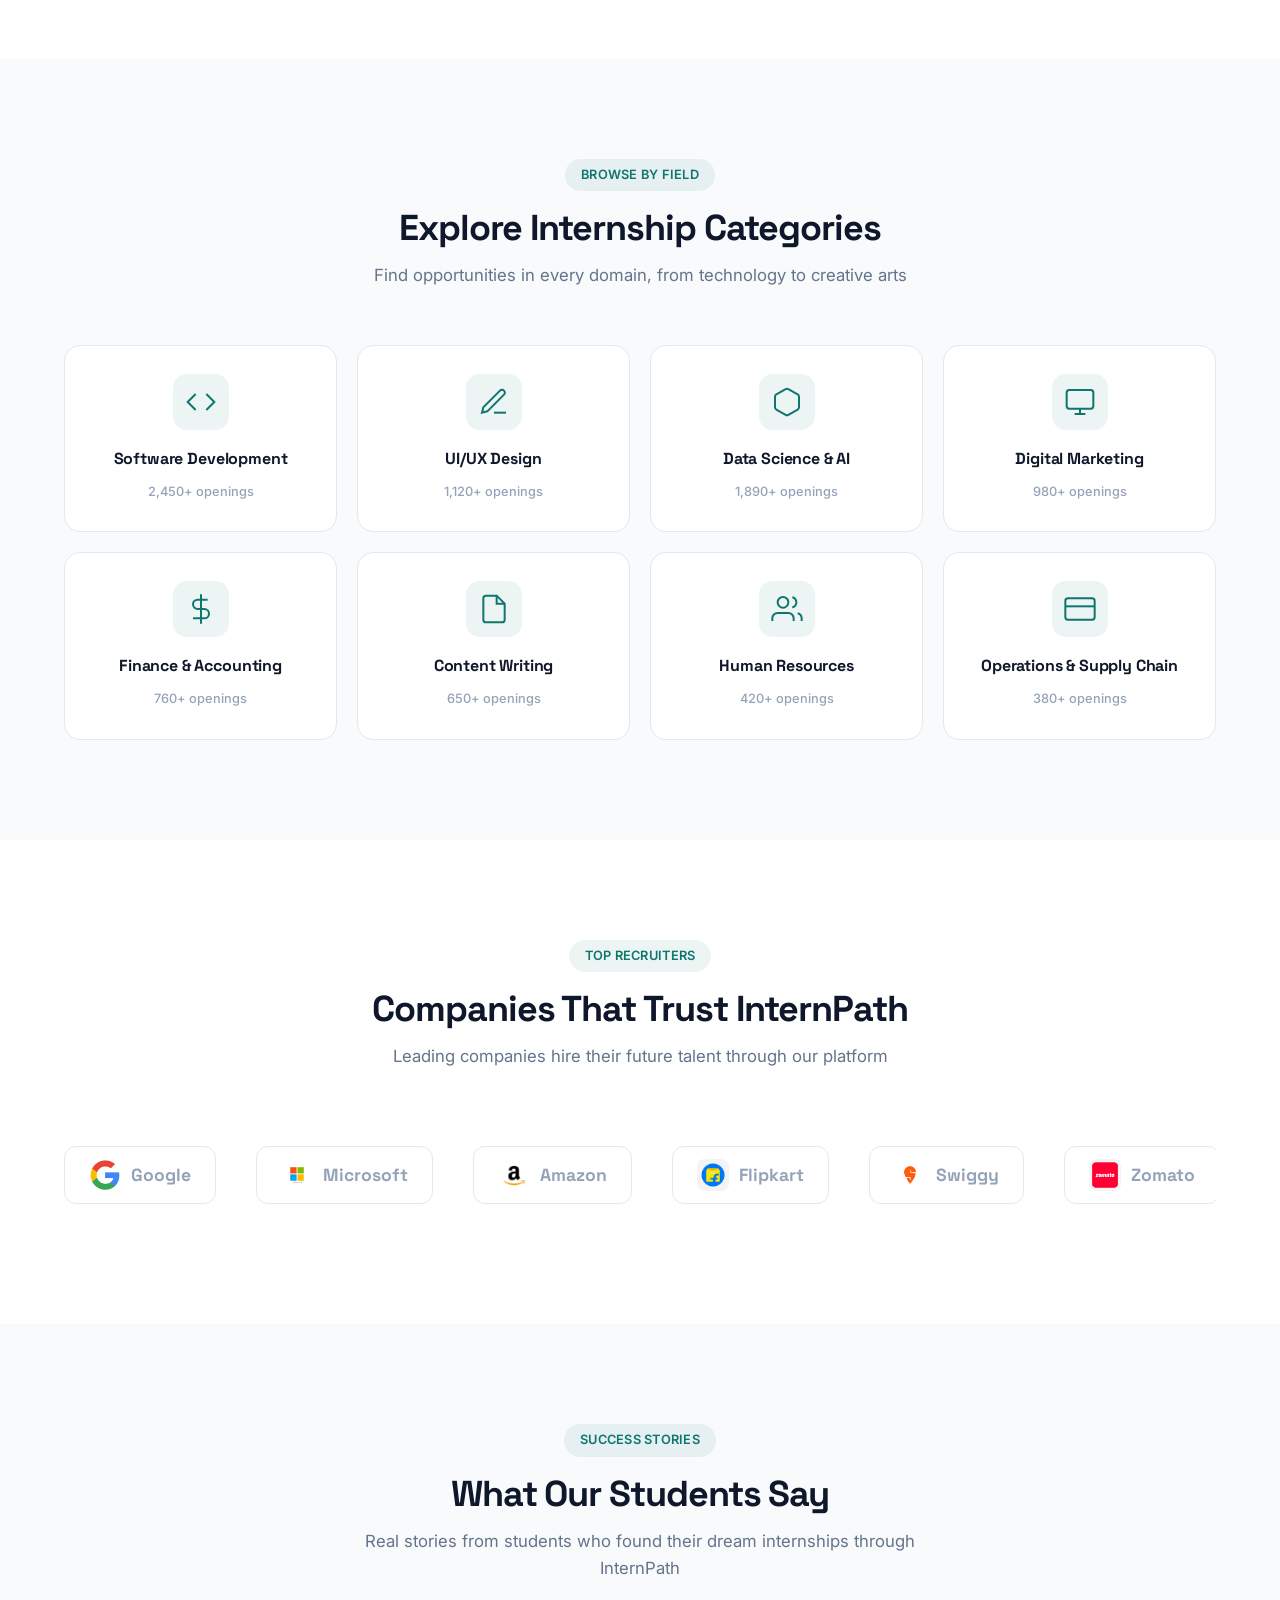
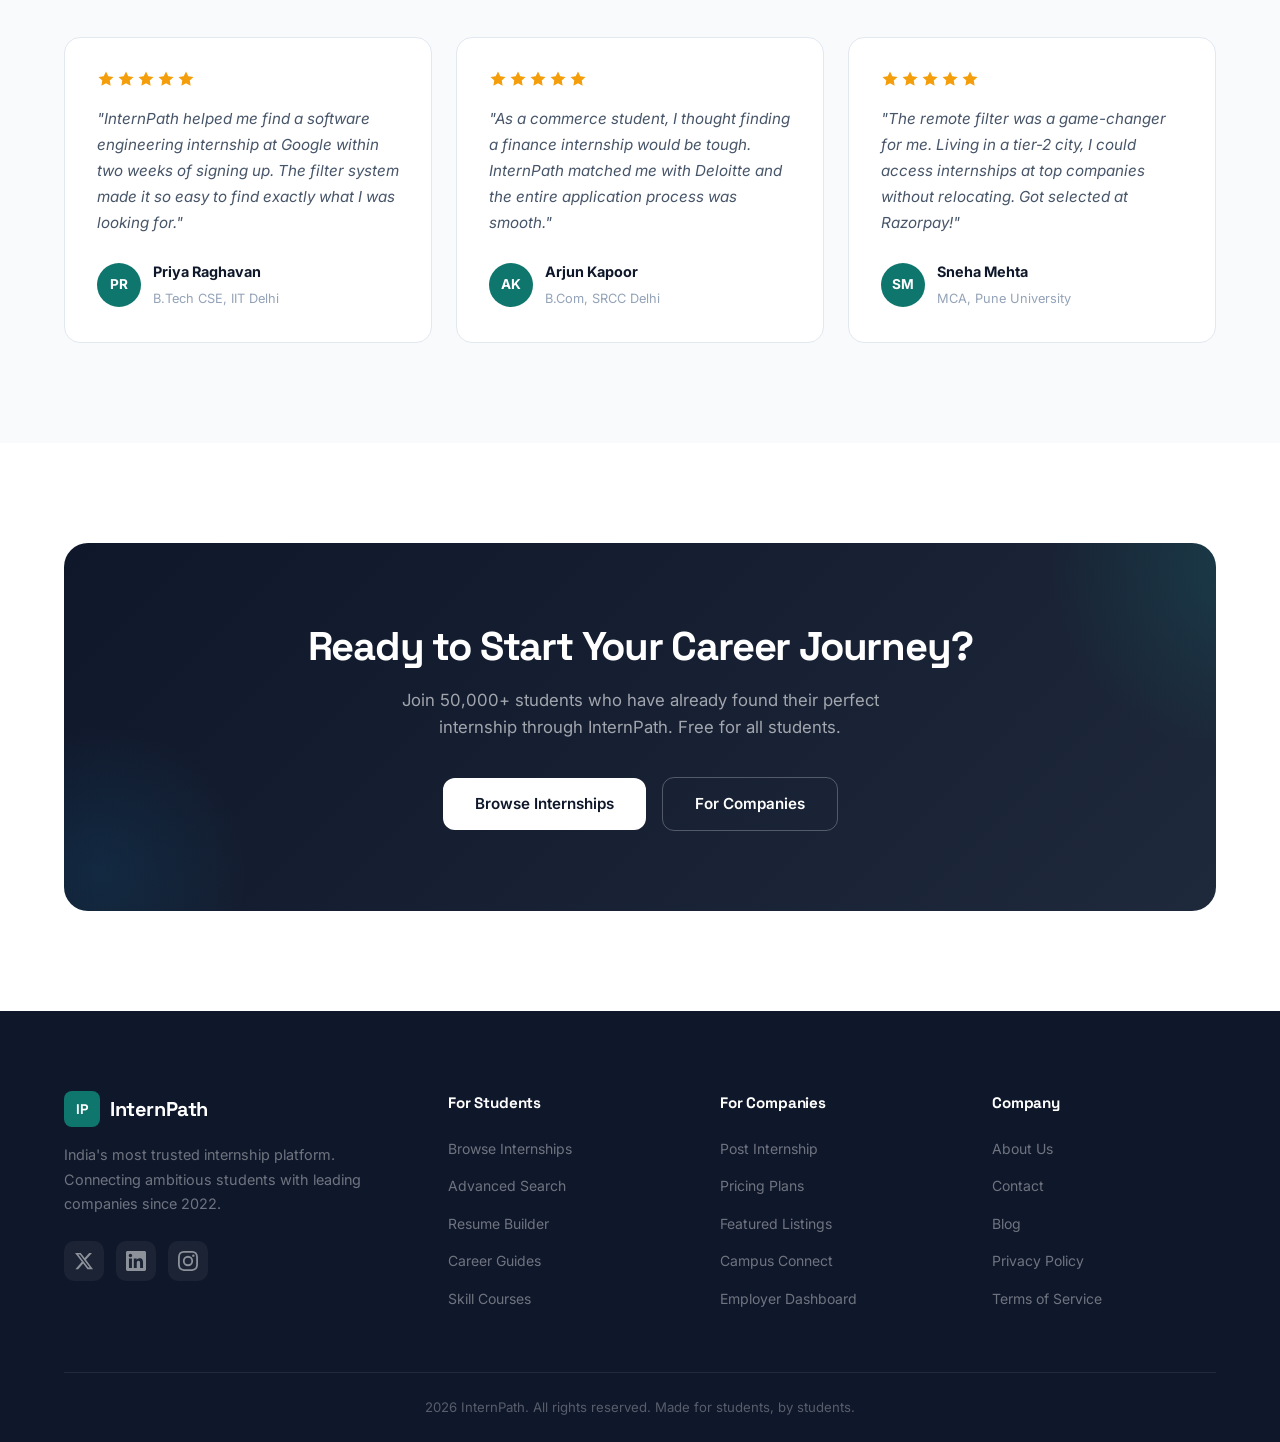
==== commit bd636e24: "update" ====
--- a/index.html
+++ b/index.html
@@ -32,6 +32,10 @@
                 <li><a href="contact.html" class="nav-link">Contact</a></li>
             </ul>
             <div class="nav-actions">
+                <button class="notification-bell" id="notifBell">
+                    <svg width="20" height="20" viewBox="0 0 24 24" fill="none" stroke="currentColor" stroke-width="2"><path d="M18 8A6 6 0 0 0 6 8c0 7-3 9-3 9h18s-3-2-3-9"></path><path d="M13.73 21a2 2 0 0 1-3.46 0"></path></svg>
+                    <span class="notif-badge" id="notifBadge"></span>
+                </button>
                 <a href="login.html" class="btn btn-outline-nav" id="navSignIn">Sign In</a>
                 <a href="signup.html" class="btn btn-primary-nav" id="navGetStarted">Get Started</a>
             </div>
@@ -50,11 +54,12 @@
             </video>
             <div class="hero-overlay"></div>
         </div>
+        <div class="particles-container" id="particlesContainer"></div>
         <div class="hero-content">
             <div class="hero-badge fade-up">Trusted by 50,000+ students across India</div>
             <h1 class="hero-title fade-up delay-1">
-                Launch Your Career<br>
-                <span class="hero-highlight">With The Right Internship</span>
+                Launch Your Career In<br>
+                <span class="hero-highlight"><span id="heroTypingTarget">Web Development</span><span class="typing-cursor"></span></span>
             </h1>
             <p class="hero-subtitle fade-up delay-2">
                 Discover internships tailored to your university major and preferred location. 
@@ -75,6 +80,7 @@
                         Search Internships
                     </button>
                 </div>
+                <div class="search-suggestions" id="heroSearchSuggestions"></div>
             </div>
             <div class="hero-tags fade-up delay-4">
                 <span>Popular:</span>
@@ -708,6 +714,30 @@
         </div>
     </div>
 
+    <!-- Notification Panel -->
+    <div class="notif-panel-backdrop" id="notifBackdrop"></div>
+    <div class="notification-panel" id="notifPanel">
+        <div class="notif-panel-header">
+            <h3>Notifications</h3>
+            <button class="notif-panel-close" id="notifPanelClose">&times;</button>
+        </div>
+        <div class="notif-list" id="notifList"></div>
+    </div>
+
+    <!-- Dark Mode Toggle -->
+    <button class="theme-toggle" id="themeToggle" aria-label="Toggle dark mode">
+        <span class="icon-moon"><svg width="20" height="20" viewBox="0 0 24 24" fill="none" stroke="currentColor" stroke-width="2"><path d="M21 12.79A9 9 0 1 1 11.21 3 7 7 0 0 0 21 12.79z"></path></svg></span>
+        <span class="icon-sun"><svg width="20" height="20" viewBox="0 0 24 24" fill="none" stroke="currentColor" stroke-width="2"><circle cx="12" cy="12" r="5"></circle><line x1="12" y1="1" x2="12" y2="3"></line><line x1="12" y1="21" x2="12" y2="23"></line><line x1="4.22" y1="4.22" x2="5.64" y2="5.64"></line><line x1="18.36" y1="18.36" x2="19.78" y2="19.78"></line><line x1="1" y1="12" x2="3" y2="12"></line><line x1="21" y1="12" x2="23" y2="12"></line><line x1="4.22" y1="19.78" x2="5.64" y2="18.36"></line><line x1="18.36" y1="5.64" x2="19.78" y2="4.22"></line></svg></span>
+    </button>
+
+    <!-- Back to Top -->
+    <button class="back-to-top" id="backToTop" aria-label="Back to top">
+        <svg width="20" height="20" viewBox="0 0 24 24" fill="none" stroke="currentColor" stroke-width="2"><polyline points="18 15 12 9 6 15"></polyline></svg>
+    </button>
+
+    <!-- Page Transition Overlay -->
+    <div class="page-transition-overlay" id="pageTransitionOverlay"></div>
+
     <script src="Java-script/script.js"></script>
 </body>
 </html>
--- a/css/main.css
+++ b/css/main.css
@@ -50,11 +50,11 @@
     --danger: #ef4444;
     --font-primary: 'Inter', -apple-system, BlinkMacSystemFont, 'Segoe UI', sans-serif;
     --font-display: 'Space Grotesk', 'Inter', sans-serif;
-    --shadow-sm: 0 1px 2px rgba(0,0,0,0.05);
-    --shadow: 0 1px 3px rgba(0,0,0,0.1), 0 1px 2px rgba(0,0,0,0.06);
-    --shadow-md: 0 4px 6px -1px rgba(0,0,0,0.1), 0 2px 4px -1px rgba(0,0,0,0.06);
-    --shadow-lg: 0 10px 15px -3px rgba(0,0,0,0.1), 0 4px 6px -2px rgba(0,0,0,0.05);
-    --shadow-xl: 0 20px 25px -5px rgba(0,0,0,0.1), 0 10px 10px -5px rgba(0,0,0,0.04);
+    --shadow-sm: 0 1px 2px rgba(0, 0, 0, 0.05);
+    --shadow: 0 1px 3px rgba(0, 0, 0, 0.1), 0 1px 2px rgba(0, 0, 0, 0.06);
+    --shadow-md: 0 4px 6px -1px rgba(0, 0, 0, 0.1), 0 2px 4px -1px rgba(0, 0, 0, 0.06);
+    --shadow-lg: 0 10px 15px -3px rgba(0, 0, 0, 0.1), 0 4px 6px -2px rgba(0, 0, 0, 0.05);
+    --shadow-xl: 0 20px 25px -5px rgba(0, 0, 0, 0.1), 0 10px 10px -5px rgba(0, 0, 0, 0.04);
     --radius: 8px;
     --radius-lg: 12px;
     --radius-xl: 16px;
@@ -62,7 +62,9 @@
 }
 
 /* Reset & Base */
-*, *::before, *::after {
+*,
+*::before,
+*::after {
     margin: 0;
     padding: 0;
     box-sizing: border-box;
@@ -150,8 +152,13 @@
 }
 
 @keyframes loaderSlide {
-    0% { transform: translateX(-100%); }
-    100% { transform: translateX(350%); }
+    0% {
+        transform: translateX(-100%);
+    }
+
+    100% {
+        transform: translateX(350%);
+    }
 }
 
 .loader-text {
@@ -370,12 +377,10 @@
     left: 0;
     width: 100%;
     height: 100%;
-    background: linear-gradient(
-        180deg,
-        rgba(15, 23, 42, 0.75) 0%,
-        rgba(15, 23, 42, 0.85) 50%,
-        rgba(15, 23, 42, 0.95) 100%
-    );
+    background: linear-gradient(180deg,
+            rgba(15, 23, 42, 0.75) 0%,
+            rgba(15, 23, 42, 0.85) 50%,
+            rgba(15, 23, 42, 0.95) 100%);
 }
 
 .hero-content {
@@ -555,8 +560,17 @@
 }
 
 @keyframes scrollBounce {
-    0%, 100% { transform: translateY(0); opacity: 1; }
-    50% { transform: translateY(12px); opacity: 0.3; }
+
+    0%,
+    100% {
+        transform: translateY(0);
+        opacity: 1;
+    }
+
+    50% {
+        transform: translateY(12px);
+        opacity: 0.3;
+    }
 }
 
 
@@ -1043,8 +1057,13 @@
 }
 
 @keyframes marquee {
-    0% { transform: translateX(0); }
-    100% { transform: translateX(-50%); }
+    0% {
+        transform: translateX(0);
+    }
+
+    100% {
+        transform: translateX(-50%);
+    }
 }
 
 
@@ -1662,12 +1681,12 @@
     transition: var(--transition);
 }
 
-.filter-checkbox input:checked + .checkmark {
+.filter-checkbox input:checked+.checkmark {
     background: var(--primary);
     border-color: var(--primary);
 }
 
-.filter-checkbox input:checked + .checkmark::after {
+.filter-checkbox input:checked+.checkmark::after {
     content: '';
     width: 5px;
     height: 9px;
@@ -1985,7 +2004,7 @@
     flex-direction: column;
     justify-content: flex-end;
     padding: 24px;
-    background: linear-gradient(180deg, transparent 30%, rgba(0,0,0,0.6) 100%);
+    background: linear-gradient(180deg, transparent 30%, rgba(0, 0, 0, 0.6) 100%);
 }
 
 .location-info h3 {
@@ -2699,7 +2718,7 @@
     line-height: 1.2;
 }
 
-.contact-info > p {
+.contact-info>p {
     font-size: 0.95rem;
     color: var(--gray-500);
     line-height: 1.7;
@@ -3152,12 +3171,12 @@
     flex-shrink: 0;
 }
 
-.remember-me input:checked + .custom-check {
+.remember-me input:checked+.custom-check {
     background: var(--primary);
     border-color: var(--primary);
 }
 
-.remember-me input:checked + .custom-check::after {
+.remember-me input:checked+.custom-check::after {
     content: '';
     display: block;
     width: 5px;
@@ -3668,7 +3687,7 @@
     opacity: 0;
     transform: translateY(30px);
     transition: opacity 0.8s cubic-bezier(0.16, 1, 0.3, 1),
-                transform 0.8s cubic-bezier(0.16, 1, 0.3, 1);
+        transform 0.8s cubic-bezier(0.16, 1, 0.3, 1);
 }
 
 .fade-up.visible {
@@ -3676,17 +3695,28 @@
     transform: translateY(0);
 }
 
-.delay-1 { transition-delay: 0.15s; }
-.delay-2 { transition-delay: 0.3s; }
-.delay-3 { transition-delay: 0.45s; }
-.delay-4 { transition-delay: 0.6s; }
+.delay-1 {
+    transition-delay: 0.15s;
+}
+
+.delay-2 {
+    transition-delay: 0.3s;
+}
+
+.delay-3 {
+    transition-delay: 0.45s;
+}
+
+.delay-4 {
+    transition-delay: 0.6s;
+}
 
 /* Scroll Reveal */
 .scroll-reveal {
     opacity: 0;
     transform: translateY(40px);
     transition: opacity 0.7s cubic-bezier(0.16, 1, 0.3, 1),
-                transform 0.7s cubic-bezier(0.16, 1, 0.3, 1);
+        transform 0.7s cubic-bezier(0.16, 1, 0.3, 1);
 }
 
 .scroll-reveal.revealed {
@@ -3695,53 +3725,163 @@
 }
 
 /* Stagger children */
-.featured-grid .scroll-reveal:nth-child(1) { transition-delay: 0s; }
-.featured-grid .scroll-reveal:nth-child(2) { transition-delay: 0.1s; }
-.featured-grid .scroll-reveal:nth-child(3) { transition-delay: 0.2s; }
-.featured-grid .scroll-reveal:nth-child(4) { transition-delay: 0.3s; }
-.featured-grid .scroll-reveal:nth-child(5) { transition-delay: 0.4s; }
-.featured-grid .scroll-reveal:nth-child(6) { transition-delay: 0.5s; }
-
-.categories-grid .scroll-reveal:nth-child(1) { transition-delay: 0s; }
-.categories-grid .scroll-reveal:nth-child(2) { transition-delay: 0.07s; }
-.categories-grid .scroll-reveal:nth-child(3) { transition-delay: 0.14s; }
-.categories-grid .scroll-reveal:nth-child(4) { transition-delay: 0.21s; }
-.categories-grid .scroll-reveal:nth-child(5) { transition-delay: 0.28s; }
-.categories-grid .scroll-reveal:nth-child(6) { transition-delay: 0.35s; }
-.categories-grid .scroll-reveal:nth-child(7) { transition-delay: 0.42s; }
-.categories-grid .scroll-reveal:nth-child(8) { transition-delay: 0.49s; }
-
-.stats-grid .scroll-reveal:nth-child(1) { transition-delay: 0s; }
-.stats-grid .scroll-reveal:nth-child(2) { transition-delay: 0.12s; }
-.stats-grid .scroll-reveal:nth-child(3) { transition-delay: 0.24s; }
-.stats-grid .scroll-reveal:nth-child(4) { transition-delay: 0.36s; }
-
-.testimonials-grid .scroll-reveal:nth-child(1) { transition-delay: 0s; }
-.testimonials-grid .scroll-reveal:nth-child(2) { transition-delay: 0.15s; }
-.testimonials-grid .scroll-reveal:nth-child(3) { transition-delay: 0.3s; }
-
-.benefits-grid .scroll-reveal:nth-child(1) { transition-delay: 0s; }
-.benefits-grid .scroll-reveal:nth-child(2) { transition-delay: 0.1s; }
-.benefits-grid .scroll-reveal:nth-child(3) { transition-delay: 0.2s; }
-.benefits-grid .scroll-reveal:nth-child(4) { transition-delay: 0.3s; }
-.benefits-grid .scroll-reveal:nth-child(5) { transition-delay: 0.4s; }
-.benefits-grid .scroll-reveal:nth-child(6) { transition-delay: 0.5s; }
-
-.team-grid .scroll-reveal:nth-child(1) { transition-delay: 0s; }
-.team-grid .scroll-reveal:nth-child(2) { transition-delay: 0.1s; }
-.team-grid .scroll-reveal:nth-child(3) { transition-delay: 0.2s; }
-.team-grid .scroll-reveal:nth-child(4) { transition-delay: 0.3s; }
+.featured-grid .scroll-reveal:nth-child(1) {
+    transition-delay: 0s;
+}
+
+.featured-grid .scroll-reveal:nth-child(2) {
+    transition-delay: 0.1s;
+}
+
+.featured-grid .scroll-reveal:nth-child(3) {
+    transition-delay: 0.2s;
+}
+
+.featured-grid .scroll-reveal:nth-child(4) {
+    transition-delay: 0.3s;
+}
+
+.featured-grid .scroll-reveal:nth-child(5) {
+    transition-delay: 0.4s;
+}
+
+.featured-grid .scroll-reveal:nth-child(6) {
+    transition-delay: 0.5s;
+}
+
+.categories-grid .scroll-reveal:nth-child(1) {
+    transition-delay: 0s;
+}
+
+.categories-grid .scroll-reveal:nth-child(2) {
+    transition-delay: 0.07s;
+}
+
+.categories-grid .scroll-reveal:nth-child(3) {
+    transition-delay: 0.14s;
+}
+
+.categories-grid .scroll-reveal:nth-child(4) {
+    transition-delay: 0.21s;
+}
+
+.categories-grid .scroll-reveal:nth-child(5) {
+    transition-delay: 0.28s;
+}
+
+.categories-grid .scroll-reveal:nth-child(6) {
+    transition-delay: 0.35s;
+}
+
+.categories-grid .scroll-reveal:nth-child(7) {
+    transition-delay: 0.42s;
+}
+
+.categories-grid .scroll-reveal:nth-child(8) {
+    transition-delay: 0.49s;
+}
+
+.stats-grid .scroll-reveal:nth-child(1) {
+    transition-delay: 0s;
+}
+
+.stats-grid .scroll-reveal:nth-child(2) {
+    transition-delay: 0.12s;
+}
+
+.stats-grid .scroll-reveal:nth-child(3) {
+    transition-delay: 0.24s;
+}
+
+.stats-grid .scroll-reveal:nth-child(4) {
+    transition-delay: 0.36s;
+}
+
+.testimonials-grid .scroll-reveal:nth-child(1) {
+    transition-delay: 0s;
+}
+
+.testimonials-grid .scroll-reveal:nth-child(2) {
+    transition-delay: 0.15s;
+}
+
+.testimonials-grid .scroll-reveal:nth-child(3) {
+    transition-delay: 0.3s;
+}
+
+.benefits-grid .scroll-reveal:nth-child(1) {
+    transition-delay: 0s;
+}
+
+.benefits-grid .scroll-reveal:nth-child(2) {
+    transition-delay: 0.1s;
+}
+
+.benefits-grid .scroll-reveal:nth-child(3) {
+    transition-delay: 0.2s;
+}
+
+.benefits-grid .scroll-reveal:nth-child(4) {
+    transition-delay: 0.3s;
+}
+
+.benefits-grid .scroll-reveal:nth-child(5) {
+    transition-delay: 0.4s;
+}
+
+.benefits-grid .scroll-reveal:nth-child(6) {
+    transition-delay: 0.5s;
+}
+
+.team-grid .scroll-reveal:nth-child(1) {
+    transition-delay: 0s;
+}
+
+.team-grid .scroll-reveal:nth-child(2) {
+    transition-delay: 0.1s;
+}
+
+.team-grid .scroll-reveal:nth-child(3) {
+    transition-delay: 0.2s;
+}
+
+.team-grid .scroll-reveal:nth-child(4) {
+    transition-delay: 0.3s;
+}
 
 /* Hover Effects */
 @media (hover: hover) {
-    .job-card { transition: transform 0.3s ease, box-shadow 0.3s ease, border-color 0.3s ease; }
-    .category-card { transition: transform 0.3s ease, box-shadow 0.3s ease, border-color 0.3s ease; }
-    .testimonial-card { transition: transform 0.3s ease, box-shadow 0.3s ease; }
-    .benefit-card { transition: transform 0.3s ease, box-shadow 0.3s ease; }
-    .mission-card { transition: transform 0.3s ease, box-shadow 0.3s ease; }
-    .team-card { transition: transform 0.3s ease, box-shadow 0.3s ease; }
-    .major-card { transition: transform 0.3s ease, box-shadow 0.3s ease, border-color 0.3s ease; }
-    .location-card { transition: transform 0.3s ease, box-shadow 0.3s ease; }
+    .job-card {
+        transition: transform 0.3s ease, box-shadow 0.3s ease, border-color 0.3s ease;
+    }
+
+    .category-card {
+        transition: transform 0.3s ease, box-shadow 0.3s ease, border-color 0.3s ease;
+    }
+
+    .testimonial-card {
+        transition: transform 0.3s ease, box-shadow 0.3s ease;
+    }
+
+    .benefit-card {
+        transition: transform 0.3s ease, box-shadow 0.3s ease;
+    }
+
+    .mission-card {
+        transition: transform 0.3s ease, box-shadow 0.3s ease;
+    }
+
+    .team-card {
+        transition: transform 0.3s ease, box-shadow 0.3s ease;
+    }
+
+    .major-card {
+        transition: transform 0.3s ease, box-shadow 0.3s ease, border-color 0.3s ease;
+    }
+
+    .location-card {
+        transition: transform 0.3s ease, box-shadow 0.3s ease;
+    }
 }
 
 /* Smooth link underline */
@@ -3761,7 +3901,1203 @@
 
 
 /* ==========================================================================
-   24. RESPONSIVE (1024px, 768px, 480px)
+   25. DARK MODE
+   ========================================================================== */
+[data-theme="dark"] {
+    --primary: #14b8a6;
+    --primary-dark: #0d9488;
+    --primary-light: #2dd4bf;
+    --secondary: #38bdf8;
+    --dark: #e2e8f0;
+    --dark-2: #cbd5e1;
+    --dark-3: #94a3b8;
+    --gray-100: #0f172a;
+    --gray-200: #1e293b;
+    --gray-300: #334155;
+    --gray-400: #64748b;
+    --gray-500: #94a3b8;
+    --gray-600: #cbd5e1;
+    --white: #0f172a;
+    --shadow-sm: 0 1px 2px rgba(0, 0, 0, 0.3);
+    --shadow: 0 1px 3px rgba(0, 0, 0, 0.4), 0 1px 2px rgba(0, 0, 0, 0.3);
+    --shadow-md: 0 4px 6px -1px rgba(0, 0, 0, 0.4), 0 2px 4px -1px rgba(0, 0, 0, 0.3);
+    --shadow-lg: 0 10px 15px -3px rgba(0, 0, 0, 0.4), 0 4px 6px -2px rgba(0, 0, 0, 0.3);
+    --shadow-xl: 0 20px 25px -5px rgba(0, 0, 0, 0.5), 0 10px 10px -5px rgba(0, 0, 0, 0.3);
+}
+
+[data-theme="dark"] body {
+    background: #0b1120;
+    color: #e2e8f0;
+}
+
+[data-theme="dark"] .navbar.scrolled,
+[data-theme="dark"] .navbar-solid {
+    background: rgba(11, 17, 32, 0.95);
+    border-bottom-color: #1e293b;
+}
+
+[data-theme="dark"] .navbar.scrolled .nav-link,
+[data-theme="dark"] .navbar-solid .nav-link {
+    color: #cbd5e1;
+}
+
+[data-theme="dark"] .navbar.scrolled .logo-text,
+[data-theme="dark"] .navbar-solid .logo-text {
+    color: #f1f5f9;
+}
+
+[data-theme="dark"] .btn-outline-nav {
+    color: #cbd5e1;
+    border-color: #334155;
+}
+
+[data-theme="dark"] .nav-toggle span {
+    background: #e2e8f0;
+}
+
+[data-theme="dark"] .stats-section {
+    background: #0b1120;
+    border-bottom-color: #1e293b;
+}
+
+[data-theme="dark"] .featured-section {
+    background: #0f172a;
+}
+
+[data-theme="dark"] .job-card {
+    background: #1e293b;
+    border-color: #334155;
+}
+
+[data-theme="dark"] .job-card:hover {
+    box-shadow: 0 10px 40px -10px rgba(20, 184, 166, 0.15);
+    border-color: transparent;
+}
+
+[data-theme="dark"] .search-box {
+    background: #1e293b;
+}
+
+[data-theme="dark"] .search-field input {
+    color: #e2e8f0;
+}
+
+[data-theme="dark"] .search-field label {
+    color: #94a3b8;
+}
+
+[data-theme="dark"] .how-it-works {
+    background: #0b1120;
+}
+
+[data-theme="dark"] .step-card {
+    background: #1e293b;
+    border-color: #334155;
+}
+
+[data-theme="dark"] .categories-section {
+    background: #0f172a;
+}
+
+[data-theme="dark"] .category-card {
+    background: #1e293b;
+    border-color: #334155;
+}
+
+[data-theme="dark"] .companies-section {
+    background: #0b1120;
+}
+
+[data-theme="dark"] .marquee-item {
+    background: #1e293b;
+}
+
+[data-theme="dark"] .testimonials-section {
+    background: #0f172a;
+}
+
+[data-theme="dark"] .testimonial-card {
+    background: #1e293b;
+    border-color: #334155;
+}
+
+[data-theme="dark"] .cta-wrapper {
+    background: linear-gradient(135deg, #0d3d56 0%, #0a4a3b 100%);
+}
+
+[data-theme="dark"] .footer {
+    background: #080e1a;
+    border-top-color: #1e293b;
+}
+
+[data-theme="dark"] .page-header {
+    background: linear-gradient(135deg, #0f172a, #1e293b);
+}
+
+[data-theme="dark"] .jobs-sidebar {
+    background: #1e293b;
+    border-color: #334155;
+}
+
+[data-theme="dark"] .filter-checkbox:hover {
+    background: rgba(255, 255, 255, 0.04);
+}
+
+[data-theme="dark"] .jobs-search-bar {
+    background: #1e293b;
+    border-color: #334155;
+}
+
+[data-theme="dark"] .search-input-group input {
+    color: #e2e8f0;
+}
+
+[data-theme="dark"] .job-list-card {
+    background: #1e293b;
+    border-color: #334155;
+}
+
+[data-theme="dark"] .job-list-card:hover {
+    border-color: #14b8a6;
+}
+
+[data-theme="dark"] .mission-card,
+[data-theme="dark"] .benefit-card,
+[data-theme="dark"] .pricing-card,
+[data-theme="dark"] .team-card,
+[data-theme="dark"] .story-stat {
+    background: #1e293b;
+    border-color: #334155;
+}
+
+[data-theme="dark"] .contact-form-wrapper {
+    background: #1e293b;
+    border-color: #334155;
+}
+
+[data-theme="dark"] .contact-form input,
+[data-theme="dark"] .contact-form select,
+[data-theme="dark"] .contact-form textarea {
+    background: #0f172a;
+    border-color: #334155;
+    color: #e2e8f0;
+}
+
+[data-theme="dark"] .faq-item {
+    border-color: #334155;
+}
+
+[data-theme="dark"] .faq-question {
+    color: #e2e8f0;
+}
+
+[data-theme="dark"] .auth-section {
+    background: #0b1120;
+}
+
+[data-theme="dark"] .auth-left {
+    background: linear-gradient(135deg, #0a3d2f 0%, #0d2847 100%);
+}
+
+[data-theme="dark"] .auth-form-wrapper {
+    background: #1e293b;
+}
+
+[data-theme="dark"] .auth-form input {
+    background: #0f172a;
+    border-color: #334155;
+    color: #e2e8f0;
+}
+
+[data-theme="dark"] .input-icon-wrapper svg {
+    color: #64748b;
+}
+
+[data-theme="dark"] .modal-overlay {
+    background: rgba(0, 0, 0, 0.7);
+}
+
+[data-theme="dark"] .modal-box {
+    background: #1e293b;
+}
+
+[data-theme="dark"] .application-form input,
+[data-theme="dark"] .application-form textarea {
+    background: #0f172a;
+    border-color: #334155;
+    color: #e2e8f0;
+}
+
+[data-theme="dark"] .file-upload-area {
+    background: #0f172a;
+    border-color: #334155;
+}
+
+[data-theme="dark"] .location-card,
+[data-theme="dark"] .major-card {
+    background: #1e293b;
+    border-color: #334155;
+}
+
+[data-theme="dark"] .form-wrapper {
+    background: #1e293b;
+    border-color: #334155;
+}
+
+[data-theme="dark"] .form-wrapper input,
+[data-theme="dark"] .form-wrapper select,
+[data-theme="dark"] .form-wrapper textarea {
+    background: #0f172a;
+    border-color: #334155;
+    color: #e2e8f0;
+}
+
+[data-theme="dark"] .timeline-content {
+    background: #1e293b;
+    border-color: #334155;
+}
+
+[data-theme="dark"] .btn-social {
+    background: #0f172a;
+    border-color: #334155;
+    color: #e2e8f0;
+}
+
+[data-theme="dark"] .auth-divider span {
+    background: #1e293b;
+    color: #64748b;
+}
+
+[data-theme="dark"] .sort-options select {
+    background: #1e293b;
+    border-color: #334155;
+    color: #e2e8f0;
+}
+
+[data-theme="dark"] .pagination .page-btn {
+    background: #1e293b;
+    border-color: #334155;
+    color: #cbd5e1;
+}
+
+/* Theme Toggle */
+.theme-toggle {
+    position: fixed;
+    bottom: 90px;
+    right: 24px;
+    width: 48px;
+    height: 48px;
+    border-radius: 50%;
+    background: var(--primary);
+    color: #fff;
+    border: none;
+    cursor: pointer;
+    display: flex;
+    align-items: center;
+    justify-content: center;
+    box-shadow: 0 4px 20px rgba(15, 118, 110, 0.35);
+    z-index: 999;
+    transition: all 0.4s cubic-bezier(0.4, 0, 0.2, 1);
+}
+
+.theme-toggle:hover {
+    transform: scale(1.1) rotate(15deg);
+    box-shadow: 0 6px 28px rgba(15, 118, 110, 0.5);
+}
+
+.theme-toggle svg {
+    transition: transform 0.4s ease;
+}
+
+.theme-toggle .icon-moon {
+    display: block;
+}
+
+.theme-toggle .icon-sun {
+    display: none;
+}
+
+[data-theme="dark"] .theme-toggle .icon-moon {
+    display: none;
+}
+
+[data-theme="dark"] .theme-toggle .icon-sun {
+    display: block;
+}
+
+
+/* ==========================================================================
+   26. TOAST NOTIFICATIONS
+   ========================================================================== */
+.toast-container {
+    position: fixed;
+    top: 24px;
+    right: 24px;
+    z-index: 10001;
+    display: flex;
+    flex-direction: column;
+    gap: 10px;
+    pointer-events: none;
+}
+
+.toast {
+    display: flex;
+    align-items: center;
+    gap: 12px;
+    background: #fff;
+    border-radius: var(--radius-lg);
+    padding: 16px 20px;
+    box-shadow: 0 10px 40px rgba(0, 0, 0, 0.15);
+    min-width: 320px;
+    max-width: 420px;
+    pointer-events: auto;
+    animation: toastSlideIn 0.4s cubic-bezier(0.16, 1, 0.3, 1);
+    position: relative;
+    overflow: hidden;
+    border-left: 4px solid var(--primary);
+}
+
+[data-theme="dark"] .toast {
+    background: #1e293b;
+    box-shadow: 0 10px 40px rgba(0, 0, 0, 0.4);
+}
+
+.toast.toast-exit {
+    animation: toastSlideOut 0.3s ease forwards;
+}
+
+.toast-icon {
+    flex-shrink: 0;
+    width: 24px;
+    height: 24px;
+    border-radius: 50%;
+    display: flex;
+    align-items: center;
+    justify-content: center;
+}
+
+.toast-success {
+    border-left-color: #10b981;
+}
+
+.toast-success .toast-icon {
+    background: rgba(16, 185, 129, 0.12);
+    color: #10b981;
+}
+
+.toast-error {
+    border-left-color: #ef4444;
+}
+
+.toast-error .toast-icon {
+    background: rgba(239, 68, 68, 0.12);
+    color: #ef4444;
+}
+
+.toast-info {
+    border-left-color: #0ea5e9;
+}
+
+.toast-info .toast-icon {
+    background: rgba(14, 165, 233, 0.12);
+    color: #0ea5e9;
+}
+
+.toast-warning {
+    border-left-color: #f59e0b;
+}
+
+.toast-warning .toast-icon {
+    background: rgba(245, 158, 11, 0.12);
+    color: #f59e0b;
+}
+
+.toast-message {
+    flex: 1;
+    font-size: 0.875rem;
+    font-weight: 500;
+    color: var(--dark);
+    line-height: 1.5;
+}
+
+.toast-close {
+    background: none;
+    border: none;
+    cursor: pointer;
+    color: var(--gray-400);
+    padding: 4px;
+    flex-shrink: 0;
+    transition: color 0.2s;
+}
+
+.toast-close:hover {
+    color: var(--dark);
+}
+
+.toast-progress {
+    position: absolute;
+    bottom: 0;
+    left: 0;
+    height: 3px;
+    background: var(--primary);
+    border-radius: 0 0 0 var(--radius-lg);
+    animation: toastProgress 4s linear forwards;
+}
+
+.toast-success .toast-progress {
+    background: #10b981;
+}
+
+.toast-error .toast-progress {
+    background: #ef4444;
+}
+
+.toast-info .toast-progress {
+    background: #0ea5e9;
+}
+
+@keyframes toastSlideIn {
+    from {
+        transform: translateX(120%);
+        opacity: 0;
+    }
+
+    to {
+        transform: translateX(0);
+        opacity: 1;
+    }
+}
+
+@keyframes toastSlideOut {
+    from {
+        transform: translateX(0);
+        opacity: 1;
+    }
+
+    to {
+        transform: translateX(120%);
+        opacity: 0;
+    }
+}
+
+@keyframes toastProgress {
+    from {
+        width: 100%;
+    }
+
+    to {
+        width: 0%;
+    }
+}
+
+
+/* ==========================================================================
+   27. BOOKMARKS
+   ========================================================================== */
+.bookmark-btn {
+    position: absolute;
+    top: 16px;
+    right: 16px;
+    background: none;
+    border: none;
+    cursor: pointer;
+    padding: 6px;
+    border-radius: 50%;
+    transition: all 0.3s ease;
+    z-index: 1;
+    color: var(--gray-400);
+}
+
+.bookmark-btn:hover {
+    color: #ef4444;
+    background: rgba(239, 68, 68, 0.08);
+    transform: scale(1.15);
+}
+
+.bookmark-btn.active {
+    color: #ef4444;
+    animation: bookmarkPop 0.4s ease;
+}
+
+.bookmark-btn.active svg {
+    fill: #ef4444;
+}
+
+.job-card {
+    position: relative;
+}
+
+.job-list-card {
+    position: relative;
+}
+
+@keyframes bookmarkPop {
+    0% {
+        transform: scale(1);
+    }
+
+    30% {
+        transform: scale(1.3);
+    }
+
+    60% {
+        transform: scale(0.9);
+    }
+
+    100% {
+        transform: scale(1);
+    }
+}
+
+
+/* ==========================================================================
+   28. DASHBOARD
+   ========================================================================== */
+.dashboard-section {
+    padding: 40px 0 80px;
+}
+
+.dashboard-stats {
+    display: grid;
+    grid-template-columns: repeat(3, 1fr);
+    gap: 20px;
+    margin-bottom: 40px;
+}
+
+.dash-stat-card {
+    background: var(--white);
+    border: 1px solid var(--gray-200);
+    border-radius: var(--radius-xl);
+    padding: 24px;
+    text-align: center;
+    transition: var(--transition);
+}
+
+[data-theme="dark"] .dash-stat-card {
+    background: #1e293b;
+    border-color: #334155;
+}
+
+.dash-stat-card:hover {
+    transform: translateY(-2px);
+    box-shadow: var(--shadow-md);
+}
+
+.dash-stat-number {
+    font-family: var(--font-display);
+    font-size: 2.25rem;
+    font-weight: 800;
+    color: var(--primary);
+    letter-spacing: -0.03em;
+}
+
+.dash-stat-label {
+    font-size: 0.875rem;
+    color: var(--gray-500);
+    font-weight: 500;
+    margin-top: 4px;
+}
+
+.dashboard-tabs {
+    display: flex;
+    gap: 4px;
+    background: var(--gray-100);
+    border-radius: var(--radius-lg);
+    padding: 4px;
+    margin-bottom: 32px;
+    width: fit-content;
+}
+
+[data-theme="dark"] .dashboard-tabs {
+    background: #1e293b;
+}
+
+.dash-tab {
+    padding: 10px 24px;
+    border: none;
+    background: none;
+    border-radius: var(--radius);
+    font-family: var(--font-primary);
+    font-size: 0.875rem;
+    font-weight: 500;
+    color: var(--gray-500);
+    cursor: pointer;
+    transition: var(--transition);
+}
+
+.dash-tab.active {
+    background: var(--primary);
+    color: #fff;
+    box-shadow: var(--shadow-sm);
+}
+
+.dashboard-grid {
+    display: grid;
+    grid-template-columns: repeat(2, 1fr);
+    gap: 20px;
+}
+
+.app-card {
+    background: var(--white);
+    border: 1px solid var(--gray-200);
+    border-radius: var(--radius-xl);
+    padding: 24px;
+    transition: var(--transition);
+}
+
+[data-theme="dark"] .app-card {
+    background: #1e293b;
+    border-color: #334155;
+}
+
+.app-card:hover {
+    transform: translateY(-2px);
+    box-shadow: var(--shadow-md);
+}
+
+.app-card-header {
+    display: flex;
+    align-items: center;
+    justify-content: space-between;
+    margin-bottom: 12px;
+}
+
+.app-card-title {
+    font-family: var(--font-display);
+    font-size: 1.05rem;
+    font-weight: 700;
+    color: var(--dark);
+    letter-spacing: -0.01em;
+}
+
+.app-card-company {
+    font-size: 0.85rem;
+    color: var(--gray-500);
+    margin-bottom: 12px;
+}
+
+.app-card-meta {
+    display: flex;
+    gap: 16px;
+    font-size: 0.8rem;
+    color: var(--gray-400);
+    flex-wrap: wrap;
+}
+
+.app-card-meta span {
+    display: flex;
+    align-items: center;
+    gap: 4px;
+}
+
+.status-badge {
+    padding: 4px 12px;
+    border-radius: 50px;
+    font-size: 0.7rem;
+    font-weight: 600;
+    letter-spacing: 0.03em;
+    text-transform: uppercase;
+}
+
+.status-review {
+    background: rgba(245, 158, 11, 0.1);
+    color: #d97706;
+}
+
+.status-shortlisted {
+    background: rgba(16, 185, 129, 0.1);
+    color: #059669;
+}
+
+.status-rejected {
+    background: rgba(239, 68, 68, 0.1);
+    color: #dc2626;
+}
+
+.dashboard-empty {
+    text-align: center;
+    padding: 80px 20px;
+    color: var(--gray-400);
+}
+
+.dashboard-empty svg {
+    margin-bottom: 20px;
+    opacity: 0.4;
+}
+
+.dashboard-empty h3 {
+    font-family: var(--font-display);
+    font-size: 1.25rem;
+    color: var(--gray-500);
+    margin-bottom: 8px;
+}
+
+.dashboard-empty p {
+    font-size: 0.9rem;
+    margin-bottom: 24px;
+}
+
+.saved-card {
+    background: var(--white);
+    border: 1px solid var(--gray-200);
+    border-radius: var(--radius-xl);
+    padding: 24px;
+    transition: var(--transition);
+    display: flex;
+    align-items: center;
+    justify-content: space-between;
+    gap: 16px;
+}
+
+[data-theme="dark"] .saved-card {
+    background: #1e293b;
+    border-color: #334155;
+}
+
+.saved-card:hover {
+    transform: translateY(-2px);
+    box-shadow: var(--shadow-md);
+}
+
+.saved-card-info h4 {
+    font-family: var(--font-display);
+    font-size: 1rem;
+    font-weight: 700;
+    margin-bottom: 4px;
+}
+
+.saved-card-info p {
+    font-size: 0.825rem;
+    color: var(--gray-500);
+}
+
+.btn-remove-saved {
+    background: none;
+    border: 1px solid var(--gray-300);
+    border-radius: var(--radius);
+    padding: 6px 14px;
+    font-size: 0.75rem;
+    color: var(--gray-500);
+    cursor: pointer;
+    transition: var(--transition);
+    white-space: nowrap;
+}
+
+.btn-remove-saved:hover {
+    border-color: #ef4444;
+    color: #ef4444;
+}
+
+
+/* ==========================================================================
+   29. TYPING EFFECT
+   ========================================================================== */
+.typing-cursor {
+    display: inline-block;
+    width: 3px;
+    height: 1em;
+    background: var(--primary-light);
+    margin-left: 4px;
+    animation: blink 1s step-end infinite;
+    vertical-align: text-bottom;
+}
+
+@keyframes blink {
+
+    0%,
+    100% {
+        opacity: 1;
+    }
+
+    50% {
+        opacity: 0;
+    }
+}
+
+
+/* ==========================================================================
+   30. PARTICLES
+   ========================================================================== */
+.particles-container {
+    position: absolute;
+    top: 0;
+    left: 0;
+    width: 100%;
+    height: 100%;
+    z-index: 1;
+    pointer-events: none;
+    overflow: hidden;
+}
+
+.particle {
+    position: absolute;
+    border-radius: 50%;
+    background: rgba(255, 255, 255, 0.15);
+    animation: particleFloat linear infinite;
+}
+
+@keyframes particleFloat {
+    0% {
+        transform: translateY(0) translateX(0) scale(1);
+        opacity: 0;
+    }
+
+    10% {
+        opacity: 1;
+    }
+
+    90% {
+        opacity: 1;
+    }
+
+    100% {
+        transform: translateY(-100vh) translateX(50px) scale(0.5);
+        opacity: 0;
+    }
+}
+
+
+/* ==========================================================================
+   31. BACK TO TOP
+   ========================================================================== */
+.back-to-top {
+    position: fixed;
+    bottom: 24px;
+    right: 24px;
+    width: 48px;
+    height: 48px;
+    border-radius: 50%;
+    background: var(--primary);
+    color: #fff;
+    border: none;
+    cursor: pointer;
+    display: flex;
+    align-items: center;
+    justify-content: center;
+    z-index: 998;
+    opacity: 0;
+    visibility: hidden;
+    transform: translateY(20px);
+    transition: all 0.4s cubic-bezier(0.4, 0, 0.2, 1);
+    box-shadow: 0 4px 20px rgba(15, 118, 110, 0.35);
+}
+
+.back-to-top.visible {
+    opacity: 1;
+    visibility: visible;
+    transform: translateY(0);
+}
+
+.back-to-top:hover {
+    transform: translateY(-4px);
+    box-shadow: 0 8px 30px rgba(15, 118, 110, 0.45);
+}
+
+
+/* ==========================================================================
+   32. PAGE TRANSITIONS
+   ========================================================================== */
+.page-transition-overlay {
+    position: fixed;
+    top: 0;
+    left: 0;
+    width: 100%;
+    height: 100%;
+    background: var(--primary);
+    z-index: 10002;
+    transform: scaleX(0);
+    transform-origin: left;
+    pointer-events: none;
+}
+
+.page-transition-overlay.page-exit {
+    animation: pageExitAnim 0.4s cubic-bezier(0.86, 0, 0.07, 1) forwards;
+}
+
+.page-transition-overlay.page-enter {
+    animation: pageEnterAnim 0.4s cubic-bezier(0.86, 0, 0.07, 1) forwards;
+}
+
+@keyframes pageExitAnim {
+    0% {
+        transform: scaleX(0);
+        transform-origin: left;
+    }
+
+    100% {
+        transform: scaleX(1);
+        transform-origin: left;
+    }
+}
+
+@keyframes pageEnterAnim {
+    0% {
+        transform: scaleX(1);
+        transform-origin: right;
+    }
+
+    100% {
+        transform: scaleX(0);
+        transform-origin: right;
+    }
+}
+
+
+/* ==========================================================================
+   33. SEARCH SUGGESTIONS
+   ========================================================================== */
+.search-suggestions {
+    position: absolute;
+    top: calc(100% + 4px);
+    left: 0;
+    right: 0;
+    background: #fff;
+    border-radius: var(--radius-lg);
+    box-shadow: var(--shadow-xl);
+    border: 1px solid var(--gray-200);
+    max-height: 280px;
+    overflow-y: auto;
+    z-index: 100;
+    display: none;
+}
+
+[data-theme="dark"] .search-suggestions {
+    background: #1e293b;
+    border-color: #334155;
+}
+
+.search-suggestions.active {
+    display: block;
+    animation: suggestionsIn 0.2s ease;
+}
+
+.suggestion-item {
+    display: flex;
+    align-items: center;
+    gap: 12px;
+    padding: 12px 20px;
+    cursor: pointer;
+    transition: background 0.15s ease;
+    font-size: 0.875rem;
+}
+
+.suggestion-item:hover,
+.suggestion-item.highlighted {
+    background: var(--gray-100);
+}
+
+[data-theme="dark"] .suggestion-item:hover,
+[data-theme="dark"] .suggestion-item.highlighted {
+    background: #334155;
+}
+
+.suggestion-item svg {
+    flex-shrink: 0;
+    color: var(--gray-400);
+}
+
+.suggestion-title {
+    font-weight: 500;
+}
+
+.suggestion-company {
+    color: var(--gray-400);
+    font-size: 0.8rem;
+}
+
+@keyframes suggestionsIn {
+    from {
+        opacity: 0;
+        transform: translateY(-8px);
+    }
+
+    to {
+        opacity: 1;
+        transform: translateY(0);
+    }
+}
+
+.hero-search {
+    position: relative;
+}
+
+
+/* ==========================================================================
+   34. NOTIFICATION CENTER
+   ========================================================================== */
+.notification-bell {
+    position: relative;
+    background: none;
+    border: none;
+    cursor: pointer;
+    padding: 6px;
+    color: var(--dark);
+    transition: var(--transition);
+}
+
+.notification-bell:hover {
+    color: var(--primary);
+}
+
+.notif-badge {
+    position: absolute;
+    top: 0;
+    right: 0;
+    width: 18px;
+    height: 18px;
+    background: #ef4444;
+    color: #fff;
+    font-size: 0.65rem;
+    font-weight: 700;
+    border-radius: 50%;
+    display: flex;
+    align-items: center;
+    justify-content: center;
+    transform: scale(0);
+    transition: transform 0.3s cubic-bezier(0.34, 1.56, 0.64, 1);
+}
+
+.notif-badge.show {
+    transform: scale(1);
+}
+
+.notification-panel {
+    position: fixed;
+    top: 0;
+    right: -400px;
+    width: 380px;
+    height: 100vh;
+    background: #fff;
+    box-shadow: -5px 0 40px rgba(0, 0, 0, 0.12);
+    z-index: 1001;
+    transition: right 0.4s cubic-bezier(0.4, 0, 0.2, 1);
+    display: flex;
+    flex-direction: column;
+}
+
+[data-theme="dark"] .notification-panel {
+    background: #1e293b;
+    box-shadow: -5px 0 40px rgba(0, 0, 0, 0.4);
+}
+
+.notification-panel.open {
+    right: 0;
+}
+
+.notif-panel-header {
+    display: flex;
+    align-items: center;
+    justify-content: space-between;
+    padding: 20px 24px;
+    border-bottom: 1px solid var(--gray-200);
+}
+
+[data-theme="dark"] .notif-panel-header {
+    border-bottom-color: #334155;
+}
+
+.notif-panel-header h3 {
+    font-family: var(--font-display);
+    font-size: 1.1rem;
+    font-weight: 700;
+}
+
+.notif-panel-close {
+    background: none;
+    border: none;
+    cursor: pointer;
+    color: var(--gray-400);
+    padding: 4px;
+    font-size: 1.25rem;
+    transition: color 0.2s;
+}
+
+.notif-panel-close:hover {
+    color: var(--dark);
+}
+
+.notif-list {
+    flex: 1;
+    overflow-y: auto;
+    padding: 12px 0;
+}
+
+.notif-item {
+    display: flex;
+    gap: 14px;
+    padding: 16px 24px;
+    transition: background 0.15s;
+    cursor: pointer;
+    border-left: 3px solid transparent;
+}
+
+.notif-item:hover {
+    background: var(--gray-100);
+}
+
+[data-theme="dark"] .notif-item:hover {
+    background: rgba(255, 255, 255, 0.04);
+}
+
+.notif-item.unread {
+    border-left-color: var(--primary);
+    background: rgba(15, 118, 110, 0.04);
+}
+
+.notif-item-icon {
+    width: 36px;
+    height: 36px;
+    border-radius: 50%;
+    background: rgba(15, 118, 110, 0.1);
+    display: flex;
+    align-items: center;
+    justify-content: center;
+    flex-shrink: 0;
+    color: var(--primary);
+}
+
+.notif-item-content {
+    flex: 1;
+    min-width: 0;
+}
+
+.notif-item-text {
+    font-size: 0.85rem;
+    line-height: 1.5;
+    color: var(--dark);
+}
+
+.notif-item-text strong {
+    font-weight: 600;
+}
+
+.notif-item-time {
+    font-size: 0.75rem;
+    color: var(--gray-400);
+    margin-top: 4px;
+}
+
+.notif-panel-backdrop {
+    position: fixed;
+    top: 0;
+    left: 0;
+    width: 100%;
+    height: 100%;
+    background: rgba(0, 0, 0, 0.3);
+    z-index: 1000;
+    opacity: 0;
+    visibility: hidden;
+    transition: opacity 0.3s ease, visibility 0.3s ease;
+}
+
+.notif-panel-backdrop.show {
+    opacity: 1;
+    visibility: visible;
+}
+
+
+/* ==========================================================================
+   35. RESPONSIVE (1024px, 768px, 480px)
    ========================================================================== */
 
 /* ---- Tablet (1024px) ---- */
@@ -4130,6 +5466,31 @@
     .modal-actions .btn-modal-outline {
         width: 100%;
     }
+
+    /* Dashboard */
+    .dashboard-stats {
+        grid-template-columns: 1fr;
+    }
+
+    .dashboard-grid {
+        grid-template-columns: 1fr;
+    }
+
+    /* Toast */
+    .toast-container {
+        left: 16px;
+        right: 16px;
+    }
+
+    .toast {
+        min-width: auto;
+    }
+
+    /* Notification Panel */
+    .notification-panel {
+        width: 100%;
+        right: -100%;
+    }
 }
 
 /* ---- Small Mobile (480px) ---- */
@@ -4173,4 +5534,4 @@
     .auth-form-wrapper h2 {
         font-size: 1.5rem;
     }
-}
+}
